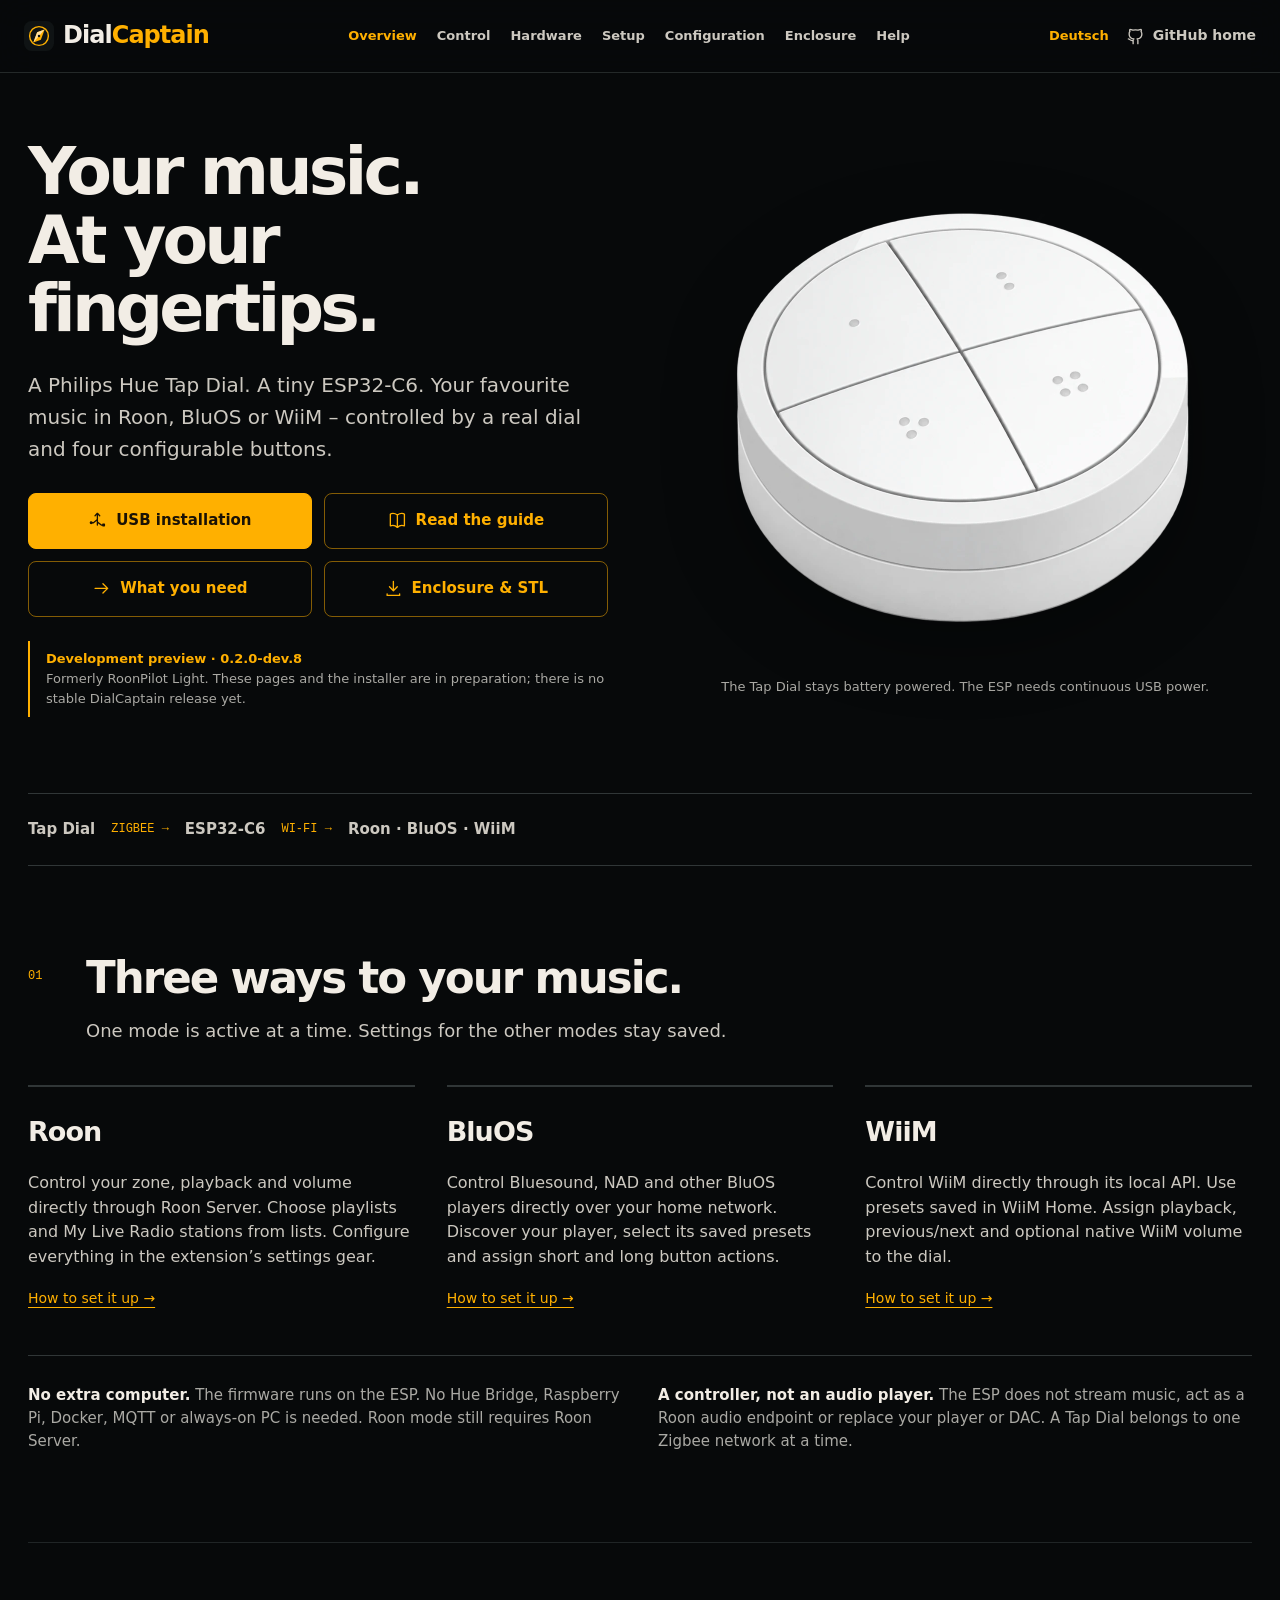
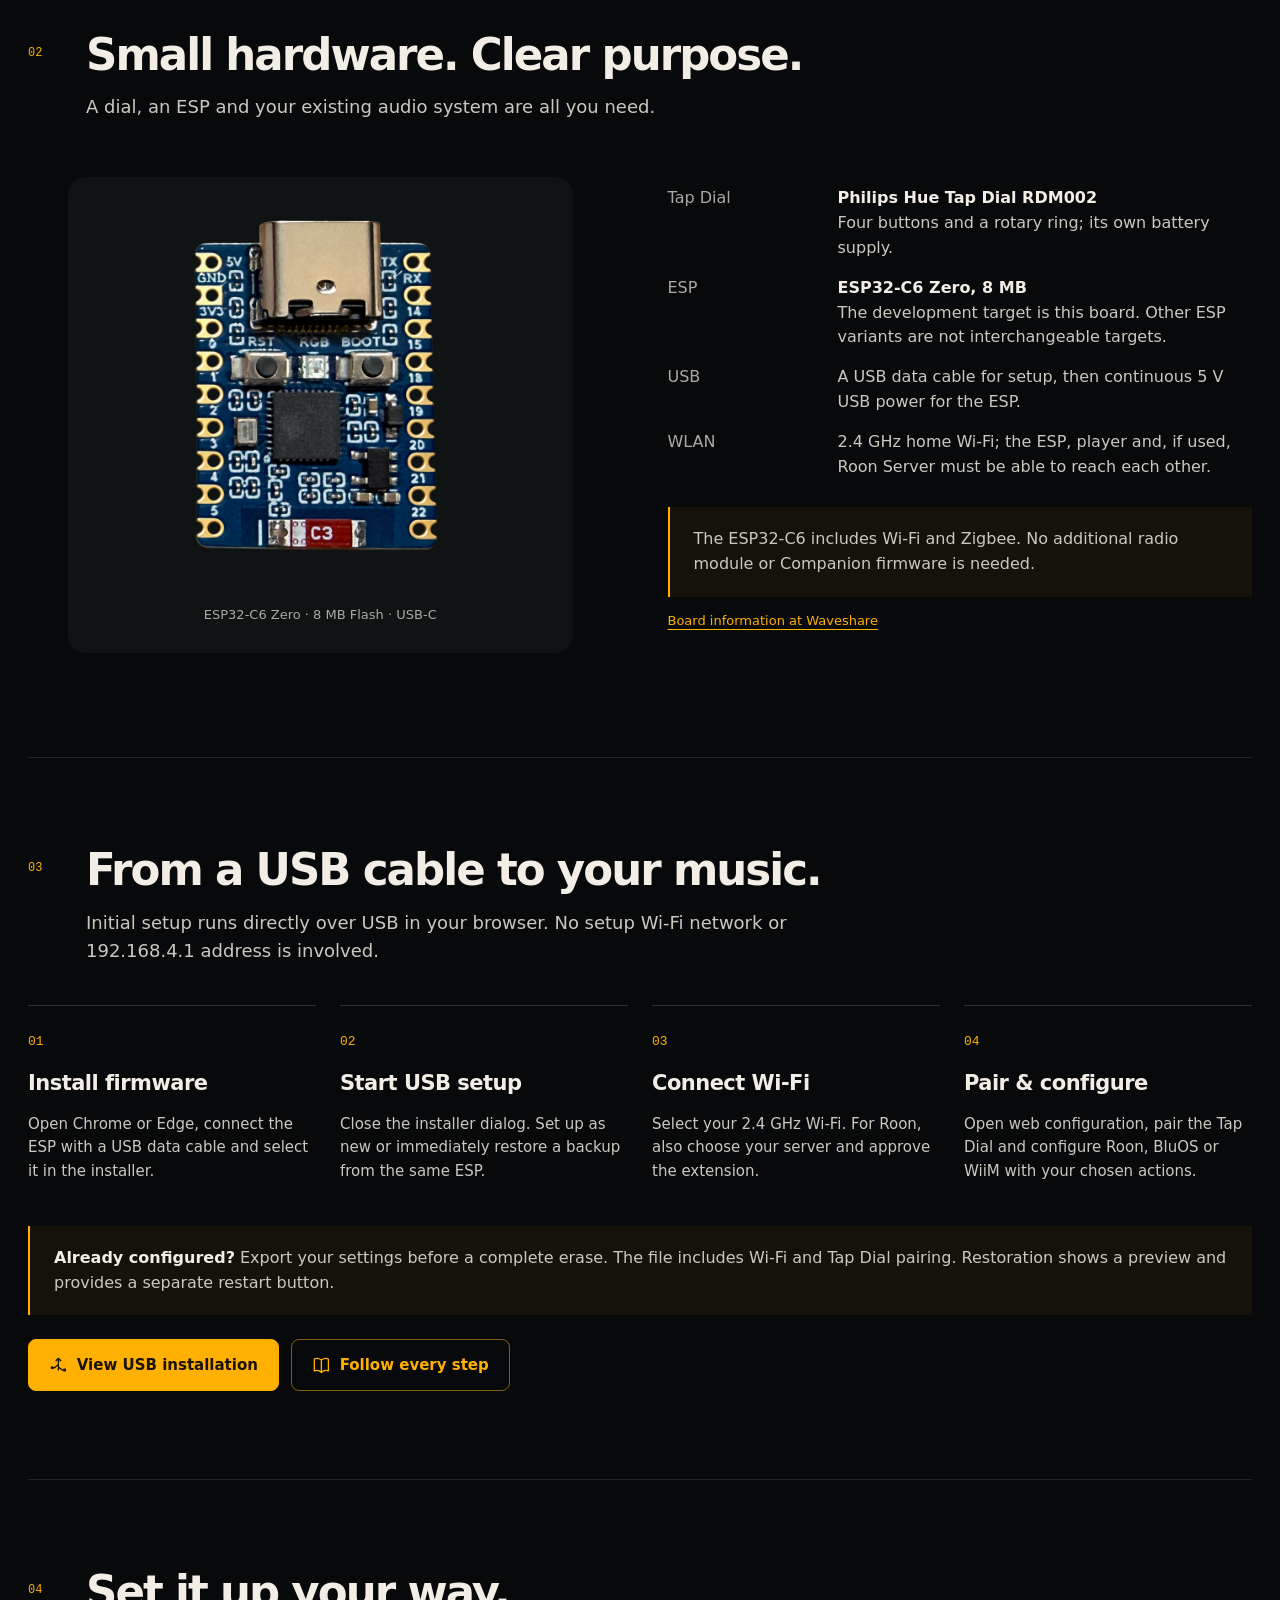
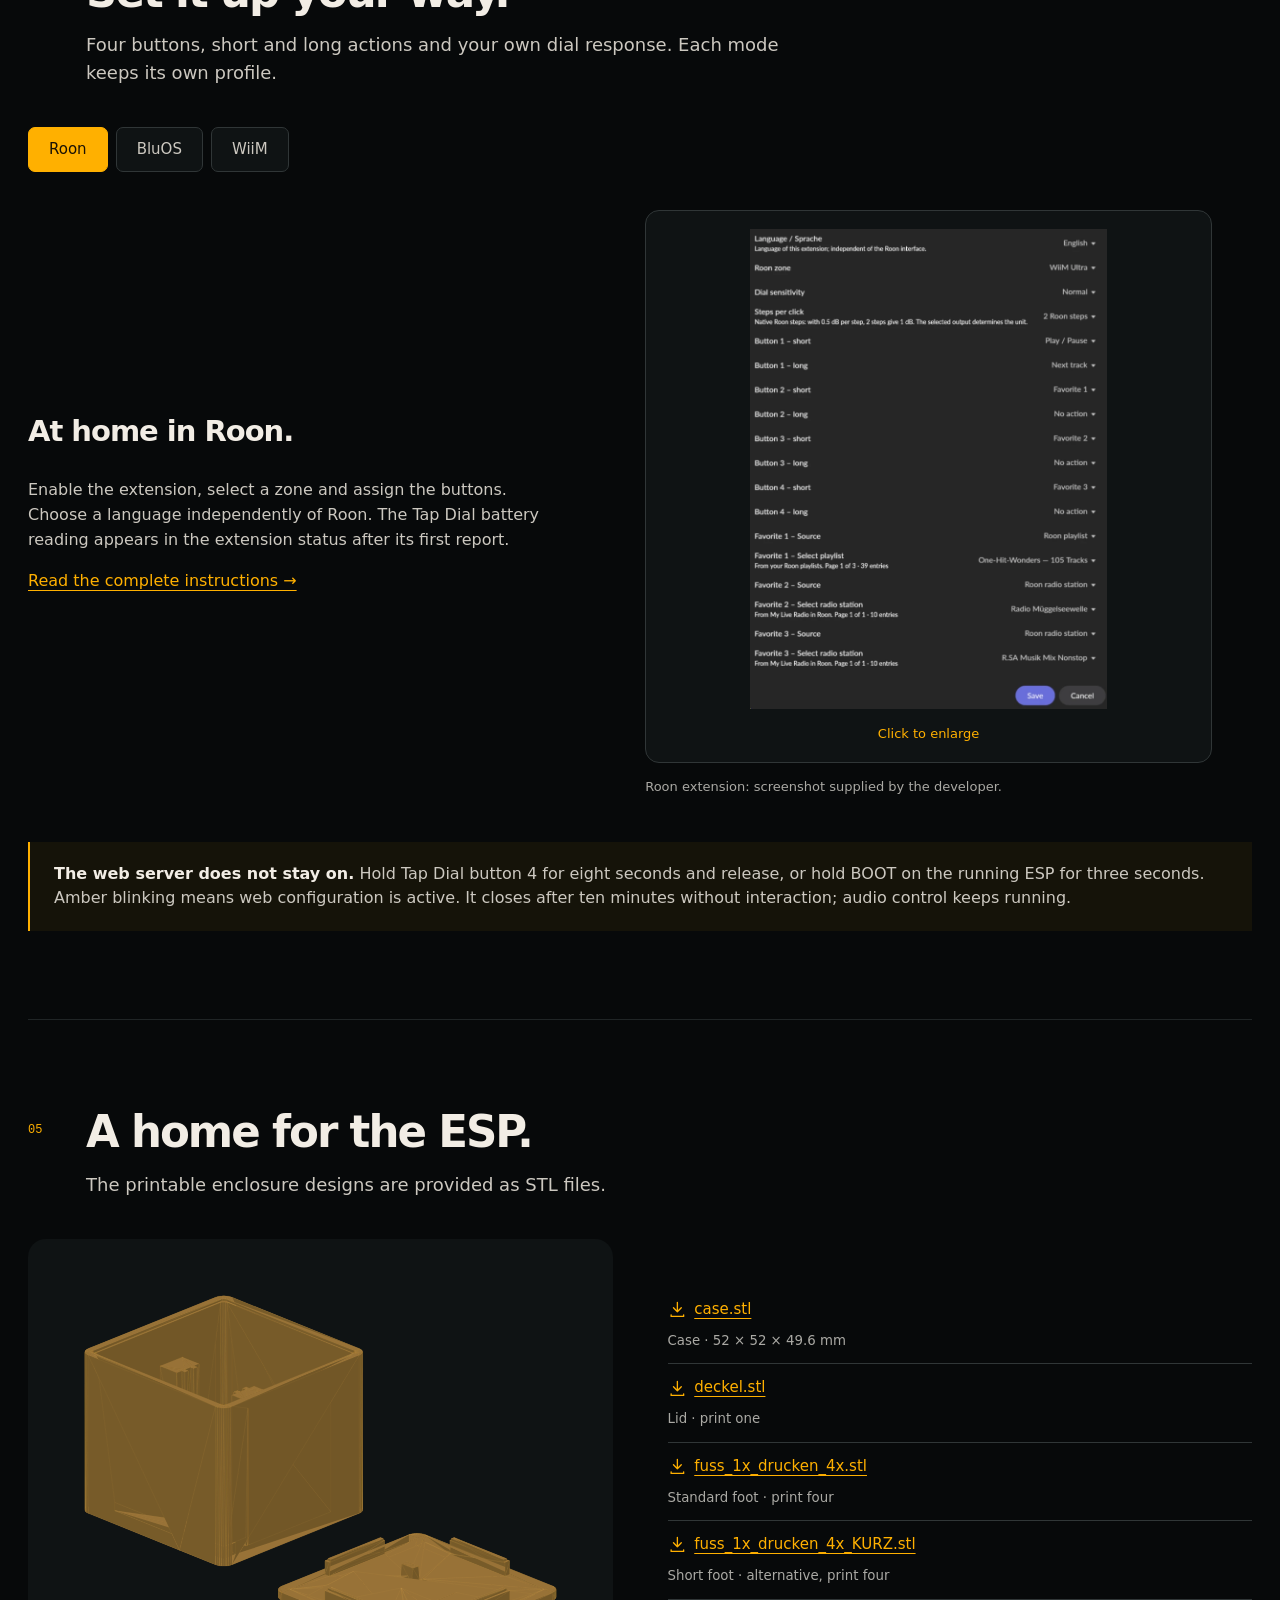
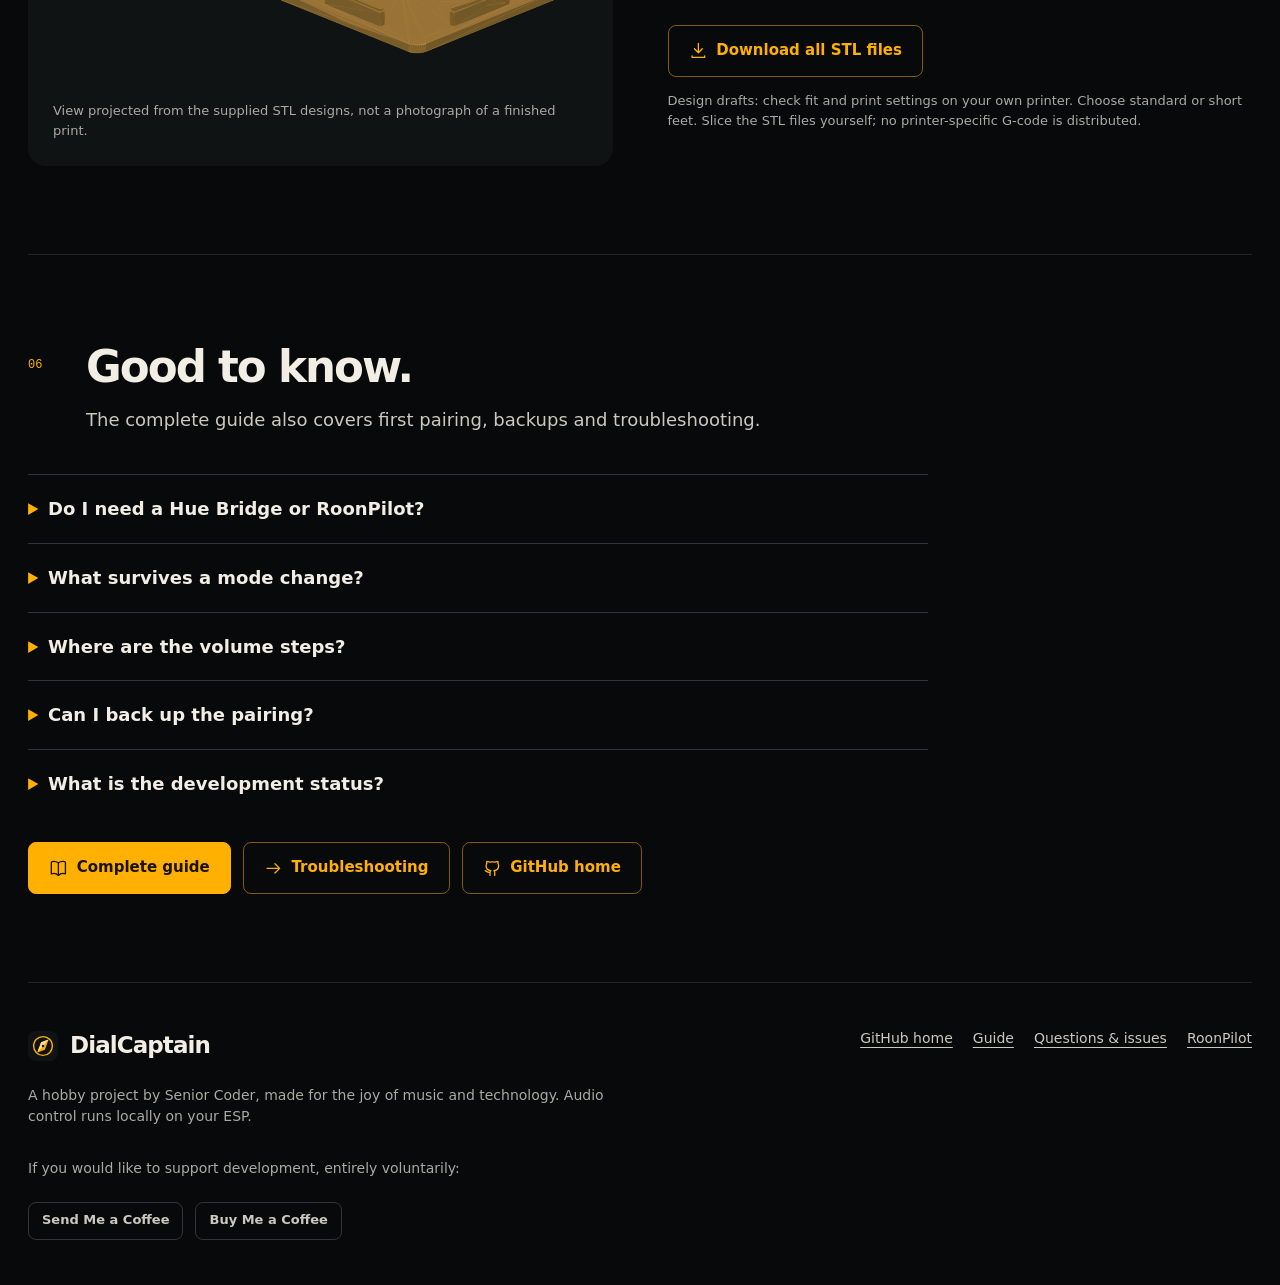
==== docs/index.html @ c723cd00 "Move documentation links to GitHub Pages" ====
<!doctype html>
<html lang="en"><head><meta charset="utf-8"><meta name="viewport" content="width=device-width, initial-scale=1"><meta name="color-scheme" content="dark"><meta name="theme-color" content="#07090a"><meta name="robots" content="noindex,nofollow"><meta name="description" content="Philips Hue Tap Dial + ESP32-C6: Roon, BluOS, WiiM. USB setup, configuration and printable enclosure."><title>DialCaptain — A real dial for Roon, BluOS and WiiM</title><link rel="icon" href="assets/favicon.svg"><link rel="stylesheet" href="assets/foundation.css"><link rel="stylesheet" href="assets/project.css"><script src="assets/navigation.js" defer></script><script src="assets/project.js" defer></script></head>
<body class="project-page"><a class="skip-link" href="#main">Skip to content</a><svg class="icon-sprite" aria-hidden="true"><symbol id="i-usb" viewBox="0 0 24 24"><path d="M12 3v15M9 6l3-3 3 3M12 11l-5 4H4M12 14l5 4h3"/><circle cx="4" cy="15" r="1"/><rect x="19" y="17" width="2" height="2"/></symbol><symbol id="i-book" viewBox="0 0 24 24"><path d="M12 5v16M12 5C8 2 4 3 3 4v15c3-1 6-1 9 2 3-3 6-3 9-2V4c-1-1-5-2-9 1Z"/></symbol><symbol id="i-arrow" viewBox="0 0 24 24"><path d="M4 12h16M14 6l6 6-6 6"/></symbol><symbol id="i-download" viewBox="0 0 24 24"><path d="M12 3v12M7 10l5 5 5-5M4 19v2h16v-2"/></symbol><symbol id="i-github" viewBox="0 0 24 24"><path d="M9 21v-4c-4 1-4-2-6-2M15 21v-4c0-1-.5-2-1-2 4-.5 6-2 6-6 0-1-.5-3-1-3 .5-1 .5-3 0-3-2 0-3 1-4 1-2-.5-4-.5-6 0-1 0-2-1-4-1-.5 0-.5 2 0 3-.5 0-1 2-1 3 0 4 2 5.5 6 6-.5 0-1 1-1 2"/></symbol></svg>
<header class="site-header">
<div class="header-inner"><a class="brand" href="#overview" aria-label="DialCaptain"><img src="assets/favicon.svg" alt="" width="30" height="30"><span>Dial<em>Captain</em></span></a>
<nav aria-label="Main navigation"><a href="#overview">Overview</a><a href="#control">Control</a><a href="#hardware">Hardware</a><a href="#installation">Setup</a><a href="#configuration">Configuration</a><a href="#enclosure">Enclosure</a><a href="#help">Help</a>
</nav>
<div class="header-actions"><a class="language-link" href="de/" lang="de">Deutsch</a><a class="header-link" href="https://github.com/mermayer/DialCaptain" aria-label="GitHub home"><svg aria-hidden="true"><use href="#i-github"></use></svg><span>GitHub home</span></a>
<details class="mobile-menu">
<summary>Menu</summary>
<div class="mobile-links"><a href="#overview">Overview</a><a href="#control">Control</a><a href="#hardware">Hardware</a><a href="#installation">Setup</a><a href="#configuration">Configuration</a><a href="#enclosure">Enclosure</a><a href="#help">Help</a>
</div>
</details>
</div>
</div>
</header>
<main id="main">
<section id="overview" class="hero page-width">
<div class="hero-copy">
<h1>Your music.<br>At your fingertips.</h1>
<p>A Philips Hue Tap Dial. A tiny ESP32-C6. Your favourite music in Roon, BluOS or WiiM – controlled by a real dial and four configurable buttons.</p>
<div class="hero-actions"><a class="button primary" href="firmware/?lang=en" ><svg aria-hidden="true"><use href="#i-usb"></use></svg>USB installation</a><a class="button secondary" href="guide/" ><svg aria-hidden="true"><use href="#i-book"></use></svg>Read the guide</a><a class="button secondary" href="#hardware" ><svg aria-hidden="true"><use href="#i-arrow"></use></svg>What you need</a><a class="button secondary" href="#enclosure" ><svg aria-hidden="true"><use href="#i-download"></use></svg>Enclosure & STL</a>
</div>
<div class="release-note"><strong>Development preview · 0.2.0-dev.8</strong><br>Formerly RoonPilot Light. These pages and the installer are in preparation; there is no stable DialCaptain release yet.</div>
</div>
<figure class="hero-image"><img src="assets/tap-dial.webp" alt="Philips Hue Tap Dial" width="1120" height="1024" fetchpriority="high">
<figcaption>The Tap Dial stays battery powered. The ESP needs continuous USB power.</figcaption>
</figure>
</section>
<div class="signal-path page-width"><strong>Tap Dial</strong><span>ZIGBEE →</span><strong>ESP32-C6</strong><span>WI-FI →</span><strong>Roon · BluOS · WiiM</strong>
</div>
<section id="control" class="content-section page-width">
<div class="section-heading">
<p class="section-number">01</p>
<div>
<h2>Three ways to your music.</h2>
<p>One mode is active at a time. Settings for the other modes stay saved.</p>
</div>
</div>
<div class="mode-grid">
<article>
<h3>Roon</h3>
<p>Control your zone, playback and volume directly through Roon Server. Choose playlists and My Live Radio stations from lists. Configure everything in the extension’s settings gear.</p><a href="guide/#roon">How to set it up →</a>
</article>
<article>
<h3>BluOS</h3>
<p>Control Bluesound, NAD and other BluOS players directly over your home network. Discover your player, select its saved presets and assign short and long button actions.</p><a href="guide/#bluos">How to set it up →</a>
</article>
<article>
<h3>WiiM</h3>
<p>Control WiiM directly through its local API. Use presets saved in WiiM Home. Assign playback, previous/next and optional native WiiM volume to the dial.</p><a href="guide/#wiim">How to set it up →</a>
</article>
</div>
<div class="scope-note">
<p><strong>No extra computer.</strong> The firmware runs on the ESP. No Hue Bridge, Raspberry Pi, Docker, MQTT or always-on PC is needed. Roon mode still requires Roon Server.</p>
<p><strong>A controller, not an audio player.</strong> The ESP does not stream music, act as a Roon audio endpoint or replace your player or DAC. A Tap Dial belongs to one Zigbee network at a time.</p>
</div>
</section>
<section id="hardware" class="content-section page-width">
<div class="section-heading">
<p class="section-number">02</p>
<div>
<h2>Small hardware. Clear purpose.</h2>
<p>A dial, an ESP and your existing audio system are all you need.</p>
</div>
</div>
<div class="split">
<figure class="hardware-image"><img src="assets/esp32-c6-zero.webp" alt="ESP32-C6 Zero board with USB-C, RGB LED, BOOT and RESET buttons" width="683" height="900" loading="lazy">
<figcaption>ESP32-C6 Zero · 8 MB Flash · USB-C</figcaption>
</figure>
<div><dl class="detail-list"><dt>Tap Dial</dt><dd><strong>Philips Hue Tap Dial RDM002</strong><br>Four buttons and a rotary ring; its own battery supply.</dd><dt>ESP</dt><dd><strong>ESP32-C6 Zero, 8 MB</strong><br>The development target is this board. Other ESP variants are not interchangeable targets.</dd><dt>USB</dt><dd>A USB data cable for setup, then continuous 5 V USB power for the ESP.</dd><dt>WLAN</dt><dd>2.4 GHz home Wi-Fi; the ESP, player and, if used, Roon Server must be able to reach each other.</dd></dl>
<div class="notice">The ESP32-C6 includes Wi-Fi and Zigbee. No additional radio module or Companion firmware is needed.</div>
<p class="media-caption"><a class="inline-link" href="https://www.waveshare.com/wiki/ESP32-C6-Zero">Board information at Waveshare</a>
</p>
</div>
</div>
</section>
<section id="installation" class="content-section page-width">
<div class="section-heading">
<p class="section-number">03</p>
<div>
<h2>From a USB cable to your music.</h2>
<p>Initial setup runs directly over USB in your browser. No setup Wi-Fi network or 192.168.4.1 address is involved.</p>
</div>
</div>
<div class="steps-grid">
<article>
<h3>Install firmware</h3>
<p>Open Chrome or Edge, connect the ESP with a USB data cable and select it in the installer.</p>
</article>
<article>
<h3>Start USB setup</h3>
<p>Close the installer dialog. Set up as new or immediately restore a backup from the same ESP.</p>
</article>
<article>
<h3>Connect Wi-Fi</h3>
<p>Select your 2.4 GHz Wi-Fi. For Roon, also choose your server and approve the extension.</p>
</article>
<article>
<h3>Pair & configure</h3>
<p>Open web configuration, pair the Tap Dial and configure Roon, BluOS or WiiM with your chosen actions.</p>
</article>
</div>
<div class="notice"><strong>Already configured?</strong> Export your settings before a complete erase. The file includes Wi-Fi and Tap Dial pairing. Restoration shows a preview and provides a separate restart button.</div>
<div class="actions"><a class="button primary" href="firmware/?lang=en" ><svg aria-hidden="true"><use href="#i-usb"></use></svg>View USB installation</a><a class="button secondary" href="guide/#usb" ><svg aria-hidden="true"><use href="#i-book"></use></svg>Follow every step</a>
</div>
</section>
<section id="configuration" class="content-section page-width">
<div class="section-heading">
<p class="section-number">04</p>
<div>
<h2>Set it up your way.</h2>
<p>Four buttons, short and long actions and your own dial response. Each mode keeps its own profile.</p>
</div>
</div>
<div class="screenshot-tabs" role="tablist" aria-label="Control modes"><button role="tab" id="tab-roon" aria-controls="panel-roon" aria-selected="true" tabindex="0">Roon</button><button role="tab" id="tab-bluos" aria-controls="panel-bluos" aria-selected="false" tabindex="-1">BluOS</button><button role="tab" id="tab-wiim" aria-controls="panel-wiim" aria-selected="false" tabindex="-1">WiiM</button>
</div>
<div id="panel-roon" class="screenshot-panel" role="tabpanel" aria-labelledby="tab-roon" >
<div class="screenshot-copy">
<h3>At home in Roon.</h3>
<p>Enable the extension, select a zone and assign the buttons. Choose a language independently of Roon. The Tap Dial battery reading appears in the extension status after its first report.</p><a class="inline-link" href="guide/#roon">Read the complete instructions →</a>
</div>
<figure><button class="media-button" type="button" data-enlarge><img src="assets/roon-settings.webp" alt="ROON configuration in DialCaptain" loading="lazy" width="745" height="1000"><span>Click to enlarge</span></button>
<figcaption class=media-caption>Roon extension: screenshot supplied by the developer.</figcaption>
</figure>
</div>
<div id="panel-bluos" class="screenshot-panel" role="tabpanel" aria-labelledby="tab-bluos" hidden>
<div class="screenshot-copy">
<h3>Your BluOS player. Direct.</h3>
<p>Select a player discovered on your network or enter its address. Choose its saved presets, button actions, sensitivity and volume steps in dB.</p><a class="inline-link" href="guide/#bluos">Read the complete instructions →</a>
</div>
<figure><button class="media-button" type="button" data-enlarge><img src="assets/bluos-en.webp" alt="BLUOS configuration in DialCaptain" loading="lazy" width="812" height="1492"><span>Click to enlarge</span></button>
<figcaption class=media-caption>Web interface captured from the device; mode selected in the form before saving.</figcaption>
</figure>
</div>
<div id="panel-wiim" class="screenshot-panel" role="tabpanel" aria-labelledby="tab-wiim" hidden>
<div class="screenshot-copy">
<h3>WiiM with your presets.</h3>
<p>Find your WiiM, choose presets from WiiM Home and assign buttons. Direct WiiM volume is a separate option, initially disabled in a new profile.</p><a class="inline-link" href="guide/#wiim">Read the complete instructions →</a>
</div>
<figure><button class="media-button" type="button" data-enlarge><img src="assets/wiim-en.webp" alt="WIIM configuration in DialCaptain" loading="lazy" width="812" height="1535"><span>Click to enlarge</span></button>
<figcaption class=media-caption>Web interface captured from the device; mode selected in the form before saving.</figcaption>
</figure>
</div>
<div class="notice"><strong>The web server does not stay on.</strong> Hold Tap Dial button 4 for eight seconds and release, or hold BOOT on the running ESP for three seconds. Amber blinking means web configuration is active. It closes after ten minutes without interaction; audio control keeps running.</div>
</section>
<section id="enclosure" class="content-section page-width">
<div class="section-heading">
<p class="section-number">05</p>
<div>
<h2>A home for the ESP.</h2>
<p>The printable enclosure designs are provided as STL files.</p>
</div>
</div>
<div class="split">
<figure class="enclosure-image"><img src="assets/enclosure.svg" alt="Isometric view of the case and lid from the original STL data" width="720" height="440" loading="lazy">
<figcaption>View projected from the supplied STL designs, not a photograph of a finished print.</figcaption>
</figure>
<div>
<ul class="download-list">
<li><a href="downloads/enclosure/case.stl" download><svg aria-hidden="true"><use href="#i-download"></use></svg>case.stl</a><small>Case · 52 × 52 × 49.6 mm</small>
</li>
<li><a href="downloads/enclosure/deckel.stl" download><svg aria-hidden="true"><use href="#i-download"></use></svg>deckel.stl</a><small>Lid · print one</small>
</li>
<li><a href="downloads/enclosure/fuss_1x_drucken_4x.stl" download><svg aria-hidden="true"><use href="#i-download"></use></svg>fuss_1x_drucken_4x.stl</a><small>Standard foot · print four</small>
</li>
<li><a href="downloads/enclosure/fuss_1x_drucken_4x_KURZ.stl" download><svg aria-hidden="true"><use href="#i-download"></use></svg>fuss_1x_drucken_4x_KURZ.stl</a><small>Short foot · alternative, print four</small>
</li>
</ul><a class="button secondary" href="downloads/enclosure/DialCaptain-enclosure-STL.zip" download><svg aria-hidden="true"><use href="#i-download"></use></svg>Download all STL files</a>
<p class="media-caption">Design drafts: check fit and print settings on your own printer. Choose standard or short feet. Slice the STL files yourself; no printer-specific G-code is distributed.</p>
</div>
</div>
</section>
<section id="help" class="content-section page-width">
<div class="section-heading">
<p class="section-number">06</p>
<div>
<h2>Good to know.</h2>
<p>The complete guide also covers first pairing, backups and troubleshooting.</p>
</div>
</div>
<div class="faq">
<details>
<summary>Do I need a Hue Bridge or RoonPilot?</summary>
<p>No. The ESP is the Zigbee coordinator. DialCaptain works independently. RoonPilot and an RME Bridge may complement your Roon system, but are not required.</p>
</details>
<details>
<summary>What survives a mode change?</summary>
<p>All three profiles stay saved. Saving activates the new mode. Your Roon zone, authorization, favourites and separate BluOS/WiiM mappings are not erased by switching.</p>
</details>
<details>
<summary>Where are the volume steps?</summary>
<p>Roon: 1–4 native Roon steps per click; the chosen output determines the unit. BluOS: 0.5 / 1 / 2 dB. WiiM: optional 1 / 2 / 5 percentage points. Sensitivity and step size are separate settings.</p>
</details>
<details>
<summary>Can I back up the pairing?</summary>
<p>Yes. File export includes settings and the stored Tap Dial/Zigbee association for the same ESP. The file includes credentials and is saved on your computer.</p>
</details>
<details>
<summary>What is the development status?</summary>
<p>Roon, BluOS and WiiM are implemented; basic control and several device flows have been tested. Complete first pairing of a new Tap Dial and restoration after a real factory flash still need separate hardware acceptance. Eversolo and an OTA updater are not implemented.</p>
</details>
</div>
<div class="actions"><a class="button primary" href="guide/" ><svg aria-hidden="true"><use href="#i-book"></use></svg>Complete guide</a><a class="button secondary" href="guide/#support" ><svg aria-hidden="true"><use href="#i-arrow"></use></svg>Troubleshooting</a><a class="button secondary" href="https://github.com/mermayer/DialCaptain" ><svg aria-hidden="true"><use href="#i-github"></use></svg>GitHub home</a>
</div>
</section>
</main>
<footer class="site-footer page-width">
<div class="footer-main">
<div><a class="footer-brand" href="#overview"><img src="assets/favicon.svg" alt="" width="30" height="30">DialCaptain</a>
<p class="footer-copy">A hobby project by Senior Coder, made for the joy of music and technology. Audio control runs locally on your ESP.</p>
</div>
<div class="footer-links"><a href="https://github.com/mermayer/DialCaptain">GitHub home</a><a href="guide/">Guide</a><a href="https://github.com/mermayer/DialCaptain/issues">Questions & issues</a><a href="https://mermayer.github.io/RoonPilot/">RoonPilot</a>
</div>
</div>
<p class="footer-copy">If you would like to support development, entirely voluntarily:</p>
<div class="support-links"><a class="button" href="https://buy.stripe.com/6oU3cw0eV0hC5nbdlX2Fa00">Send Me a Coffee</a><a class="button" href="https://buymeacoffee.com/mermayer">Buy Me a Coffee</a>
</div>
</footer>
<dialog class="image-dialog" aria-label="Enlarged image">
<div class="dialog-head">
<p class="dialog-caption">
</p><button class="button small" type="button">Close</button>
</div><img alt="">
</dialog></body></html>
---- docs/assets/project.css ----
/* DialCaptain identity on the established RoonPilot layout/navigation foundation. */
:root { --accent-ink:#1a1205; accent-color:var(--accent); }
body { background:var(--bg); }
img { height:auto; }
html { scroll-padding-top:96px; }
a { text-underline-offset:4px; }
a:hover { color:var(--accent-hover); }
button, input, select { font:inherit; }
button { cursor:pointer; }
:focus-visible { outline:2px solid var(--accent); outline-offset:5px; }
.skip-link { position:fixed; top:-80px; left:20px; z-index:100; padding:12px 20px; background:var(--accent); color:var(--accent-ink); }
.skip-link:focus { top:12px; }
.brand { gap:9px; font-size:24px; }
.brand img,.footer-brand img { width:30px; height:30px; }
.brand em { font-style:normal; color:var(--accent); }
.header-inner { gap:22px; }
.site-header nav { gap:20px; }
.site-header nav a { font-size:13px; white-space:nowrap; }
.header-actions { gap:17px; }
.mobile-menu { display:none; }
.button { display:inline-flex; justify-content:center; align-items:center; gap:9px; min-height:52px; padding:12px 20px; border:1px solid var(--line); border-radius:8px; background:transparent; color:var(--text); text-decoration:none; font-size:15px; font-weight:650; line-height:1.3; transition:background .18s,border-color .18s,color .18s; }
.button.primary { background:var(--accent); border-color:var(--accent); color:var(--accent-ink); }
.button.primary:hover { background:var(--accent-hover); border-color:var(--accent-hover); }
.button.secondary { border-color:rgba(var(--accent-rgb),.5); color:var(--accent); }
.button.secondary:hover { background:rgba(var(--accent-rgb),.08); border-color:var(--accent); color:var(--accent-hover); }
.button.small { min-height:42px; padding:10px 15px; font-size:14px; }
.actions { display:flex; flex-wrap:wrap; gap:12px; margin-top:24px; }
.hero-actions { display:grid; grid-template-columns:repeat(2,minmax(0,1fr)); gap:12px; max-width:580px; margin-top:28px; }
.hero-actions .button { min-width:0; min-height:56px; text-align:center; }
.hero { min-height:680px; display:grid; grid-template-columns:minmax(0,1.05fr) minmax(0,1fr); align-items:center; gap:48px; padding-block:64px 76px; }
h1,h2,h3,p { margin-top:0; }
.hero h1 { margin-bottom:26px; font-size:clamp(48px,5.2vw,76px); line-height:1.03; letter-spacing:-.058em; font-weight:680; }
.hero-copy>p { max-width:590px; color:var(--muted-strong); font-size:20px; line-height:1.6; }
.hero-image { position:relative; display:grid; place-items:center; margin:0; }
.hero-image img { width:100%; max-width:560px; filter:drop-shadow(0 22px 35px #0005); }
.hero-image figcaption { color:var(--muted); font-size:13px; margin-top:8px; text-align:center; }
.release-note { border-left:2px solid var(--accent); padding:8px 0 8px 16px; color:var(--muted); font-size:13px; line-height:1.55; margin-top:24px; max-width:580px; }
.release-note strong { color:var(--accent); }
.signal-path { display:flex; align-items:center; flex-wrap:wrap; gap:16px; border-block:1px solid var(--line); padding:24px 0; color:var(--muted-strong); font-size:15px; }
.signal-path span { color:var(--accent); font:12px/1.3 Consolas,monospace; }
.content-section { padding-block:88px; border-bottom:1px solid var(--line-soft); }
.section-heading { display:grid; grid-template-columns:44px 1fr; gap:14px; margin-bottom:40px; }
.section-number { color:var(--accent); font:12px/1.8 Consolas,monospace; margin-top:12px; }
.section-heading h2 { font-size:clamp(32px,3.4vw,48px); line-height:1.12; letter-spacing:-.045em; font-weight:650; margin-bottom:14px; }
.section-heading p:last-child { color:var(--muted-strong); max-width:720px; margin-bottom:0; font-size:18px; }
.mode-grid { display:grid; grid-template-columns:repeat(3,minmax(0,1fr)); gap:32px; }
.mode-grid article { padding-top:24px; border-top:2px solid var(--line); }
.mode-grid h3 { font-size:27px; letter-spacing:-.035em; margin-bottom:18px; }
.mode-grid p,.mode-grid li { color:var(--muted-strong); }
.mode-grid ul { padding-left:20px; }
.mode-grid a { color:var(--accent); font-size:14px; }
.scope-note { display:grid; grid-template-columns:1fr 1fr; gap:36px; margin-top:44px; padding:28px 0 0; border-top:1px solid var(--line); }
.scope-note p { color:var(--muted); font-size:15px; margin-bottom:0; }
.scope-note strong { color:var(--text); }
.split { display:grid; grid-template-columns:1fr 1fr; gap:55px; align-items:center; }
.hardware-image { display:grid; place-items:center; padding:28px; background:var(--surface); border-radius:18px; }
.hardware-image img { max-height:380px; width:auto; }
.hardware-image figcaption { text-align:center; color:var(--muted); font-size:13px; margin-top:20px; }
.detail-list { display:grid; grid-template-columns:150px 1fr; gap:15px 20px; margin:0; }
.detail-list dt { color:var(--muted); }
.detail-list dd { margin:0; color:var(--muted-strong); }
.detail-list strong { color:var(--text); }
.inline-link { color:var(--accent); }
.notice { margin-top:28px; padding:20px 24px; background:rgba(var(--accent-rgb),.055); border-left:2px solid var(--accent); color:var(--muted-strong); }
.notice strong { color:var(--text); }
.notice p:last-child { margin-bottom:0; }
.steps-grid { display:grid; grid-template-columns:repeat(4,minmax(0,1fr)); gap:24px; counter-reset:setup; }
.steps-grid article { counter-increment:setup; padding:22px 0 0; border-top:1px solid var(--line); }
.steps-grid article::before { content:"0" counter(setup); color:var(--accent); font:13px Consolas,monospace; }
.steps-grid h3 { font-size:21px; letter-spacing:-.025em; margin:14px 0; }
.steps-grid p { color:var(--muted-strong); font-size:15px; }
.screenshot-tabs { display:flex; flex-wrap:wrap; gap:8px; margin-bottom:22px; }
.screenshot-tabs button { border:1px solid var(--line); border-radius:7px; padding:10px 20px; background:var(--surface); color:var(--muted-strong); font-size:15px; }
.screenshot-tabs button[aria-selected=true] { color:var(--accent-ink); background:var(--accent); border-color:var(--accent); }
.screenshot-panel { display:grid; grid-template-columns:.9fr 1.1fr; align-items:center; gap:48px; }
.screenshot-copy h3 { font-size:29px; letter-spacing:-.035em; line-height:1.2; }
.screenshot-copy p,.screenshot-copy li { color:var(--muted-strong); }
.media-button { border:1px solid var(--line); background:var(--surface); border-radius:14px; padding:18px; width:100%; }
.media-button img { max-height:480px; margin:auto; width:auto; }
.media-button>span { display:block; margin-top:15px; color:var(--accent); font-size:13px; }
.media-caption { color:var(--muted); font-size:13px; margin-top:14px; }
.enclosure-image { background:var(--surface); border-radius:18px; padding:25px; margin:0; }
.enclosure-image img { width:100%; }
.enclosure-image figcaption { font-size:13px; color:var(--muted); margin-top:16px; }
.download-list { list-style:none; padding:0; margin:25px 0; }
.download-list li { padding:12px 0; border-bottom:1px solid var(--line); }
.download-list a { color:var(--accent); display:inline-flex; align-items:center; gap:8px; font-size:15px; }
.download-list small { display:block; color:var(--muted); margin-top:4px; }
.faq { max-width:900px; }
.faq details { padding:20px 0; border-top:1px solid var(--line); }
.faq summary { cursor:pointer; font-weight:600; font-size:18px; list-style-position:outside; margin-left:20px; }
.faq summary::marker { color:var(--accent); }
.faq details p { margin:15px 0 0; color:var(--muted-strong); }
.site-footer { padding-block:45px; }
.footer-main { display:flex; justify-content:space-between; gap:32px; align-items:start; }
.footer-brand { font-size:23px; }
.footer-copy { font-size:14px; color:var(--muted); max-width:580px; margin-top:16px; }
.footer-links { display:flex; gap:20px; flex-wrap:wrap; font-size:14px; color:var(--muted-strong); }
.support-links { display:flex; gap:12px; flex-wrap:wrap; margin-top:22px; }
.support-links .button { font-size:13px; min-height:38px; padding:8px 13px; color:var(--muted-strong); }
.support-links .button:hover { color:var(--accent); border-color:var(--accent); }
.guide-intro { padding-block:60px 40px; max-width:930px; }
.guide-intro h1 { font-size:clamp(40px,4.8vw,64px); line-height:1.06; letter-spacing:-.05em; margin-bottom:24px; }
.guide-intro>p { color:var(--muted-strong); font-size:20px; max-width:800px; }
.breadcrumbs { display:flex; flex-wrap:wrap; gap:12px; margin-bottom:28px; }
.breadcrumbs .button { min-height:40px; font-size:13px; padding:9px 14px; }
.guide-layout { display:grid; grid-template-columns:238px minmax(0,1fr); gap:55px; align-items:start; padding-bottom:70px; }
.guide-nav { position:sticky; top:100px; padding:23px; border:1px solid var(--line); border-radius:12px; background:var(--surface); }
.guide-nav h2 { font-size:18px; margin-bottom:18px; }
.guide-nav a { display:block; padding:7px 0; color:var(--muted-strong); text-decoration:none; font-size:13px; }
.guide-nav a:hover,.guide-nav a[aria-current] { color:var(--accent); }
.guide-article { min-width:0; }
.guide-article section { padding-block:32px 42px; border-top:1px solid var(--line); }
.guide-article h2 { font-size:30px; line-height:1.2; letter-spacing:-.035em; margin-bottom:22px; }
.guide-article h3 { font-size:21px; margin-top:25px; letter-spacing:-.025em; }
.guide-article p,.guide-article li { color:var(--muted-strong); }
.guide-article strong { color:var(--text); }
.guide-article ol,.guide-article ul { padding-left:24px; }
.guide-article li { padding-left:4px; margin-bottom:13px; }
.guide-article .notice { margin-block:24px; font-size:15px; }
.guide-article figure { margin:30px 0; }
.guide-article .media-button img { max-height:560px; }
.table-wrap { overflow-x:auto; margin-block:24px; }
table { width:100%; border-collapse:collapse; font-size:14px; text-align:left; }
th,td { border-bottom:1px solid var(--line); padding:13px; vertical-align:top; }
th { color:var(--text); background:var(--surface); }
td { color:var(--muted-strong); }
code { overflow-wrap:anywhere; }
.guide-chapters-menu { position:relative; }
.guide-chapters-menu summary { color:var(--muted-strong); cursor:pointer; font-size:13px; }
.guide-chapters-list { position:absolute; top:36px; left:0; width:260px; max-height:70vh; overflow:auto; padding:15px 20px; background:var(--surface); border:1px solid var(--line); border-radius:10px; box-shadow:var(--shadow); }
.guide-chapters-list a { display:block; padding:7px 0; font-size:13px; text-decoration:none; color:var(--muted-strong); }
.image-dialog { border:1px solid var(--line); border-radius:14px; background:var(--bg); color:var(--text); width:min(1000px,95vw); max-height:95vh; padding:20px; overflow:auto; }
.image-dialog::backdrop { background:#000c; backdrop-filter:blur(5px); }
.image-dialog img { max-height:none; width:100%; max-width:860px; margin:auto; }
.dialog-head { position:sticky; top:0; z-index:1; display:flex; justify-content:space-between; gap:20px; align-items:center; margin-bottom:16px; padding-bottom:10px; background:var(--bg); }
.dialog-head p { margin:0; color:var(--muted-strong); font-size:14px; }
.image-dialog button { min-height:38px; }
.image-dialog:focus-visible { outline:none; }
@media(min-width:1440px) and (min-height:680px) { .chapter-rail-link { font-size:11px; } }
@media(max-width:1160px) {
 .site-header nav { display:none; }
 .header-inner { grid-template-columns:1fr auto; }
 .mobile-menu { display:block; position:relative; }
 .mobile-menu summary { cursor:pointer; font-size:14px; color:var(--accent); }
 .mobile-menu .mobile-links { position:absolute; top:40px; right:0; width:250px; max-height:75vh; overflow:auto; padding:18px; background:var(--surface); border:1px solid var(--line); border-radius:12px; box-shadow:var(--shadow); }
 .mobile-links a { display:block; padding:8px 0; font-size:14px; text-decoration:none; }
 .hero { gap:25px; min-height:580px; }
 .guide-layout { grid-template-columns:210px minmax(0,1fr); gap:30px; }
 .steps-grid { grid-template-columns:repeat(2,minmax(0,1fr)); }
}
@media(max-width:760px) {
 .page-width { width:calc(100% - 36px); }
 .header-inner { width:calc(100% - 30px); min-height:64px; gap:12px; }
 .brand { font-size:21px; gap:5px; }
 .brand img { width:25px; height:25px; }
 .header-actions { gap:12px; }
 .header-link span { display:none; }
 .header-link svg { width:21px; height:21px; }
 .language-link { font-size:12px; }
 .hero { grid-template-columns:1fr; gap:32px; padding-block:45px; }
 .hero h1 { font-size:clamp(44px,10vw,64px); }
 .hero-copy>p { font-size:18px; }
 .hero-image { margin:0; }
 .hero-image img { max-width:390px; }
 .hero-actions { gap:10px; }
 .hero-actions .button { font-size:13px; padding:12px 10px; min-height:54px; }
 .signal-path { gap:11px; font-size:13px; }
 .content-section { padding-block:55px; }
 .section-heading { grid-template-columns:28px 1fr; gap:9px; margin-bottom:30px; }
 .section-heading h2 { font-size:34px; }
 .section-heading p:last-child { font-size:16px; }
 .mode-grid,.split,.scope-note,.screenshot-panel { grid-template-columns:1fr; gap:25px; }
 .mode-grid article { padding-top:20px; }
 .scope-note { margin-top:25px; }
 .hardware-image { margin:0; }
 .hardware-image img { max-height:290px; }
 .detail-list { grid-template-columns:112px 1fr; gap:13px; font-size:14px; }
 .steps-grid { gap:22px 18px; }
 .steps-grid h3 { font-size:19px; }
 .steps-grid p { font-size:14px; }
 .screenshot-tabs button { flex:1; padding:10px 12px; font-size:14px; }
 .media-button { padding:12px; }
 .media-button img { max-height:420px; }
 .notice { padding:18px; font-size:14px; }
 .footer-main { display:block; }
 .footer-links { margin-top:25px; gap:16px; }
 .guide-intro { padding-block:40px 28px; }
 .guide-intro>p { font-size:18px; }
 .guide-layout { display:block; }
 .guide-nav { position:static; margin-bottom:25px; padding:20px; columns:2; column-gap:20px; }
 .guide-nav h2 { column-span:all; }
 .guide-nav a { break-inside:avoid; font-size:12px; }
 .guide-article h2 { font-size:27px; }
 .guide-article section { padding-block:28px; }
}
@media(prefers-reduced-motion:reduce) {
 html { scroll-behavior:auto; }
 *,*::before,*::after { transition:none!important; animation:none!important; }
}
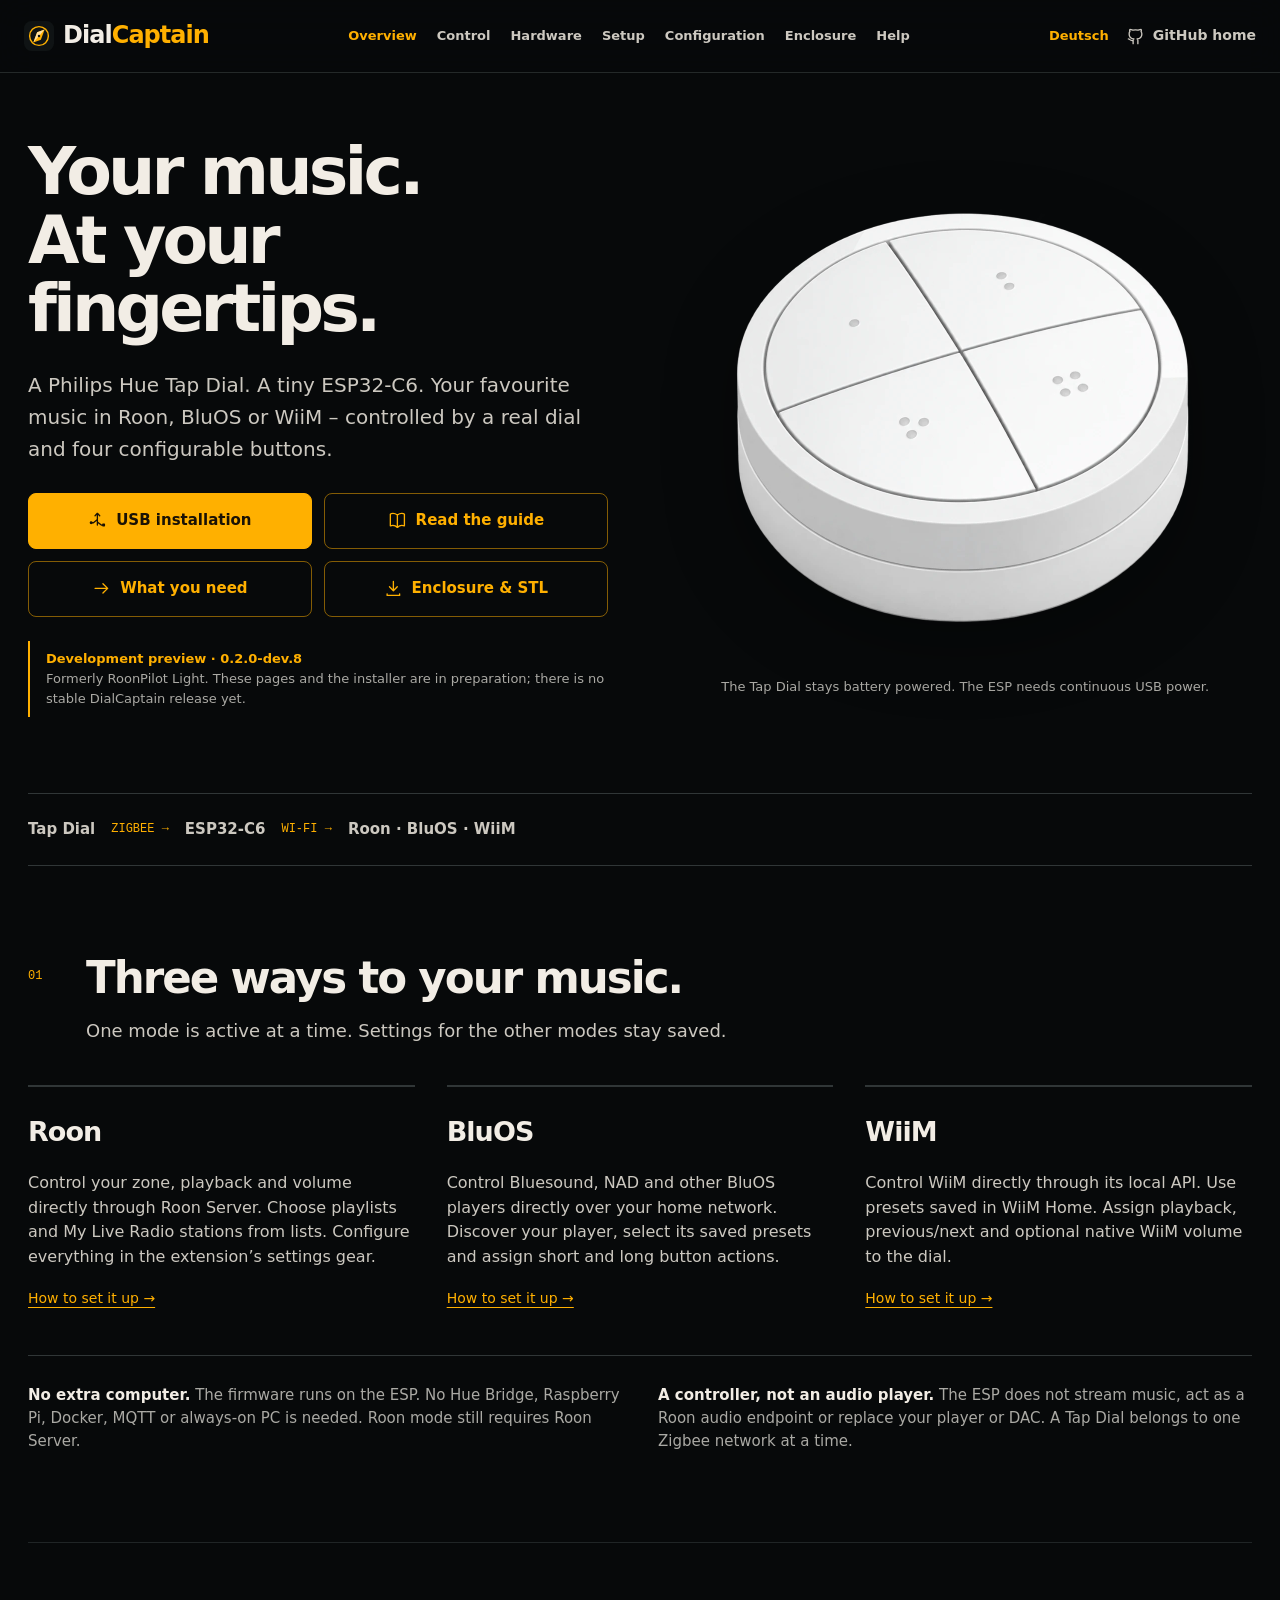
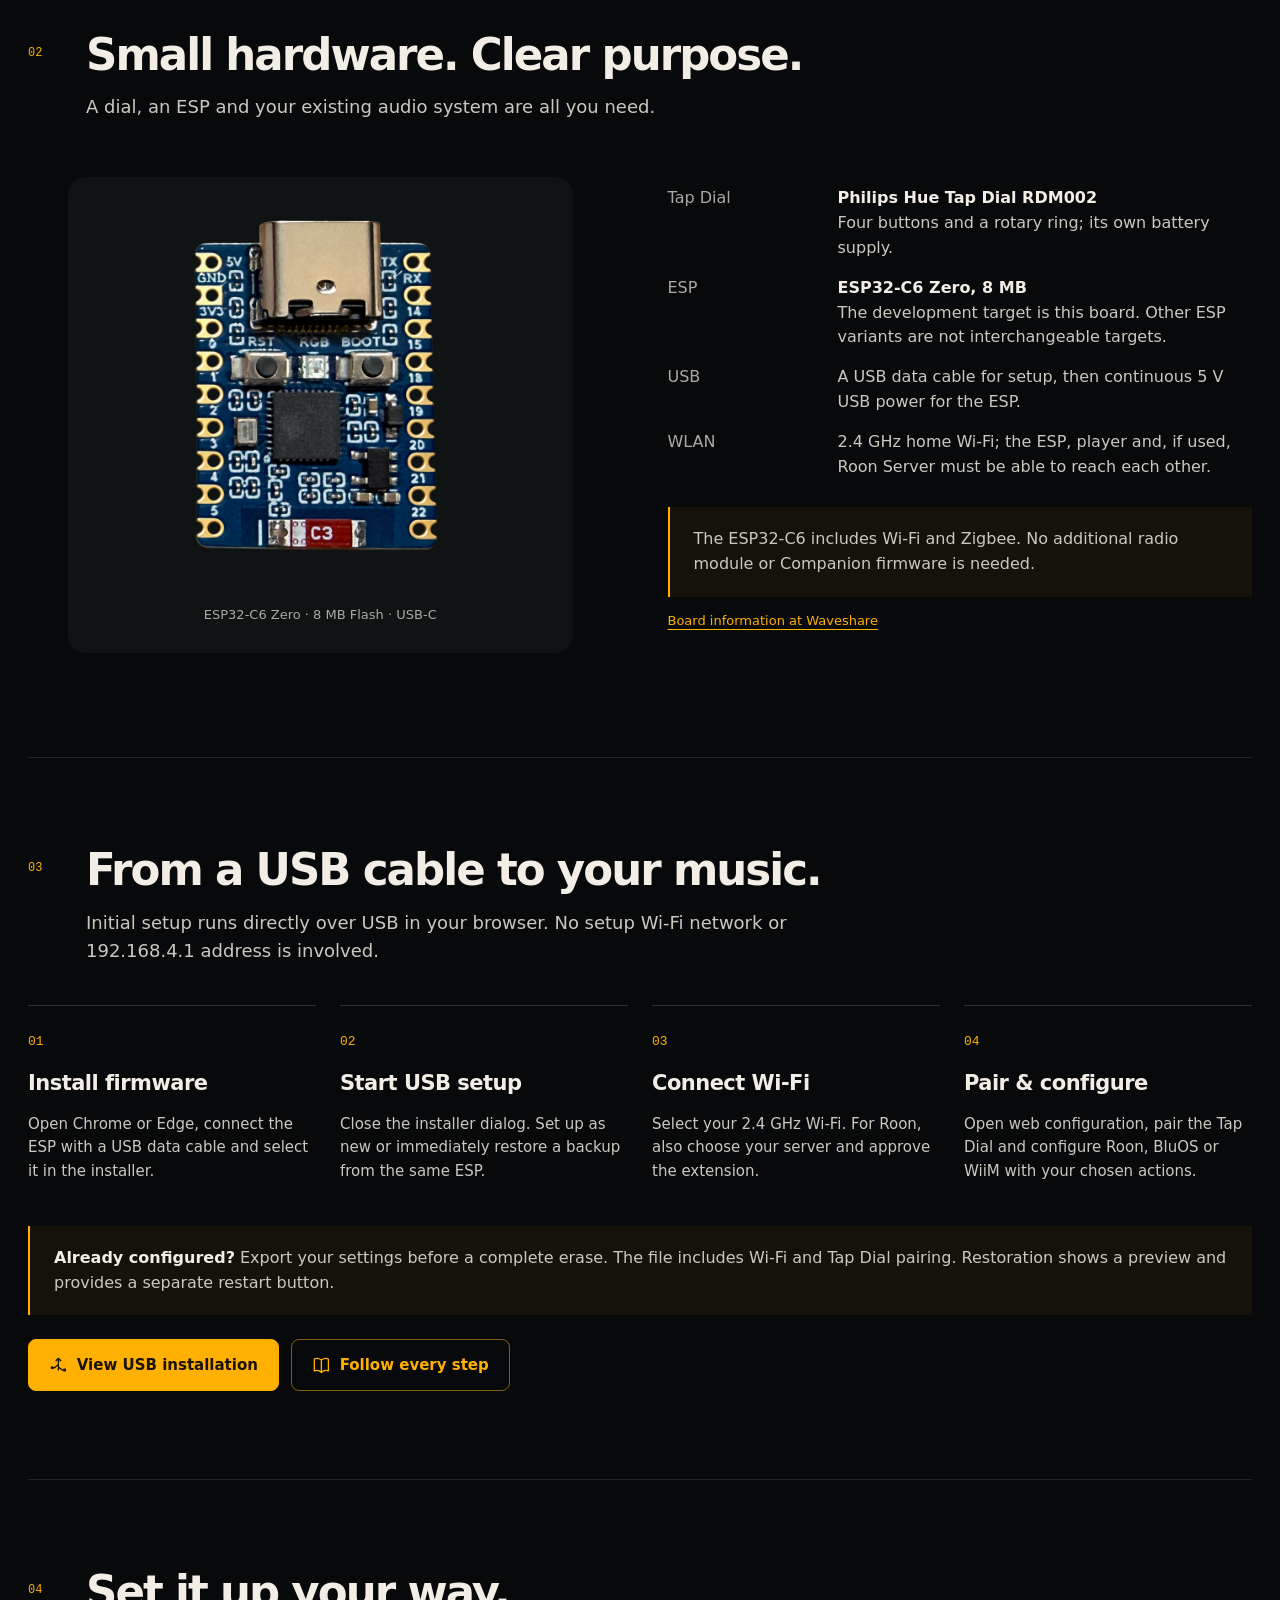
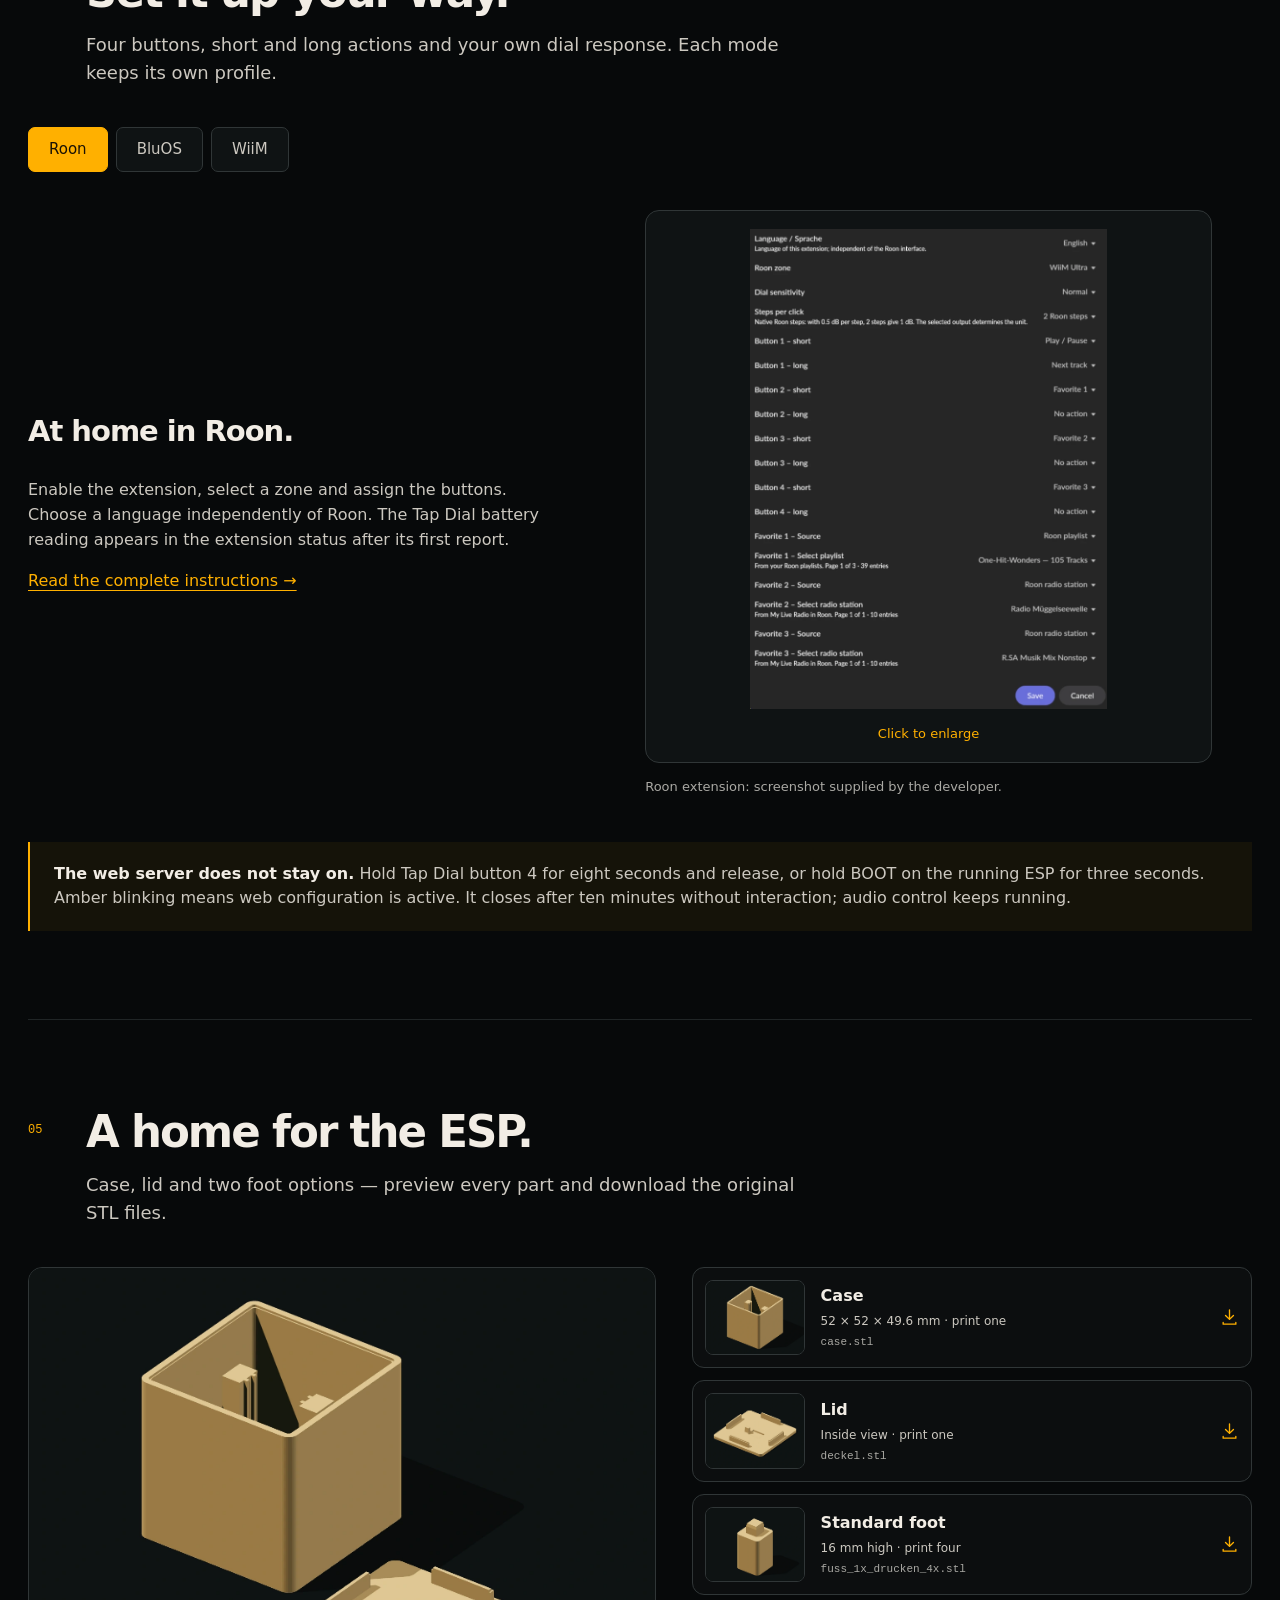
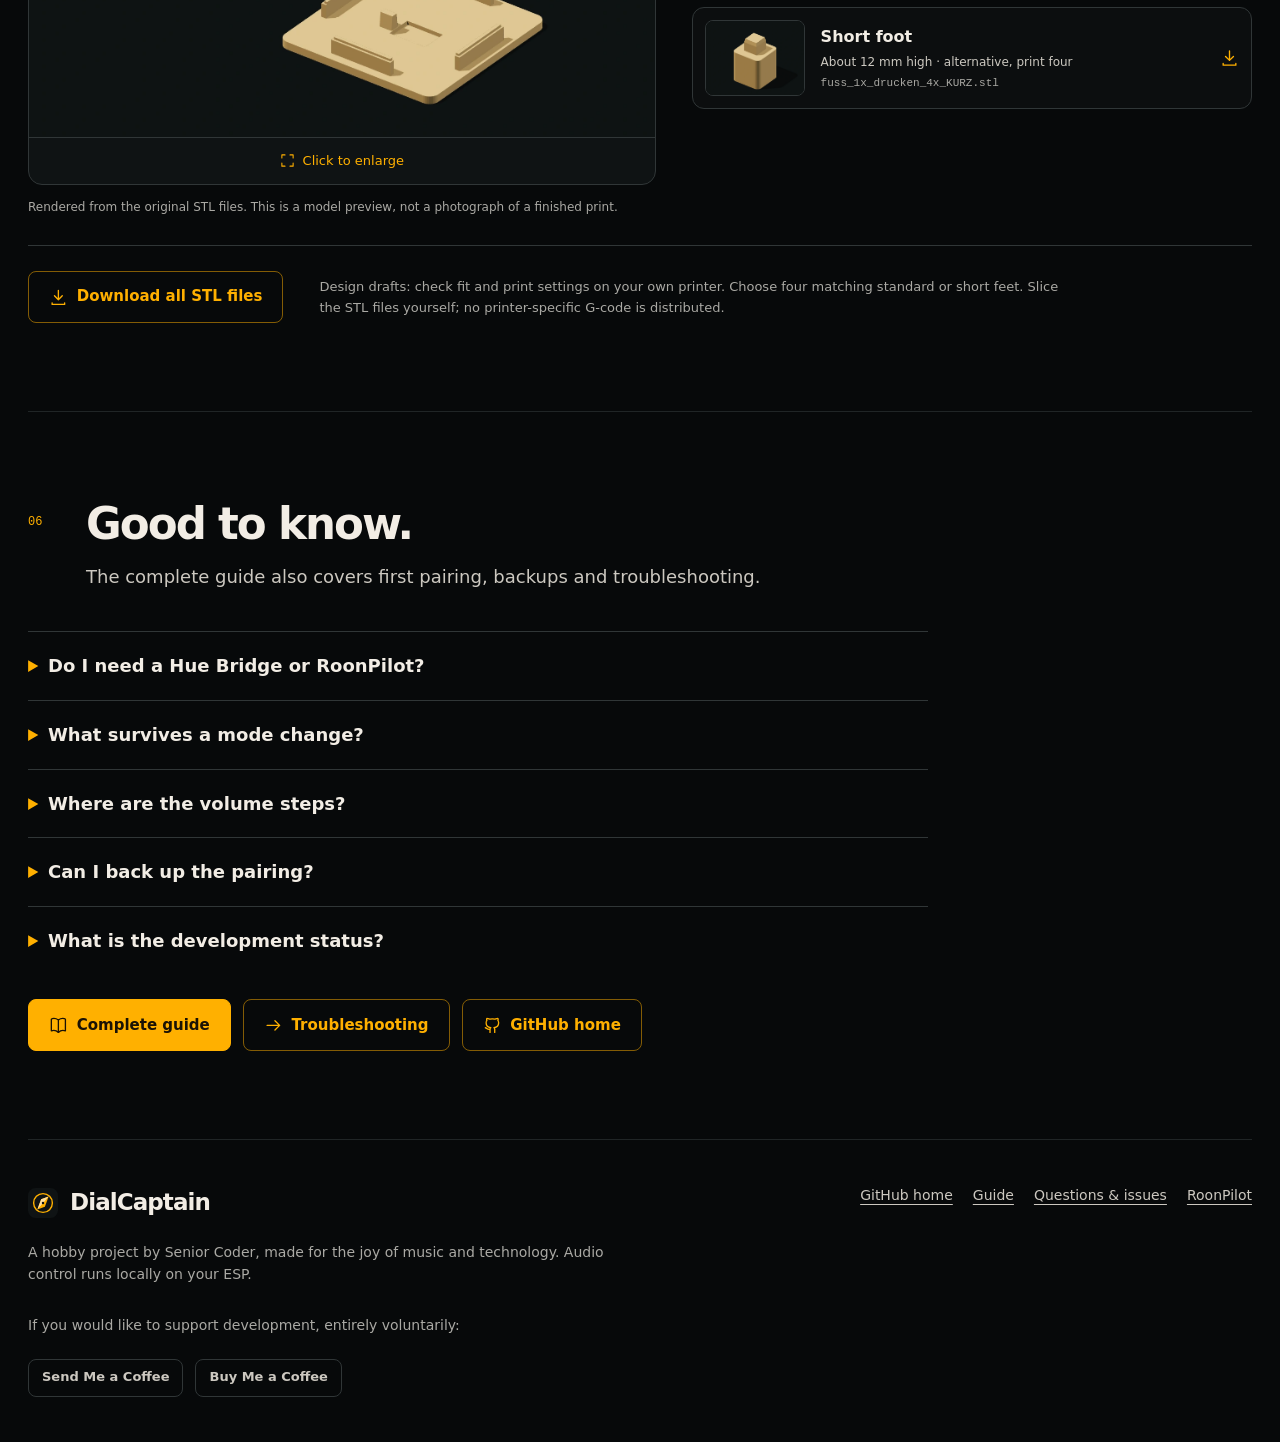
==== commit 69a1ed03: "Improve enclosure presentation with rendered STL previews and model cards" ====
--- a/docs/index.html
+++ b/docs/index.html
@@ -1,5 +1,5 @@
 <!doctype html>
-<html lang="en"><head><meta charset="utf-8"><meta name="viewport" content="width=device-width, initial-scale=1"><meta name="color-scheme" content="dark"><meta name="theme-color" content="#07090a"><meta name="robots" content="noindex,nofollow"><meta name="description" content="Philips Hue Tap Dial + ESP32-C6: Roon, BluOS, WiiM. USB setup, configuration and printable enclosure."><title>DialCaptain — A real dial for Roon, BluOS and WiiM</title><link rel="icon" href="assets/favicon.svg"><link rel="stylesheet" href="assets/foundation.css"><link rel="stylesheet" href="assets/project.css"><script src="assets/navigation.js" defer></script><script src="assets/project.js" defer></script></head>
+<html lang="en"><head><meta charset="utf-8"><meta name="viewport" content="width=device-width, initial-scale=1"><meta name="color-scheme" content="dark"><meta name="theme-color" content="#07090a"><meta name="robots" content="noindex,nofollow"><meta name="description" content="Philips Hue Tap Dial + ESP32-C6: Roon, BluOS, WiiM. USB setup, configuration and printable enclosure."><title>DialCaptain — A real dial for Roon, BluOS and WiiM</title><link rel="icon" href="assets/favicon.svg"><link rel="stylesheet" href="assets/foundation.css"><link rel="stylesheet" href="assets/project.css?v=enclosure-2"><script src="assets/navigation.js" defer></script><script src="assets/project.js" defer></script></head>
 <body class="project-page"><a class="skip-link" href="#main">Skip to content</a><svg class="icon-sprite" aria-hidden="true"><symbol id="i-usb" viewBox="0 0 24 24"><path d="M12 3v15M9 6l3-3 3 3M12 11l-5 4H4M12 14l5 4h3"/><circle cx="4" cy="15" r="1"/><rect x="19" y="17" width="2" height="2"/></symbol><symbol id="i-book" viewBox="0 0 24 24"><path d="M12 5v16M12 5C8 2 4 3 3 4v15c3-1 6-1 9 2 3-3 6-3 9-2V4c-1-1-5-2-9 1Z"/></symbol><symbol id="i-arrow" viewBox="0 0 24 24"><path d="M4 12h16M14 6l6 6-6 6"/></symbol><symbol id="i-download" viewBox="0 0 24 24"><path d="M12 3v12M7 10l5 5 5-5M4 19v2h16v-2"/></symbol><symbol id="i-github" viewBox="0 0 24 24"><path d="M9 21v-4c-4 1-4-2-6-2M15 21v-4c0-1-.5-2-1-2 4-.5 6-2 6-6 0-1-.5-3-1-3 .5-1 .5-3 0-3-2 0-3 1-4 1-2-.5-4-.5-6 0-1 0-2-1-4-1-.5 0-.5 2 0 3-.5 0-1 2-1 3 0 4 2 5.5 6 6-.5 0-1 1-1 2"/></symbol></svg>
 <header class="site-header">
 <div class="header-inner"><a class="brand" href="#overview" aria-label="DialCaptain"><img src="assets/favicon.svg" alt="" width="30" height="30"><span>Dial<em>Captain</em></span></a>
@@ -149,27 +149,21 @@
 <p class="section-number">05</p>
 <div>
 <h2>A home for the ESP.</h2>
-<p>The printable enclosure designs are provided as STL files.</p>
-</div>
-</div>
-<div class="split">
-<figure class="enclosure-image"><img src="assets/enclosure.svg" alt="Isometric view of the case and lid from the original STL data" width="720" height="440" loading="lazy">
-<figcaption>View projected from the supplied STL designs, not a photograph of a finished print.</figcaption>
-</figure>
-<div>
-<ul class="download-list">
-<li><a href="downloads/enclosure/case.stl" download><svg aria-hidden="true"><use href="#i-download"></use></svg>case.stl</a><small>Case · 52 × 52 × 49.6 mm</small>
-</li>
-<li><a href="downloads/enclosure/deckel.stl" download><svg aria-hidden="true"><use href="#i-download"></use></svg>deckel.stl</a><small>Lid · print one</small>
-</li>
-<li><a href="downloads/enclosure/fuss_1x_drucken_4x.stl" download><svg aria-hidden="true"><use href="#i-download"></use></svg>fuss_1x_drucken_4x.stl</a><small>Standard foot · print four</small>
-</li>
-<li><a href="downloads/enclosure/fuss_1x_drucken_4x_KURZ.stl" download><svg aria-hidden="true"><use href="#i-download"></use></svg>fuss_1x_drucken_4x_KURZ.stl</a><small>Short foot · alternative, print four</small>
-</li>
-</ul><a class="button secondary" href="downloads/enclosure/DialCaptain-enclosure-STL.zip" download><svg aria-hidden="true"><use href="#i-download"></use></svg>Download all STL files</a>
-<p class="media-caption">Design drafts: check fit and print settings on your own printer. Choose standard or short feet. Slice the STL files yourself; no printer-specific G-code is distributed.</p>
-</div>
-</div>
+<p>Case, lid and two foot options — preview every part and download the original STL files.</p>
+</div>
+</div>
+<div class="enclosure-layout">
+<figure class="enclosure-overview"><button class="media-button model-overview" type="button" data-enlarge aria-label="Enlarge the case and lid preview"><img src="assets/enclosure-overview.webp" alt="3D rendering of the open DialCaptain case and the inside of its lid" width="1500" height="1125" loading="lazy"><span><svg aria-hidden="true" viewBox="0 0 24 24"><path d="M8 3H3v5m13-5h5v5M3 16v5h5m13-5v5h-5"/></svg>Click to enlarge</span></button>
+<figcaption>Rendered from the original STL files. This is a model preview, not a photograph of a finished print.</figcaption>
+</figure>
+<div class="model-downloads" aria-label="Four enclosure models: previews and STL downloads">
+<div class="model-card"><button class="model-preview" type="button" data-enlarge aria-label="Enlarge the case preview"><img src="assets/enclosure-case.webp" alt="3D preview of the open case with its internal board supports" width="900" height="675" loading="lazy"></button><a class="model-download" href="downloads/enclosure/case.stl" download><span><strong>Case</strong><small>52 × 52 × 49.6 mm · print one</small><span class="model-filename">case.stl</span></span><svg aria-hidden="true"><use href="#i-download"></use></svg></a></div>
+<div class="model-card"><button class="model-preview" type="button" data-enlarge aria-label="Enlarge the lid preview"><img src="assets/enclosure-lid.webp" alt="3D preview of the lid, showing its clips and USB opening" width="900" height="675" loading="lazy"></button><a class="model-download" href="downloads/enclosure/deckel.stl" download><span><strong>Lid</strong><small>Inside view · print one</small><span class="model-filename">deckel.stl</span></span><svg aria-hidden="true"><use href="#i-download"></use></svg></a></div>
+<div class="model-card"><button class="model-preview" type="button" data-enlarge aria-label="Enlarge the standard foot preview"><img src="assets/enclosure-foot.webp" alt="3D preview of the standard-height enclosure foot" width="900" height="675" loading="lazy"></button><a class="model-download" href="downloads/enclosure/fuss_1x_drucken_4x.stl" download><span><strong>Standard foot</strong><small>16 mm high · print four</small><span class="model-filename">fuss_1x_drucken_4x.stl</span></span><svg aria-hidden="true"><use href="#i-download"></use></svg></a></div>
+<div class="model-card"><button class="model-preview" type="button" data-enlarge aria-label="Enlarge the short foot preview"><img src="assets/enclosure-short.webp" alt="3D preview of the shorter alternative enclosure foot" width="900" height="675" loading="lazy"></button><a class="model-download" href="downloads/enclosure/fuss_1x_drucken_4x_KURZ.stl" download><span><strong>Short foot</strong><small>About 12 mm high · alternative, print four</small><span class="model-filename">fuss_1x_drucken_4x_KURZ.stl</span></span><svg aria-hidden="true"><use href="#i-download"></use></svg></a></div>
+</div>
+</div>
+<div class="enclosure-footer"><a class="button secondary" href="downloads/enclosure/DialCaptain-enclosure-STL.zip" download><svg aria-hidden="true"><use href="#i-download"></use></svg>Download all STL files</a><p>Design drafts: check fit and print settings on your own printer. Choose four matching standard or short feet. Slice the STL files yourself; no printer-specific G-code is distributed.</p></div>
 </section>
 <section id="help" class="content-section page-width">
 <div class="section-heading">
--- a/docs/assets/project.css
+++ b/docs/assets/project.css
@@ -79,13 +79,28 @@
 .media-button img { max-height:480px; margin:auto; width:auto; }
 .media-button>span { display:block; margin-top:15px; color:var(--accent); font-size:13px; }
 .media-caption { color:var(--muted); font-size:13px; margin-top:14px; }
-.enclosure-image { background:var(--surface); border-radius:18px; padding:25px; margin:0; }
-.enclosure-image img { width:100%; }
-.enclosure-image figcaption { font-size:13px; color:var(--muted); margin-top:16px; }
-.download-list { list-style:none; padding:0; margin:25px 0; }
-.download-list li { padding:12px 0; border-bottom:1px solid var(--line); }
-.download-list a { color:var(--accent); display:inline-flex; align-items:center; gap:8px; font-size:15px; }
-.download-list small { display:block; color:var(--muted); margin-top:4px; }
+.enclosure-layout { display:grid; grid-template-columns:minmax(0,1.12fr) minmax(0,1fr); gap:36px; align-items:start; }
+.enclosure-overview { margin:0; min-width:0; }
+.enclosure-overview .model-overview { display:block; padding:0; overflow:hidden; }
+.model-overview img { width:100%; height:auto; max-height:none; }
+.model-overview>span { display:flex; align-items:center; justify-content:center; gap:8px; margin:0; padding:13px 18px; border-top:1px solid var(--line); }
+.model-overview>span svg { width:15px; height:15px; }
+.enclosure-overview figcaption { font-size:12px; line-height:1.6; color:var(--muted); margin-top:13px; }
+.model-downloads { display:grid; gap:12px; }
+.model-card { display:flex; align-items:center; gap:16px; padding:12px; border:1px solid var(--line); border-radius:12px; background:rgba(255,255,255,.018); transition:border-color .18s,background .18s; }
+.model-card:focus-within,.model-card:hover { border-color:rgba(var(--accent-rgb),.5); background:rgba(var(--accent-rgb),.035); }
+.model-preview { flex:0 0 100px; padding:0; border:1px solid var(--line); border-radius:8px; overflow:hidden; background:var(--surface); transition:border-color .18s; }
+.model-preview:hover { border-color:var(--accent); }
+.model-preview img { display:block; width:100%; height:auto; }
+.model-download { flex:1; min-width:0; display:flex; align-items:center; gap:12px; text-decoration:none; color:var(--text); }
+.model-download>span { flex:1; min-width:0; }
+.model-download strong { display:block; font-size:16px; font-weight:600; }
+.model-download small { display:block; margin-top:3px; color:var(--muted-strong); font-size:12px; line-height:1.5; }
+.model-filename { display:block; margin-top:4px; color:var(--muted); font:11px/1.5 Consolas,monospace; overflow-wrap:anywhere; }
+.model-download>svg { flex:0 0 19px; color:var(--accent); }
+.enclosure-footer { display:flex; align-items:center; gap:36px; margin-top:28px; padding-top:25px; border-top:1px solid var(--line); }
+.enclosure-footer .button { flex-shrink:0; }
+.enclosure-footer p { margin:0; font-size:13px; line-height:1.65; color:var(--muted); max-width:760px; }
 .faq { max-width:900px; }
 .faq details { padding:20px 0; border-top:1px solid var(--line); }
 .faq summary { cursor:pointer; font-weight:600; font-size:18px; list-style-position:outside; margin-left:20px; }
@@ -146,6 +161,9 @@
  .mobile-menu .mobile-links { position:absolute; top:40px; right:0; width:250px; max-height:75vh; overflow:auto; padding:18px; background:var(--surface); border:1px solid var(--line); border-radius:12px; box-shadow:var(--shadow); }
  .mobile-links a { display:block; padding:8px 0; font-size:14px; text-decoration:none; }
  .hero { gap:25px; min-height:580px; }
+ .enclosure-layout { grid-template-columns:minmax(0,1fr) minmax(0,1fr); gap:24px; }
+ .model-card { gap:12px; padding:10px; }
+ .model-preview { flex-basis:80px; }
  .guide-layout { grid-template-columns:210px minmax(0,1fr); gap:30px; }
  .steps-grid { grid-template-columns:repeat(2,minmax(0,1fr)); }
 }
@@ -171,6 +189,14 @@
  .section-heading h2 { font-size:34px; }
  .section-heading p:last-child { font-size:16px; }
  .mode-grid,.split,.scope-note,.screenshot-panel { grid-template-columns:1fr; gap:25px; }
+ .enclosure-layout { grid-template-columns:1fr; gap:25px; }
+ .enclosure-overview { max-width:600px; width:100%; margin-inline:auto; }
+ .model-downloads { width:100%; }
+ .model-preview { flex-basis:88px; }
+ .model-overview img { max-height:none; }
+ .enclosure-footer { display:block; padding-top:22px; margin-top:24px; }
+ .enclosure-footer .button { width:100%; }
+ .enclosure-footer p { margin-top:17px; }
  .mode-grid article { padding-top:20px; }
  .scope-note { margin-top:25px; }
  .hardware-image { margin:0; }
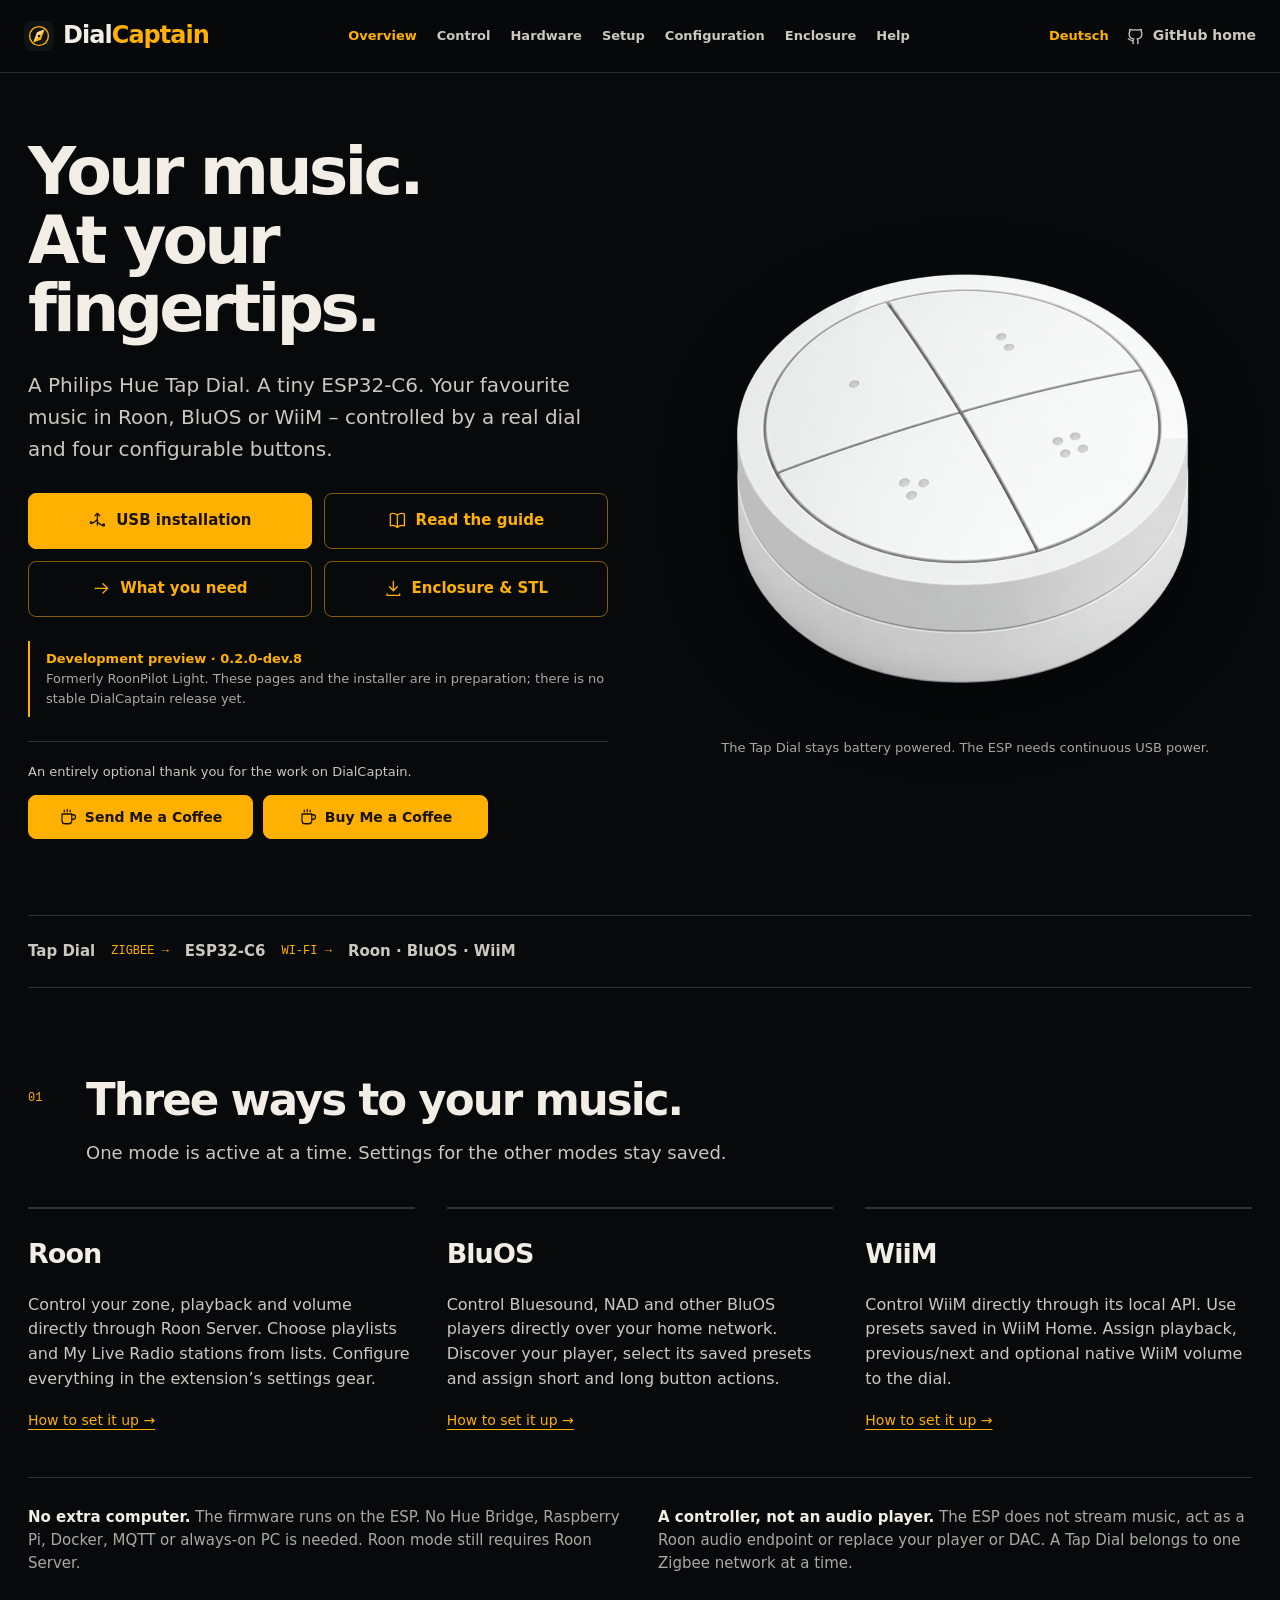
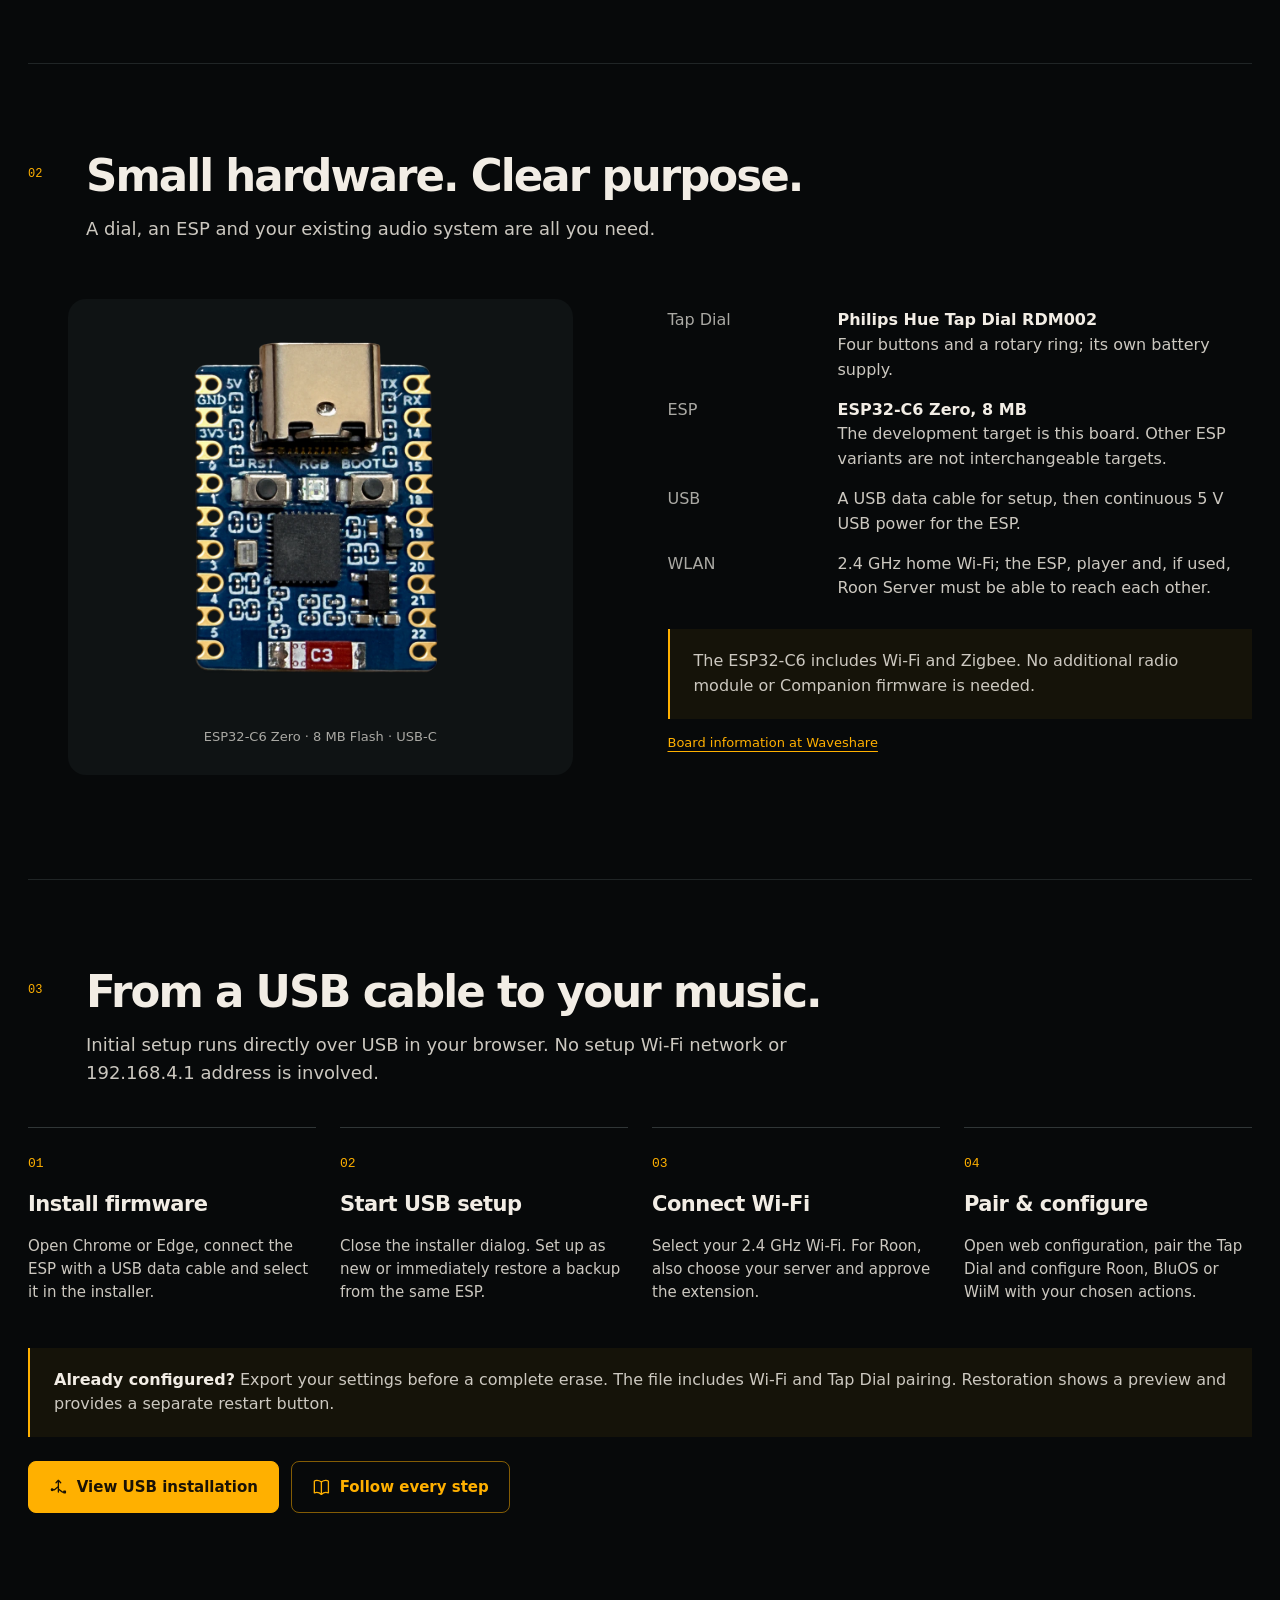
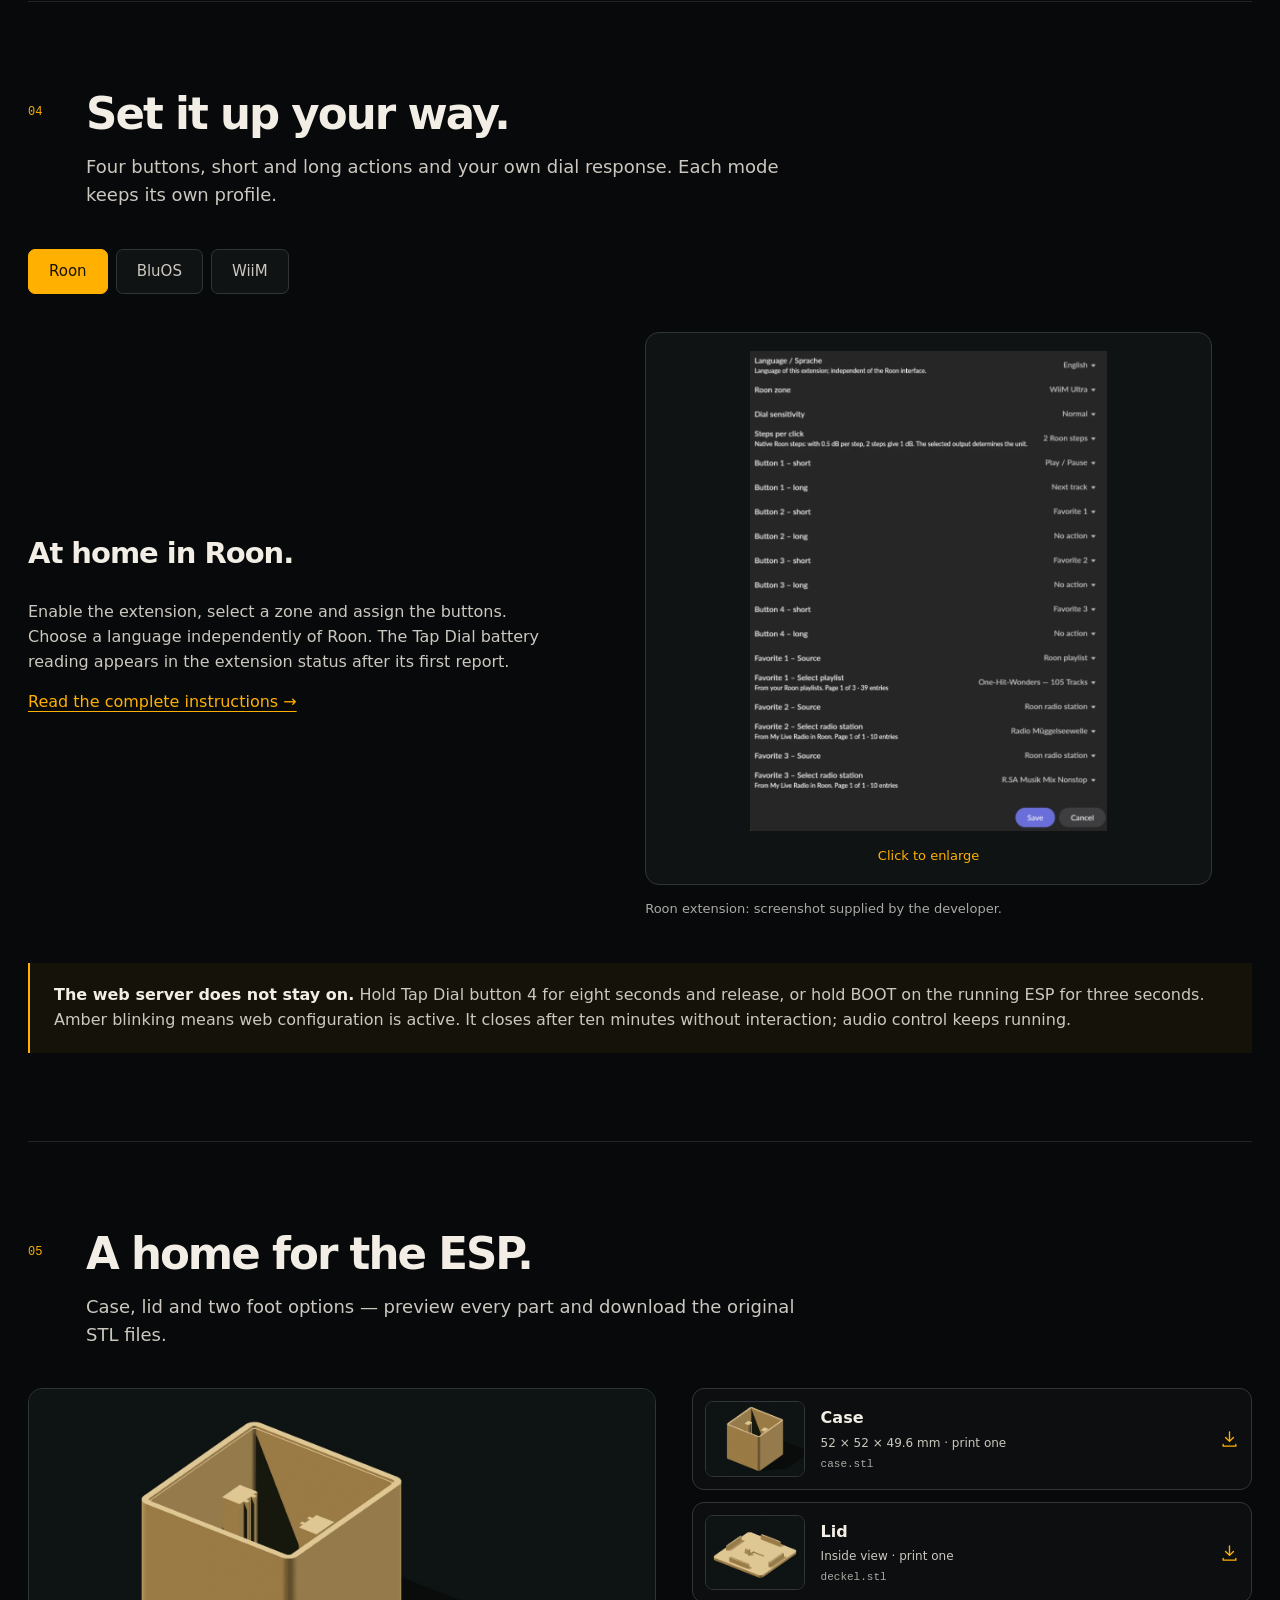
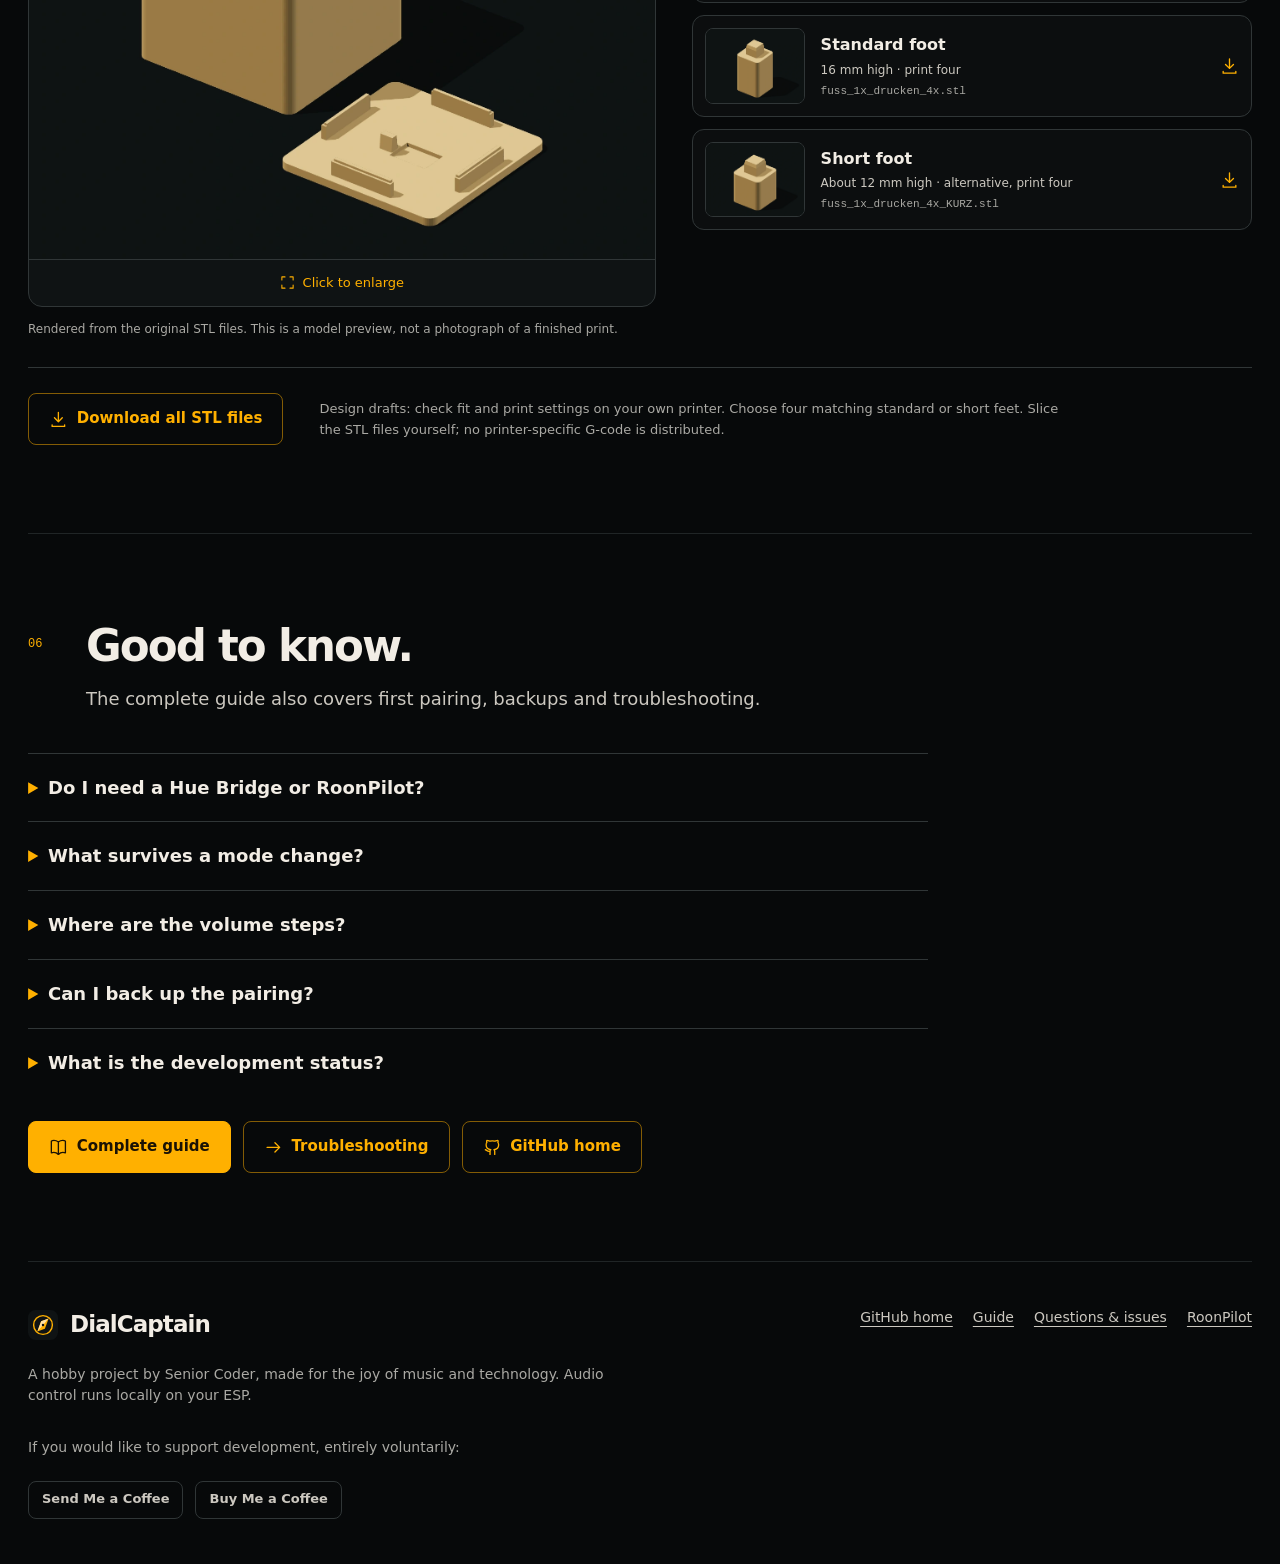
==== commit c25742d2: "Add prominent Coffee support buttons near the top of project and guide pages" ====
--- a/docs/index.html
+++ b/docs/index.html
@@ -1,5 +1,5 @@
 <!doctype html>
-<html lang="en"><head><meta charset="utf-8"><meta name="viewport" content="width=device-width, initial-scale=1"><meta name="color-scheme" content="dark"><meta name="theme-color" content="#07090a"><meta name="robots" content="noindex,nofollow"><meta name="description" content="Philips Hue Tap Dial + ESP32-C6: Roon, BluOS, WiiM. USB setup, configuration and printable enclosure."><title>DialCaptain — A real dial for Roon, BluOS and WiiM</title><link rel="icon" href="assets/favicon.svg"><link rel="stylesheet" href="assets/foundation.css"><link rel="stylesheet" href="assets/project.css?v=enclosure-2"><script src="assets/navigation.js" defer></script><script src="assets/project.js" defer></script></head>
+<html lang="en"><head><meta charset="utf-8"><meta name="viewport" content="width=device-width, initial-scale=1"><meta name="color-scheme" content="dark"><meta name="theme-color" content="#07090a"><meta name="robots" content="noindex,nofollow"><meta name="description" content="Philips Hue Tap Dial + ESP32-C6: Roon, BluOS, WiiM. USB setup, configuration and printable enclosure."><title>DialCaptain — A real dial for Roon, BluOS and WiiM</title><link rel="icon" href="assets/favicon.svg"><link rel="stylesheet" href="assets/foundation.css"><link rel="stylesheet" href="assets/project.css?v=coffee-1"><script src="assets/navigation.js" defer></script><script src="assets/project.js" defer></script></head>
 <body class="project-page"><a class="skip-link" href="#main">Skip to content</a><svg class="icon-sprite" aria-hidden="true"><symbol id="i-usb" viewBox="0 0 24 24"><path d="M12 3v15M9 6l3-3 3 3M12 11l-5 4H4M12 14l5 4h3"/><circle cx="4" cy="15" r="1"/><rect x="19" y="17" width="2" height="2"/></symbol><symbol id="i-book" viewBox="0 0 24 24"><path d="M12 5v16M12 5C8 2 4 3 3 4v15c3-1 6-1 9 2 3-3 6-3 9-2V4c-1-1-5-2-9 1Z"/></symbol><symbol id="i-arrow" viewBox="0 0 24 24"><path d="M4 12h16M14 6l6 6-6 6"/></symbol><symbol id="i-download" viewBox="0 0 24 24"><path d="M12 3v12M7 10l5 5 5-5M4 19v2h16v-2"/></symbol><symbol id="i-github" viewBox="0 0 24 24"><path d="M9 21v-4c-4 1-4-2-6-2M15 21v-4c0-1-.5-2-1-2 4-.5 6-2 6-6 0-1-.5-3-1-3 .5-1 .5-3 0-3-2 0-3 1-4 1-2-.5-4-.5-6 0-1 0-2-1-4-1-.5 0-.5 2 0 3-.5 0-1 2-1 3 0 4 2 5.5 6 6-.5 0-1 1-1 2"/></symbol></svg>
 <header class="site-header">
 <div class="header-inner"><a class="brand" href="#overview" aria-label="DialCaptain"><img src="assets/favicon.svg" alt="" width="30" height="30"><span>Dial<em>Captain</em></span></a>
@@ -22,6 +22,7 @@
 <div class="hero-actions"><a class="button primary" href="firmware/?lang=en" ><svg aria-hidden="true"><use href="#i-usb"></use></svg>USB installation</a><a class="button secondary" href="guide/" ><svg aria-hidden="true"><use href="#i-book"></use></svg>Read the guide</a><a class="button secondary" href="#hardware" ><svg aria-hidden="true"><use href="#i-arrow"></use></svg>What you need</a><a class="button secondary" href="#enclosure" ><svg aria-hidden="true"><use href="#i-download"></use></svg>Enclosure & STL</a>
 </div>
 <div class="release-note"><strong>Development preview · 0.2.0-dev.8</strong><br>Formerly RoonPilot Light. These pages and the installer are in preparation; there is no stable DialCaptain release yet.</div>
+<aside class="project-support" aria-label="Support DialCaptain"><p>An entirely optional thank you for the work on DialCaptain.</p><div class="support-links support-links-prominent"><a class="button" href="https://buy.stripe.com/6oU3cw0eV0hC5nbdlX2Fa00"><svg aria-hidden="true" viewBox="0 0 24 24"><path d="M4 8h13v9a4 4 0 0 1-4 4H8a4 4 0 0 1-4-4ZM17 9h2a3 3 0 0 1 0 6h-2M7 3v2m4-3v3m4-2v2"/></svg>Send Me a Coffee</a><a class="button" href="https://buymeacoffee.com/mermayer"><svg aria-hidden="true" viewBox="0 0 24 24"><path d="M4 8h13v9a4 4 0 0 1-4 4H8a4 4 0 0 1-4-4ZM17 9h2a3 3 0 0 1 0 6h-2M7 3v2m4-3v3m4-2v2"/></svg>Buy Me a Coffee</a></div></aside>
 </div>
 <figure class="hero-image"><img src="assets/tap-dial.webp" alt="Philips Hue Tap Dial" width="1120" height="1024" fetchpriority="high">
 <figcaption>The Tap Dial stays battery powered. The ESP needs continuous USB power.</figcaption>
--- a/docs/assets/project.css
+++ b/docs/assets/project.css
@@ -114,6 +114,12 @@
 .support-links { display:flex; gap:12px; flex-wrap:wrap; margin-top:22px; }
 .support-links .button { font-size:13px; min-height:38px; padding:8px 13px; color:var(--muted-strong); }
 .support-links .button:hover { color:var(--accent); border-color:var(--accent); }
+.project-support { max-width:580px; margin-top:24px; padding-top:20px; border-top:1px solid var(--line); }
+.project-support p { margin:0; color:var(--muted-strong); font-size:13px; line-height:1.6; }
+.support-links-prominent { display:grid; grid-template-columns:repeat(2,minmax(0,1fr)); gap:10px; max-width:460px; margin-top:12px; }
+.support-links-prominent .button { min-width:0; min-height:44px; gap:8px; padding:10px 13px; border-color:var(--accent); background:var(--accent); color:var(--accent-ink); font-size:14px; white-space:nowrap; }
+.support-links-prominent .button:hover { background:var(--accent-hover); border-color:var(--accent-hover); color:var(--accent-ink); }
+.support-links-prominent .button svg { flex-shrink:0; width:18px; height:18px; }
 .guide-intro { padding-block:60px 40px; max-width:930px; }
 .guide-intro h1 { font-size:clamp(40px,4.8vw,64px); line-height:1.06; letter-spacing:-.05em; margin-bottom:24px; }
 .guide-intro>p { color:var(--muted-strong); font-size:20px; max-width:800px; }
@@ -183,6 +189,8 @@
  .hero-image img { max-width:390px; }
  .hero-actions { gap:10px; }
  .hero-actions .button { font-size:13px; padding:12px 10px; min-height:54px; }
+ .support-links-prominent .button { font-size:13px; padding:10px 9px; gap:6px; }
+ .support-links-prominent .button svg { width:16px; height:16px; }
  .signal-path { gap:11px; font-size:13px; }
  .content-section { padding-block:55px; }
  .section-heading { grid-template-columns:28px 1fr; gap:9px; margin-bottom:30px; }
@@ -220,6 +228,9 @@
  .guide-article h2 { font-size:27px; }
  .guide-article section { padding-block:28px; }
 }
+@media(max-width:359px) {
+ .support-links-prominent { grid-template-columns:1fr; }
+}
 @media(prefers-reduced-motion:reduce) {
  html { scroll-behavior:auto; }
  *,*::before,*::after { transition:none!important; animation:none!important; }
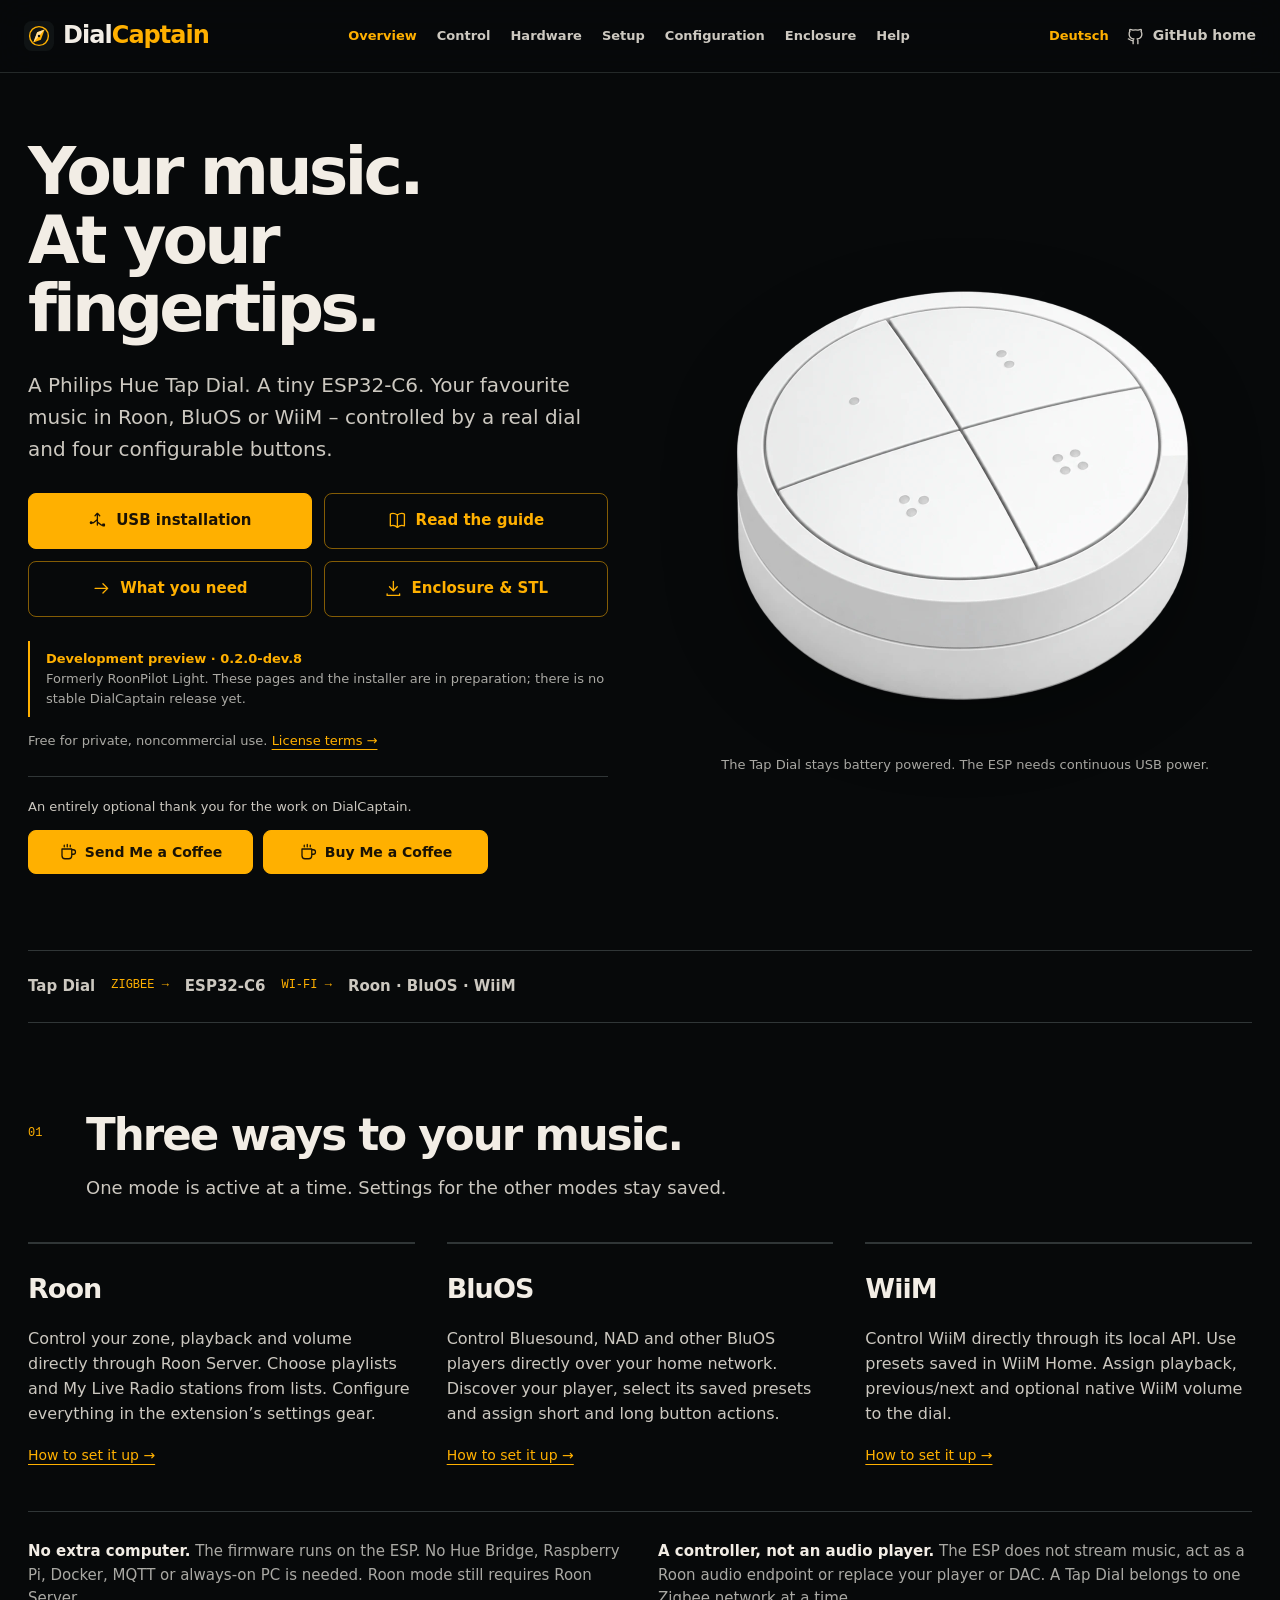
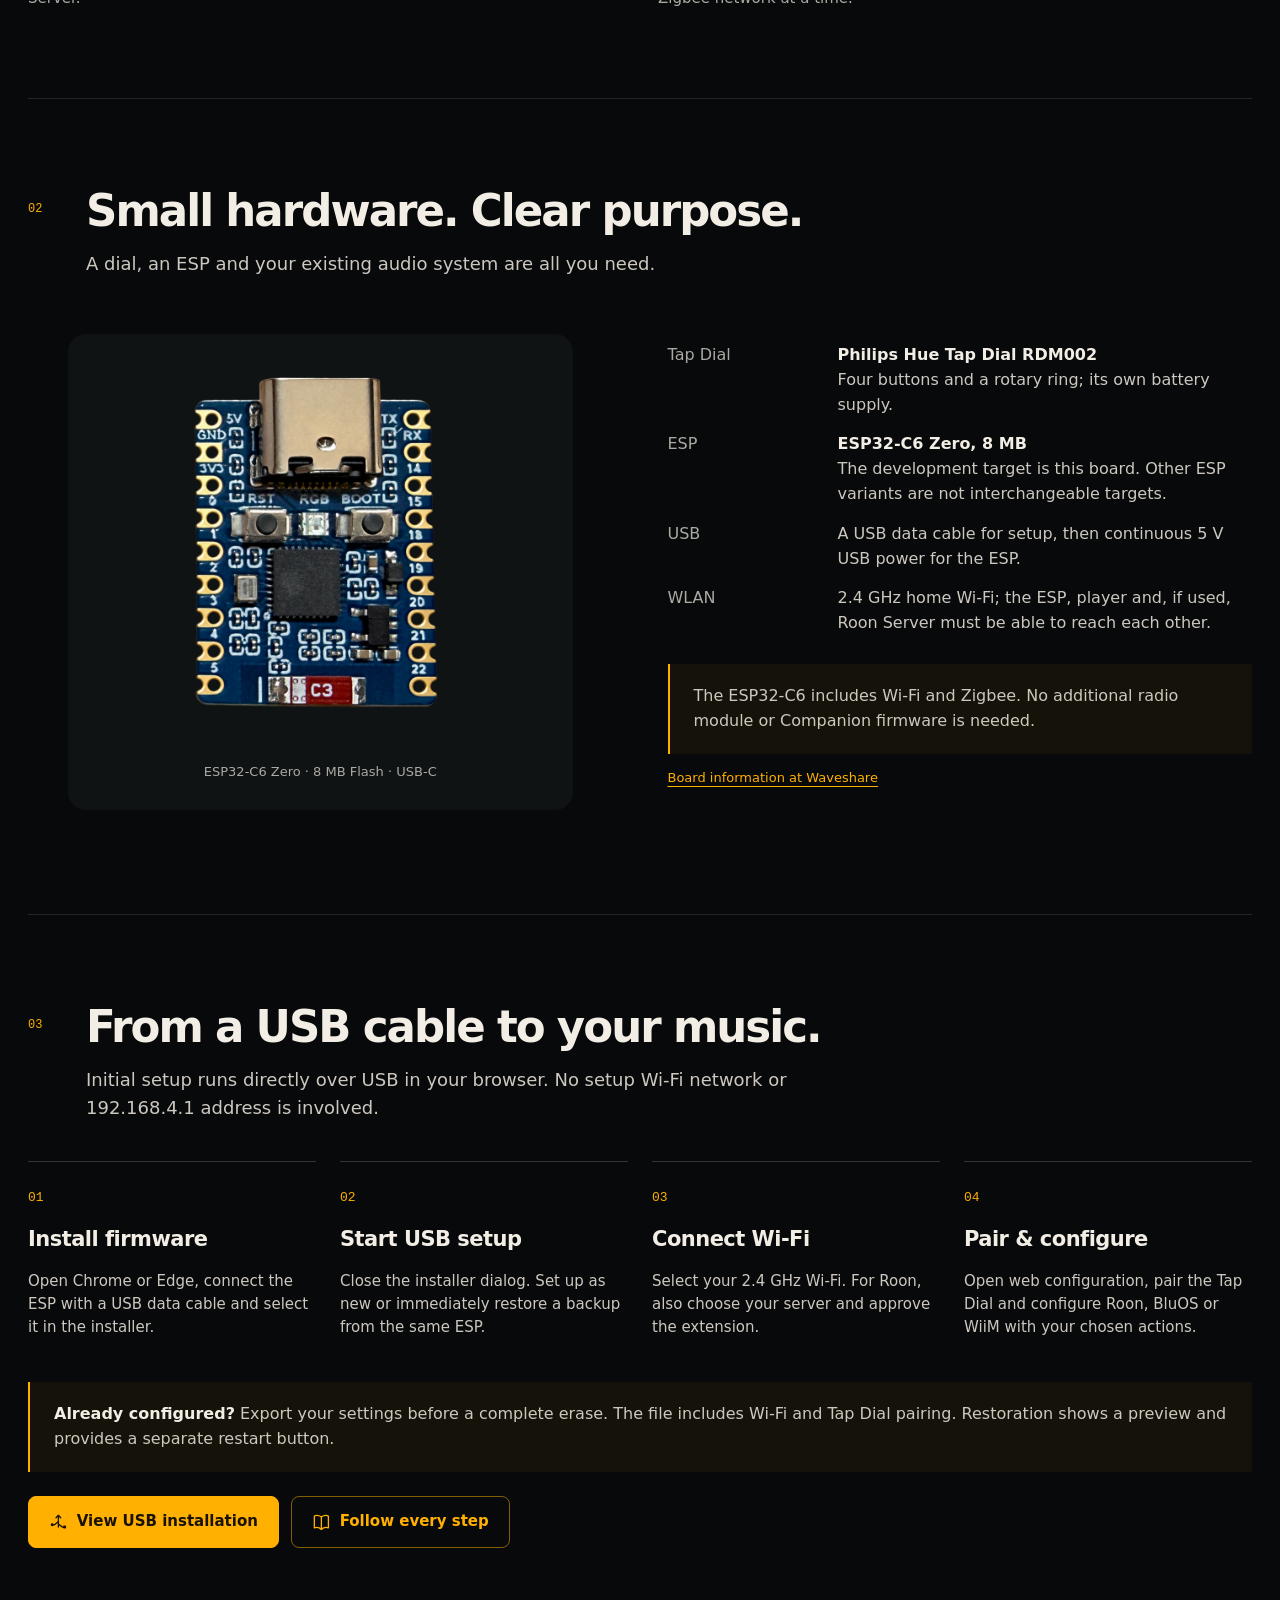
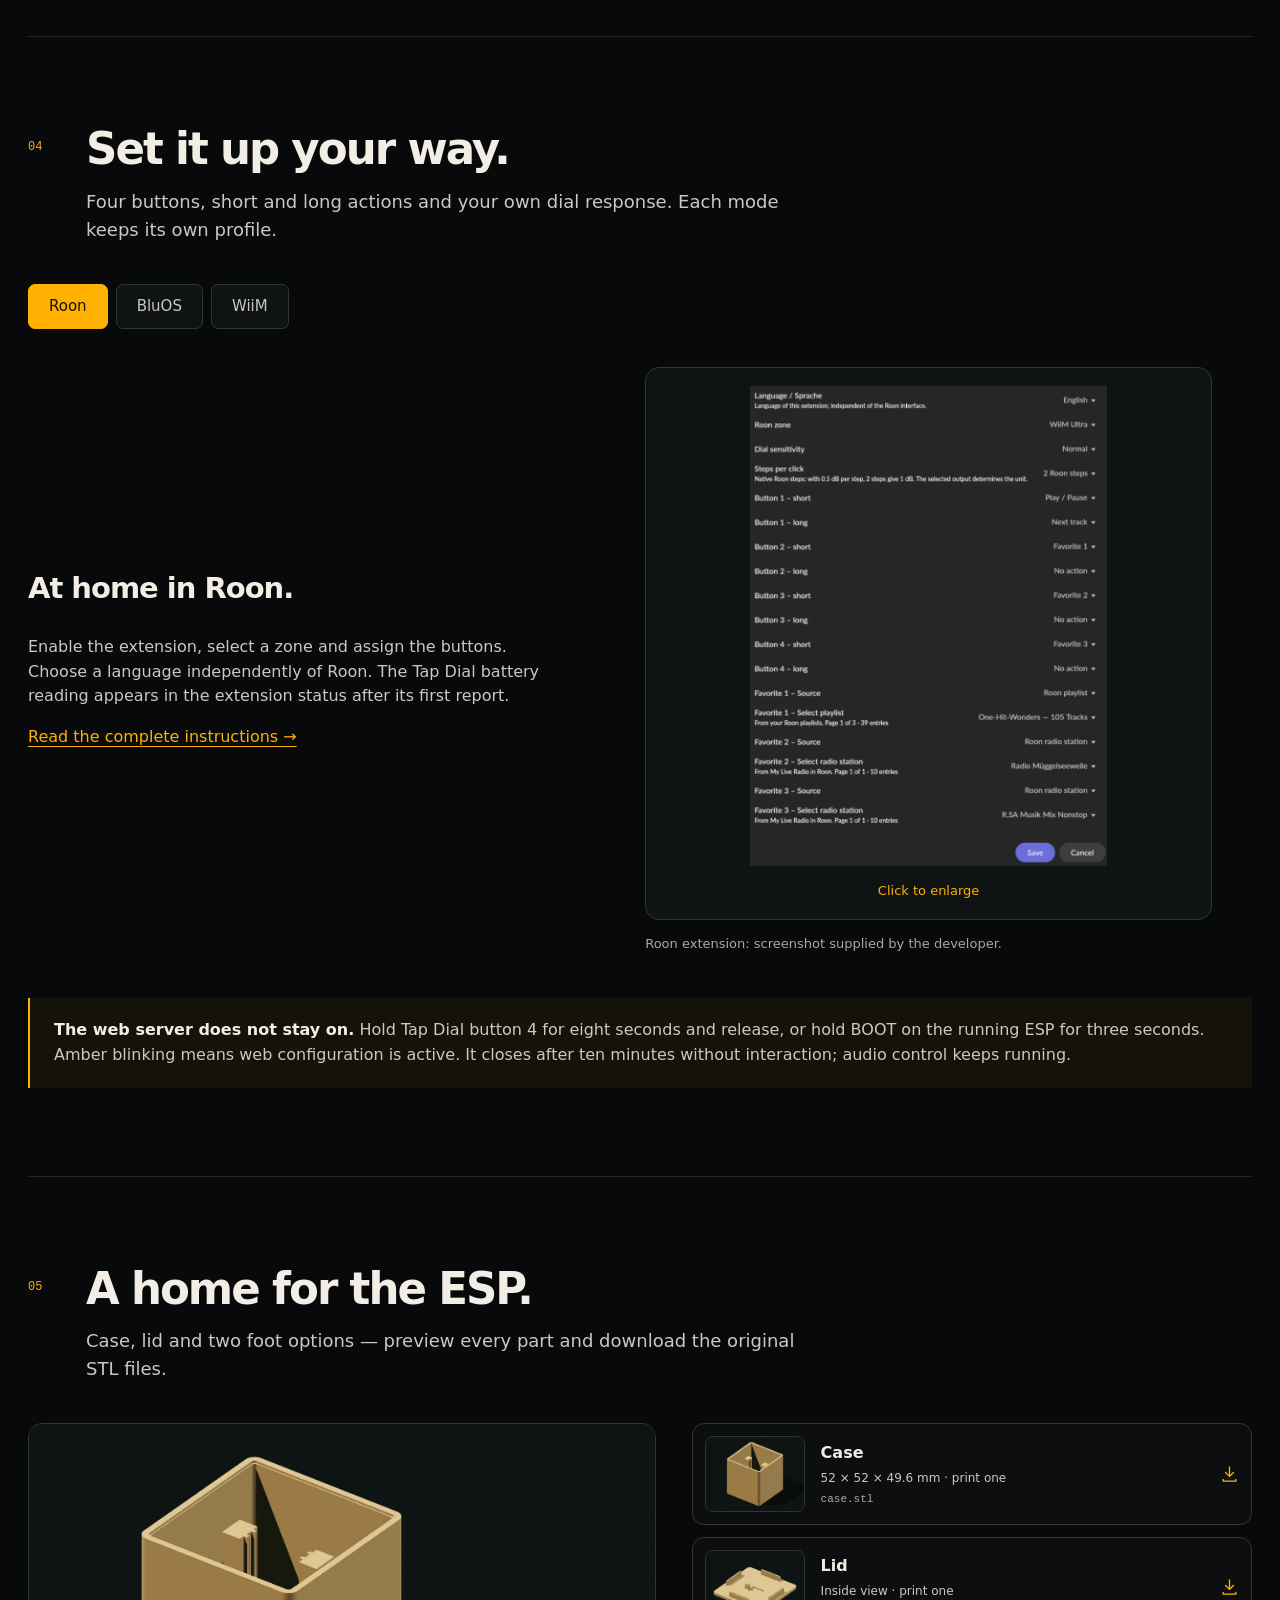
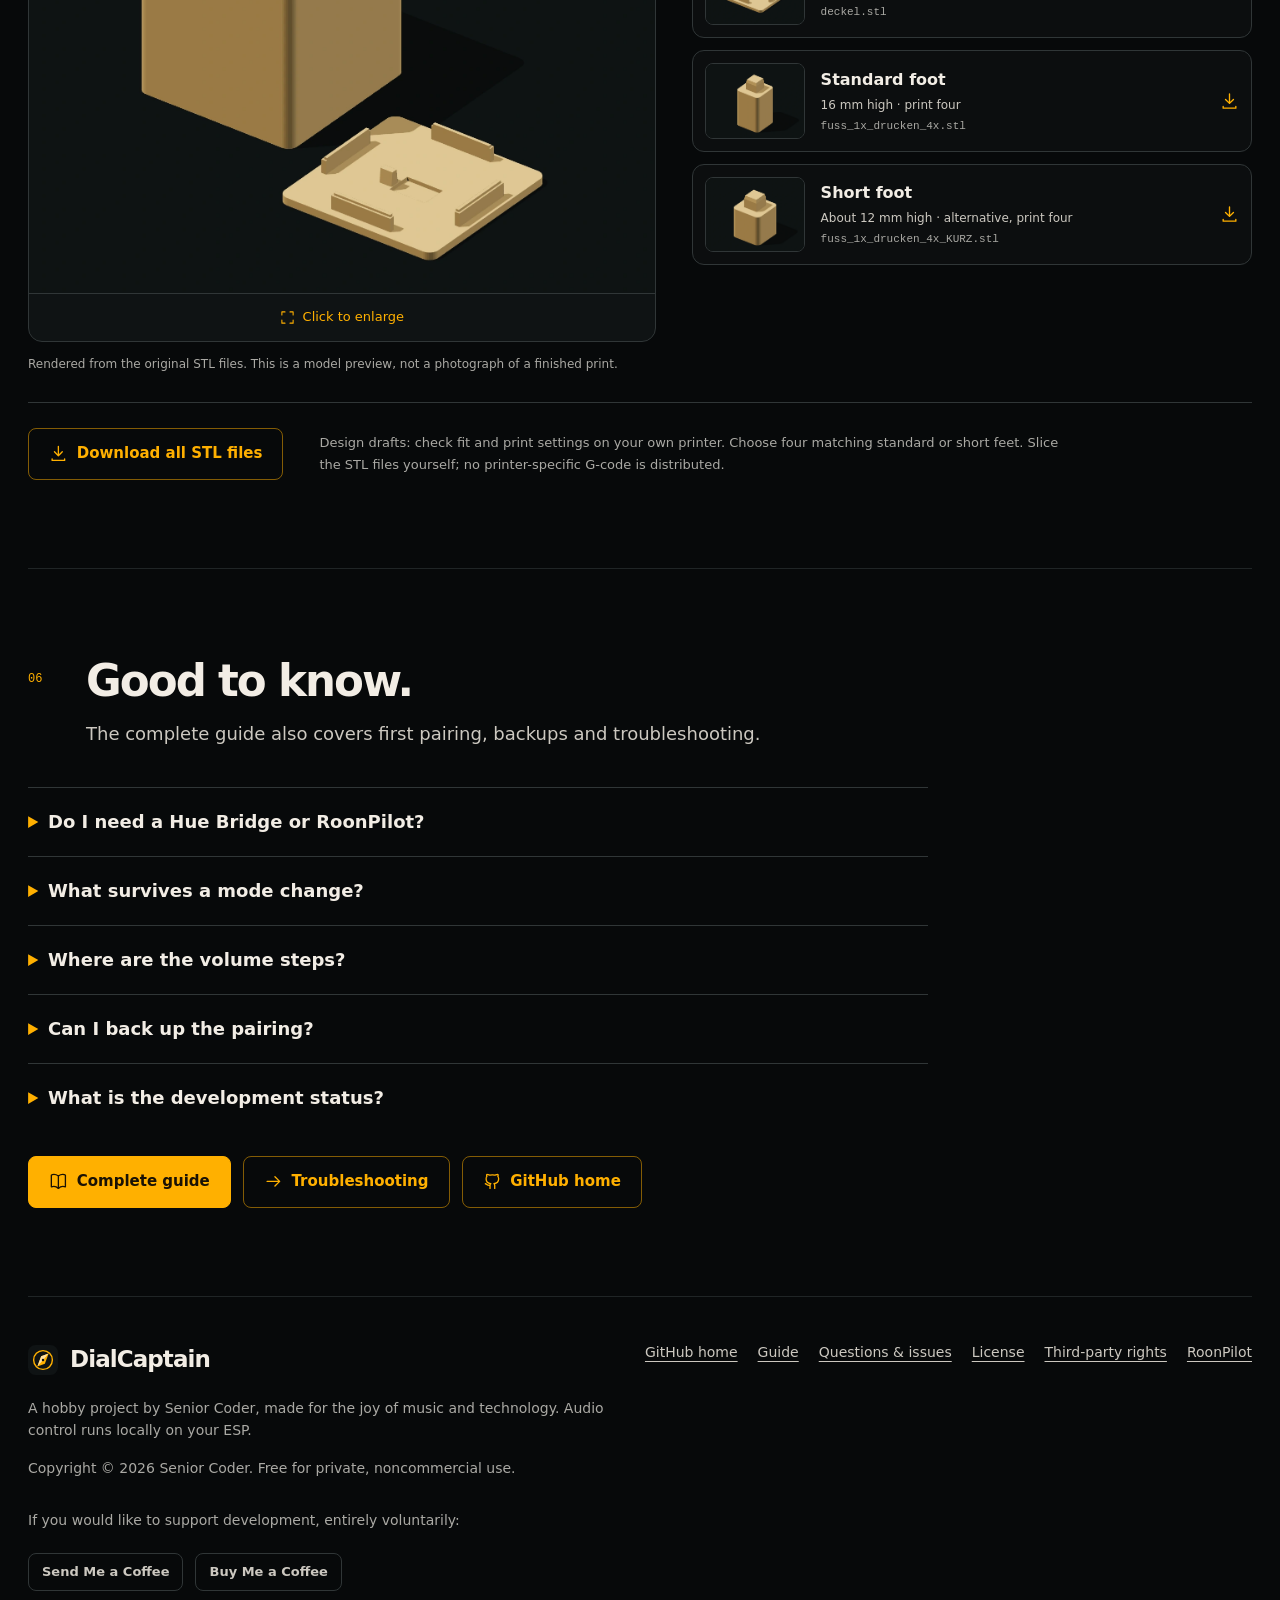
==== commit 0e2f0441: "Add DialCaptain personal-use license and bilingual licensing pages" ====
--- a/docs/index.html
+++ b/docs/index.html
@@ -1,5 +1,5 @@
 <!doctype html>
-<html lang="en"><head><meta charset="utf-8"><meta name="viewport" content="width=device-width, initial-scale=1"><meta name="color-scheme" content="dark"><meta name="theme-color" content="#07090a"><meta name="robots" content="noindex,nofollow"><meta name="description" content="Philips Hue Tap Dial + ESP32-C6: Roon, BluOS, WiiM. USB setup, configuration and printable enclosure."><title>DialCaptain — A real dial for Roon, BluOS and WiiM</title><link rel="icon" href="assets/favicon.svg"><link rel="stylesheet" href="assets/foundation.css"><link rel="stylesheet" href="assets/project.css?v=coffee-1"><script src="assets/navigation.js" defer></script><script src="assets/project.js" defer></script></head>
+<html lang="en"><head><meta charset="utf-8"><meta name="viewport" content="width=device-width, initial-scale=1"><meta name="color-scheme" content="dark"><meta name="theme-color" content="#07090a"><meta name="robots" content="noindex,nofollow"><meta name="description" content="Philips Hue Tap Dial + ESP32-C6: Roon, BluOS, WiiM. USB setup, configuration and printable enclosure."><title>DialCaptain — A real dial for Roon, BluOS and WiiM</title><link rel="icon" href="assets/favicon.svg"><link rel="stylesheet" href="assets/foundation.css"><link rel="stylesheet" href="assets/project.css?v=license-1"><script src="assets/navigation.js" defer></script><script src="assets/project.js" defer></script></head>
 <body class="project-page"><a class="skip-link" href="#main">Skip to content</a><svg class="icon-sprite" aria-hidden="true"><symbol id="i-usb" viewBox="0 0 24 24"><path d="M12 3v15M9 6l3-3 3 3M12 11l-5 4H4M12 14l5 4h3"/><circle cx="4" cy="15" r="1"/><rect x="19" y="17" width="2" height="2"/></symbol><symbol id="i-book" viewBox="0 0 24 24"><path d="M12 5v16M12 5C8 2 4 3 3 4v15c3-1 6-1 9 2 3-3 6-3 9-2V4c-1-1-5-2-9 1Z"/></symbol><symbol id="i-arrow" viewBox="0 0 24 24"><path d="M4 12h16M14 6l6 6-6 6"/></symbol><symbol id="i-download" viewBox="0 0 24 24"><path d="M12 3v12M7 10l5 5 5-5M4 19v2h16v-2"/></symbol><symbol id="i-github" viewBox="0 0 24 24"><path d="M9 21v-4c-4 1-4-2-6-2M15 21v-4c0-1-.5-2-1-2 4-.5 6-2 6-6 0-1-.5-3-1-3 .5-1 .5-3 0-3-2 0-3 1-4 1-2-.5-4-.5-6 0-1 0-2-1-4-1-.5 0-.5 2 0 3-.5 0-1 2-1 3 0 4 2 5.5 6 6-.5 0-1 1-1 2"/></symbol></svg>
 <header class="site-header">
 <div class="header-inner"><a class="brand" href="#overview" aria-label="DialCaptain"><img src="assets/favicon.svg" alt="" width="30" height="30"><span>Dial<em>Captain</em></span></a>
@@ -22,6 +22,7 @@
 <div class="hero-actions"><a class="button primary" href="firmware/?lang=en" ><svg aria-hidden="true"><use href="#i-usb"></use></svg>USB installation</a><a class="button secondary" href="guide/" ><svg aria-hidden="true"><use href="#i-book"></use></svg>Read the guide</a><a class="button secondary" href="#hardware" ><svg aria-hidden="true"><use href="#i-arrow"></use></svg>What you need</a><a class="button secondary" href="#enclosure" ><svg aria-hidden="true"><use href="#i-download"></use></svg>Enclosure & STL</a>
 </div>
 <div class="release-note"><strong>Development preview · 0.2.0-dev.8</strong><br>Formerly RoonPilot Light. These pages and the installer are in preparation; there is no stable DialCaptain release yet.</div>
+<div class="license-summary">Free for private, noncommercial use. <a href="license/">License terms →</a></div>
 <aside class="project-support" aria-label="Support DialCaptain"><p>An entirely optional thank you for the work on DialCaptain.</p><div class="support-links support-links-prominent"><a class="button" href="https://buy.stripe.com/6oU3cw0eV0hC5nbdlX2Fa00"><svg aria-hidden="true" viewBox="0 0 24 24"><path d="M4 8h13v9a4 4 0 0 1-4 4H8a4 4 0 0 1-4-4ZM17 9h2a3 3 0 0 1 0 6h-2M7 3v2m4-3v3m4-2v2"/></svg>Send Me a Coffee</a><a class="button" href="https://buymeacoffee.com/mermayer"><svg aria-hidden="true" viewBox="0 0 24 24"><path d="M4 8h13v9a4 4 0 0 1-4 4H8a4 4 0 0 1-4-4ZM17 9h2a3 3 0 0 1 0 6h-2M7 3v2m4-3v3m4-2v2"/></svg>Buy Me a Coffee</a></div></aside>
 </div>
 <figure class="hero-image"><img src="assets/tap-dial.webp" alt="Philips Hue Tap Dial" width="1120" height="1024" fetchpriority="high">
@@ -204,8 +205,9 @@
 <div class="footer-main">
 <div><a class="footer-brand" href="#overview"><img src="assets/favicon.svg" alt="" width="30" height="30">DialCaptain</a>
 <p class="footer-copy">A hobby project by Senior Coder, made for the joy of music and technology. Audio control runs locally on your ESP.</p>
-</div>
-<div class="footer-links"><a href="https://github.com/mermayer/DialCaptain">GitHub home</a><a href="guide/">Guide</a><a href="https://github.com/mermayer/DialCaptain/issues">Questions & issues</a><a href="https://mermayer.github.io/RoonPilot/">RoonPilot</a>
+<p class="footer-copy">Copyright © 2026 Senior Coder. Free for private, noncommercial use.</p>
+</div>
+<div class="footer-links"><a href="https://github.com/mermayer/DialCaptain">GitHub home</a><a href="guide/">Guide</a><a href="https://github.com/mermayer/DialCaptain/issues">Questions & issues</a><a href="license/">License</a><a href="license/#third-party">Third-party rights</a><a href="https://mermayer.github.io/RoonPilot/">RoonPilot</a>
 </div>
 </div>
 <p class="footer-copy">If you would like to support development, entirely voluntarily:</p>
--- a/docs/assets/project.css
+++ b/docs/assets/project.css
@@ -36,6 +36,8 @@
 .hero-image figcaption { color:var(--muted); font-size:13px; margin-top:8px; text-align:center; }
 .release-note { border-left:2px solid var(--accent); padding:8px 0 8px 16px; color:var(--muted); font-size:13px; line-height:1.55; margin-top:24px; max-width:580px; }
 .release-note strong { color:var(--accent); }
+.license-summary { max-width:580px; margin-top:14px; color:var(--muted); font-size:13px; line-height:1.6; }
+.license-summary a { color:var(--accent); white-space:nowrap; }
 .signal-path { display:flex; align-items:center; flex-wrap:wrap; gap:16px; border-block:1px solid var(--line); padding:24px 0; color:var(--muted-strong); font-size:15px; }
 .signal-path span { color:var(--accent); font:12px/1.3 Consolas,monospace; }
 .content-section { padding-block:88px; border-bottom:1px solid var(--line-soft); }
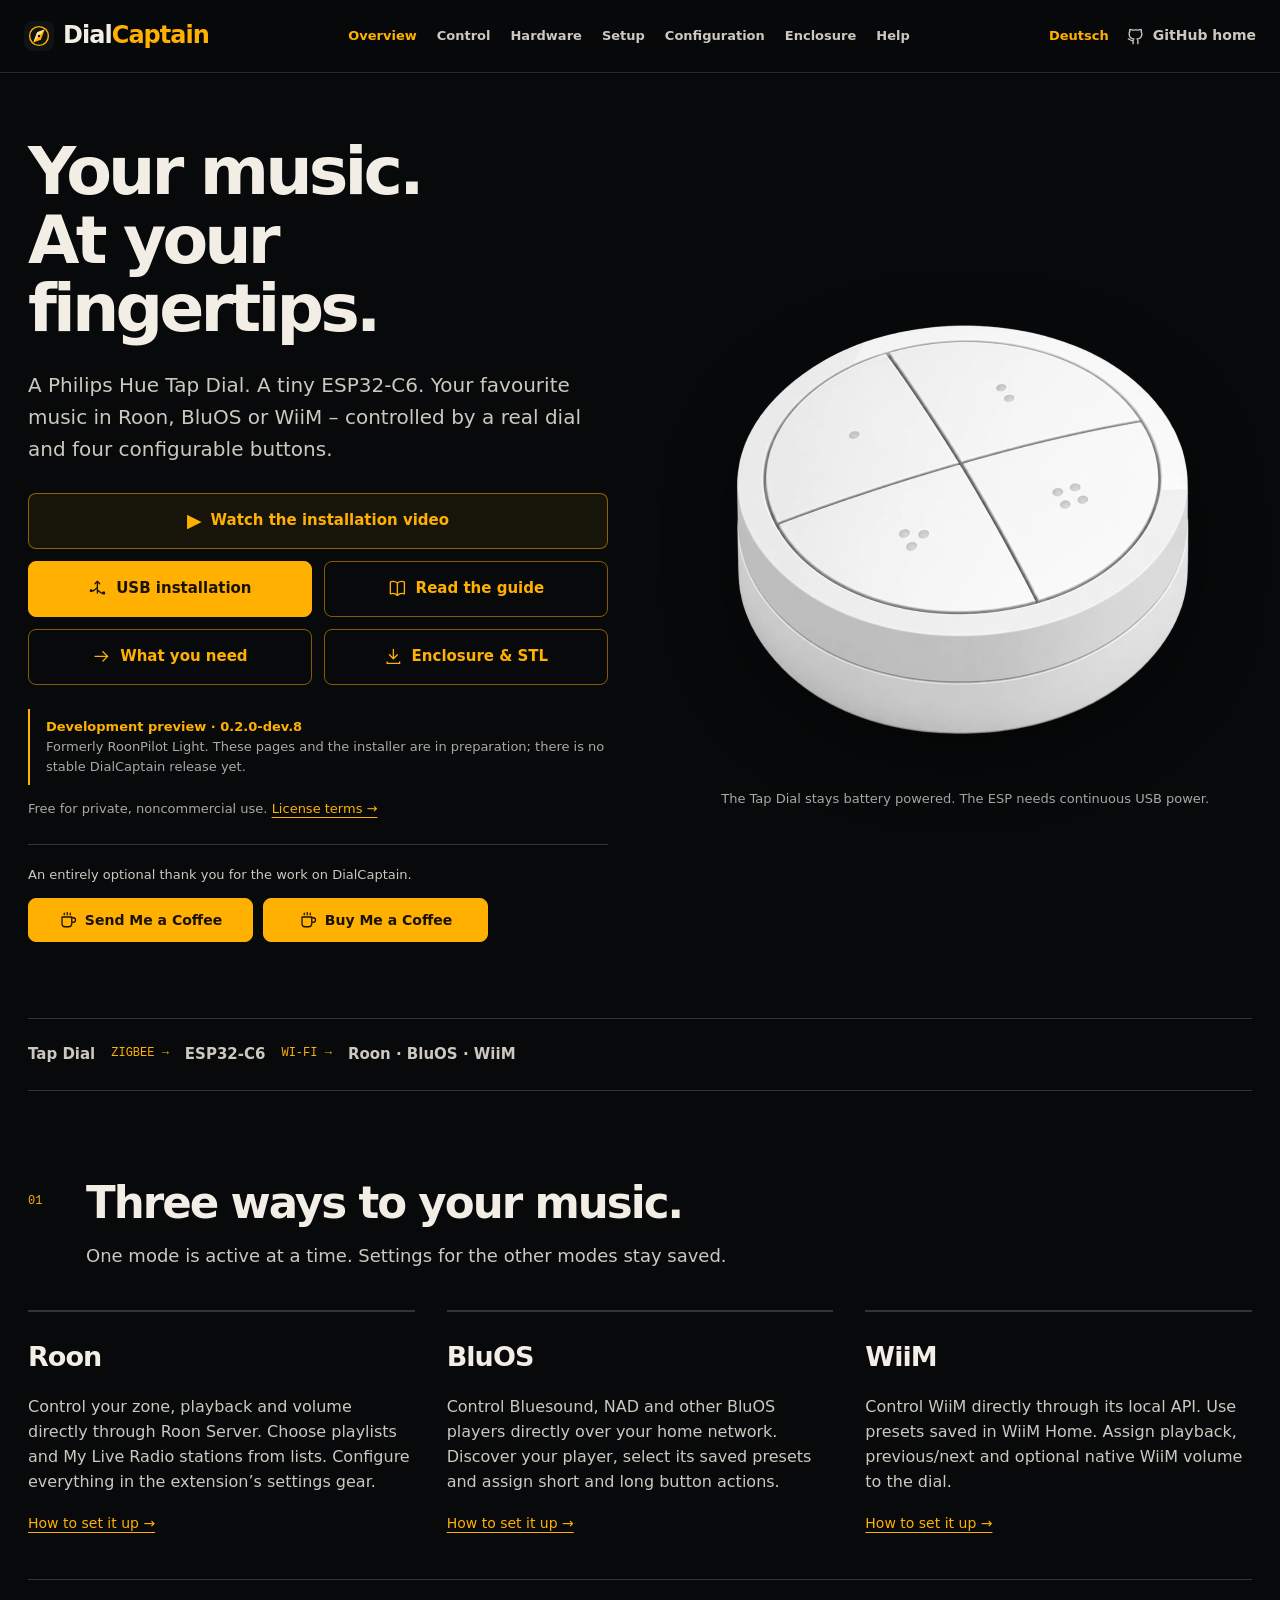
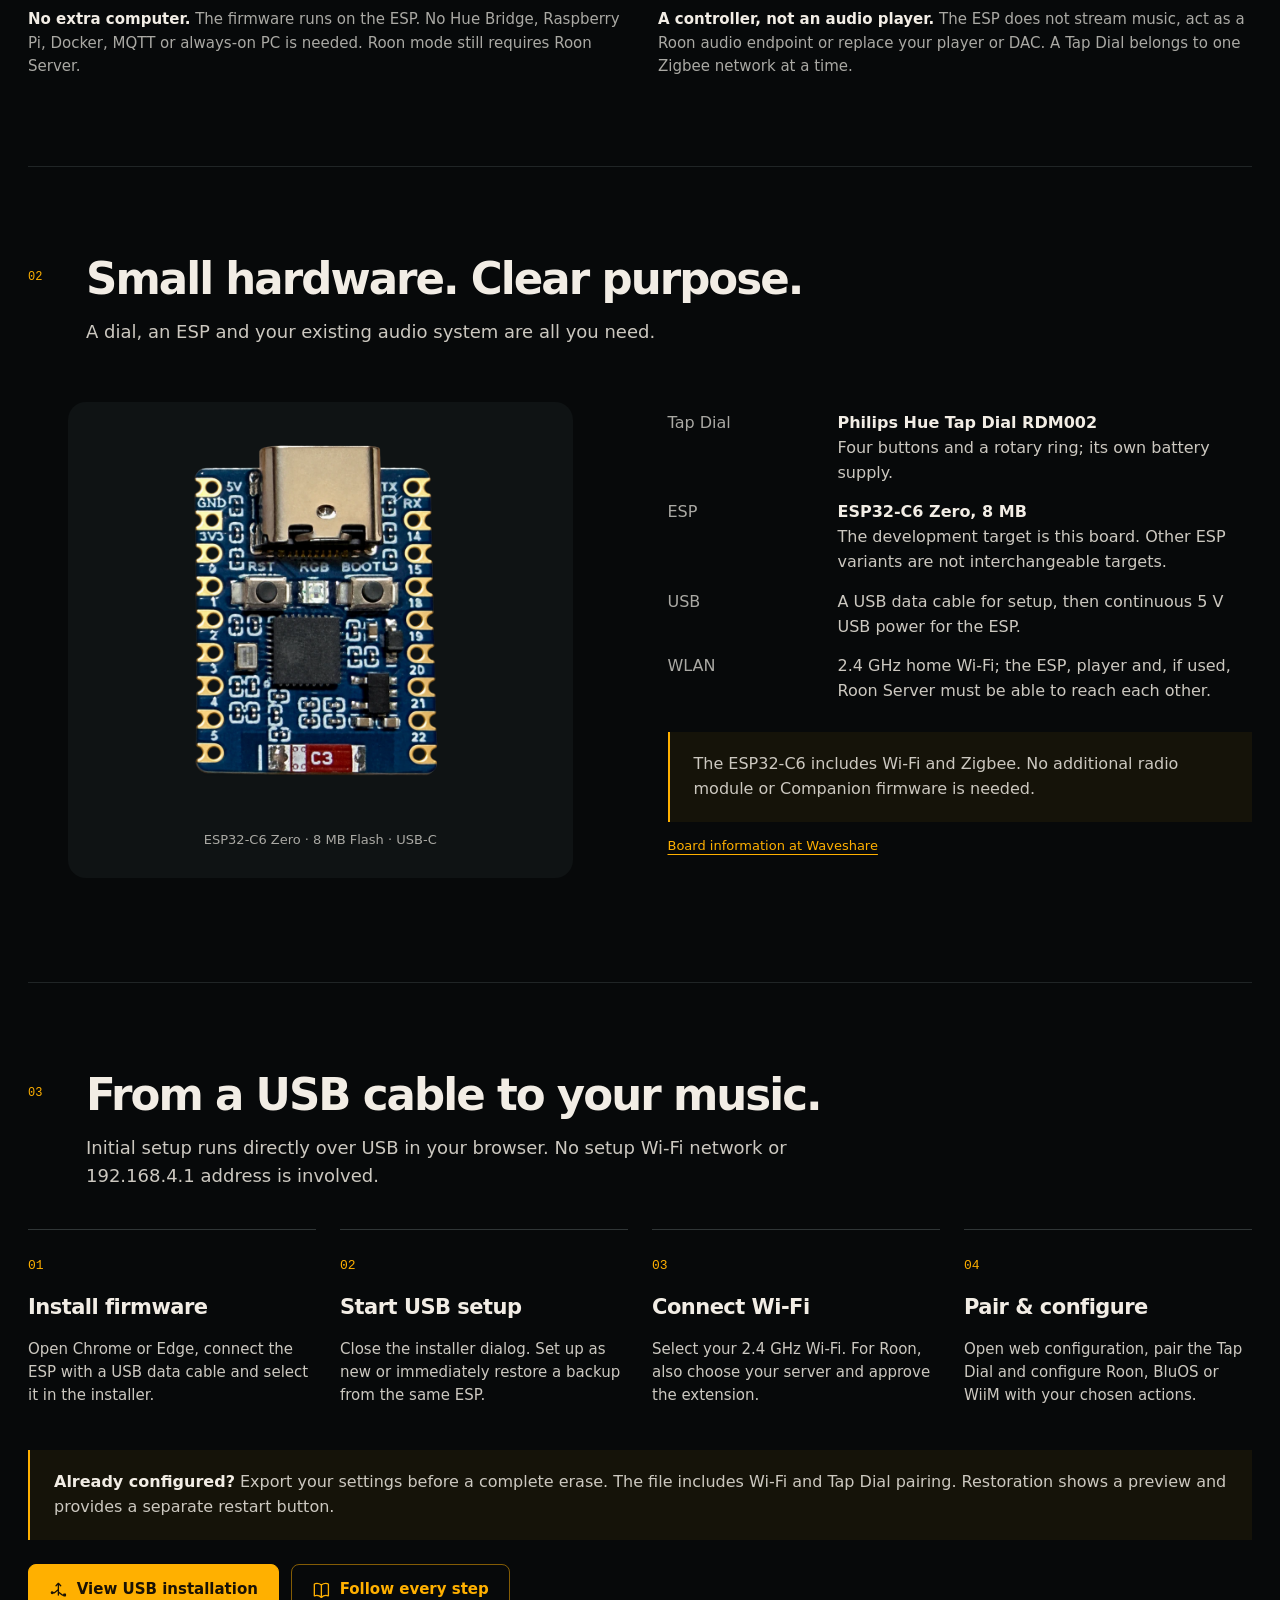
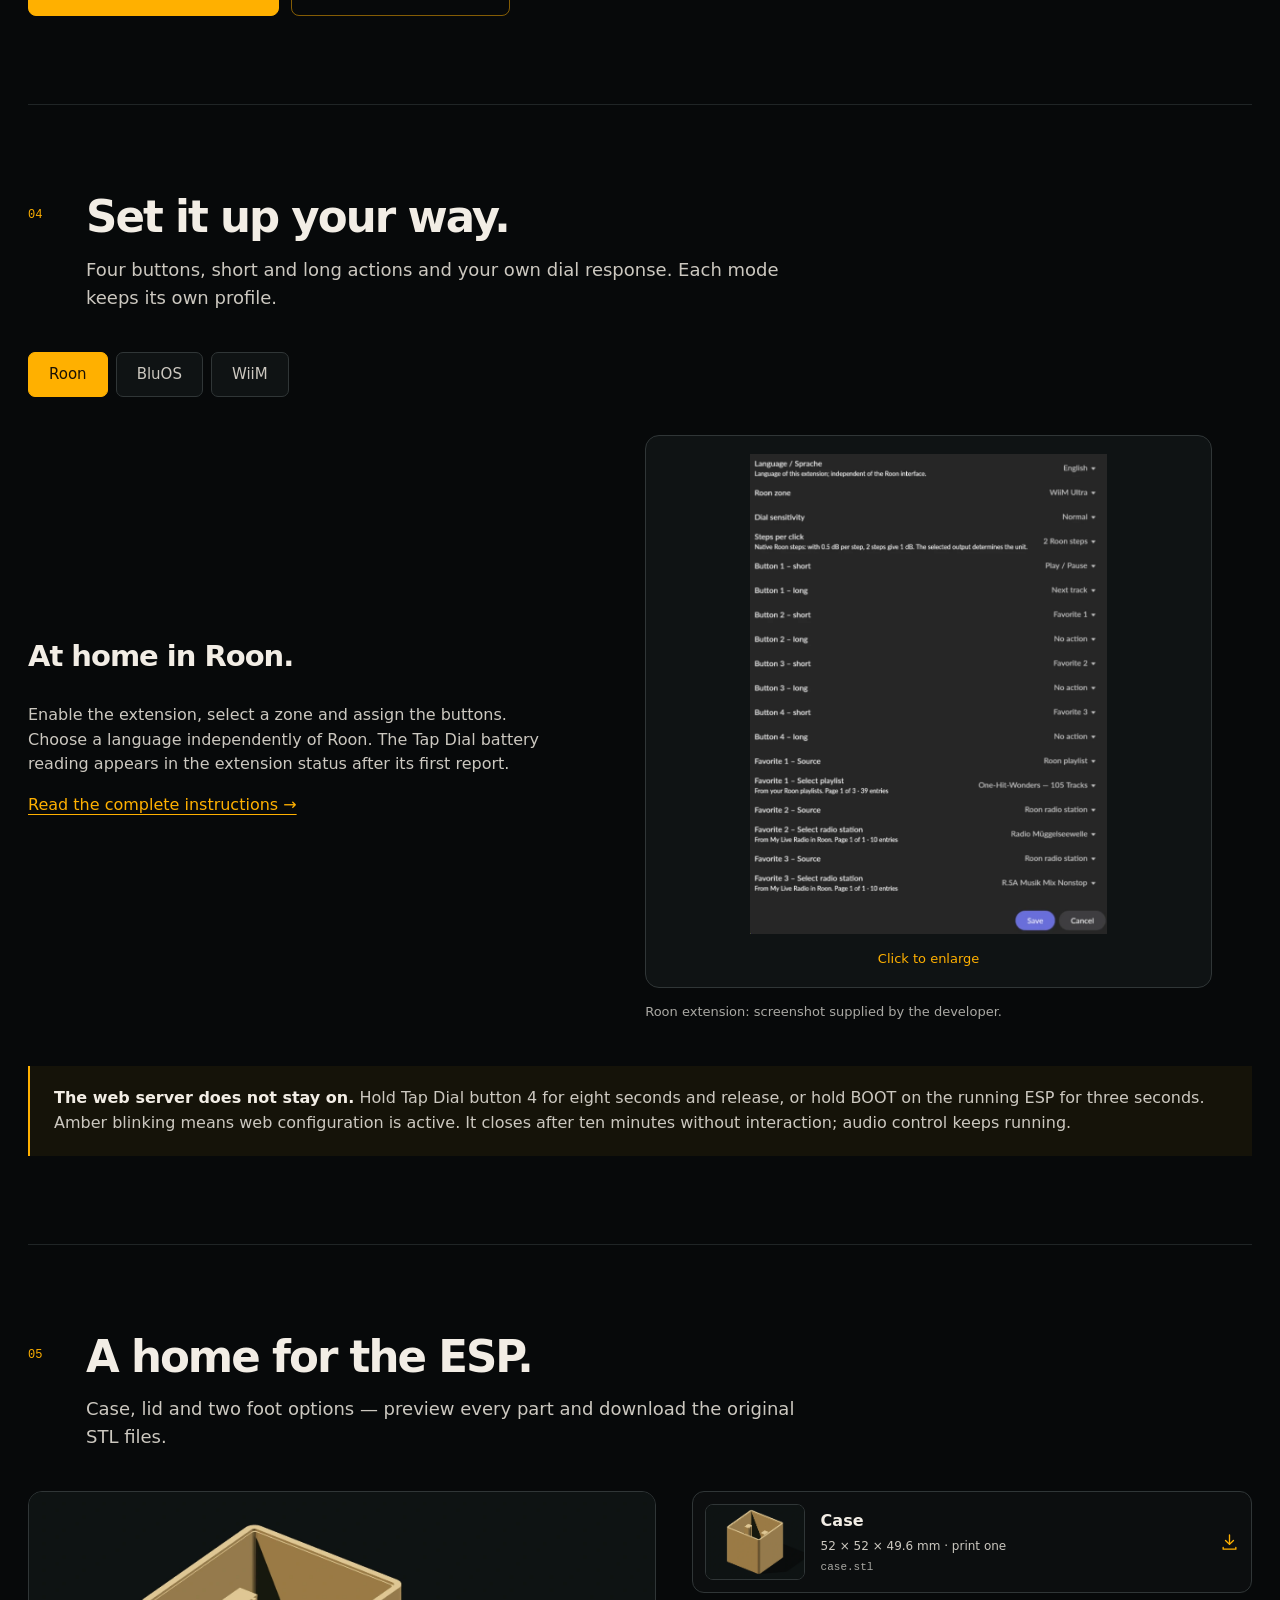
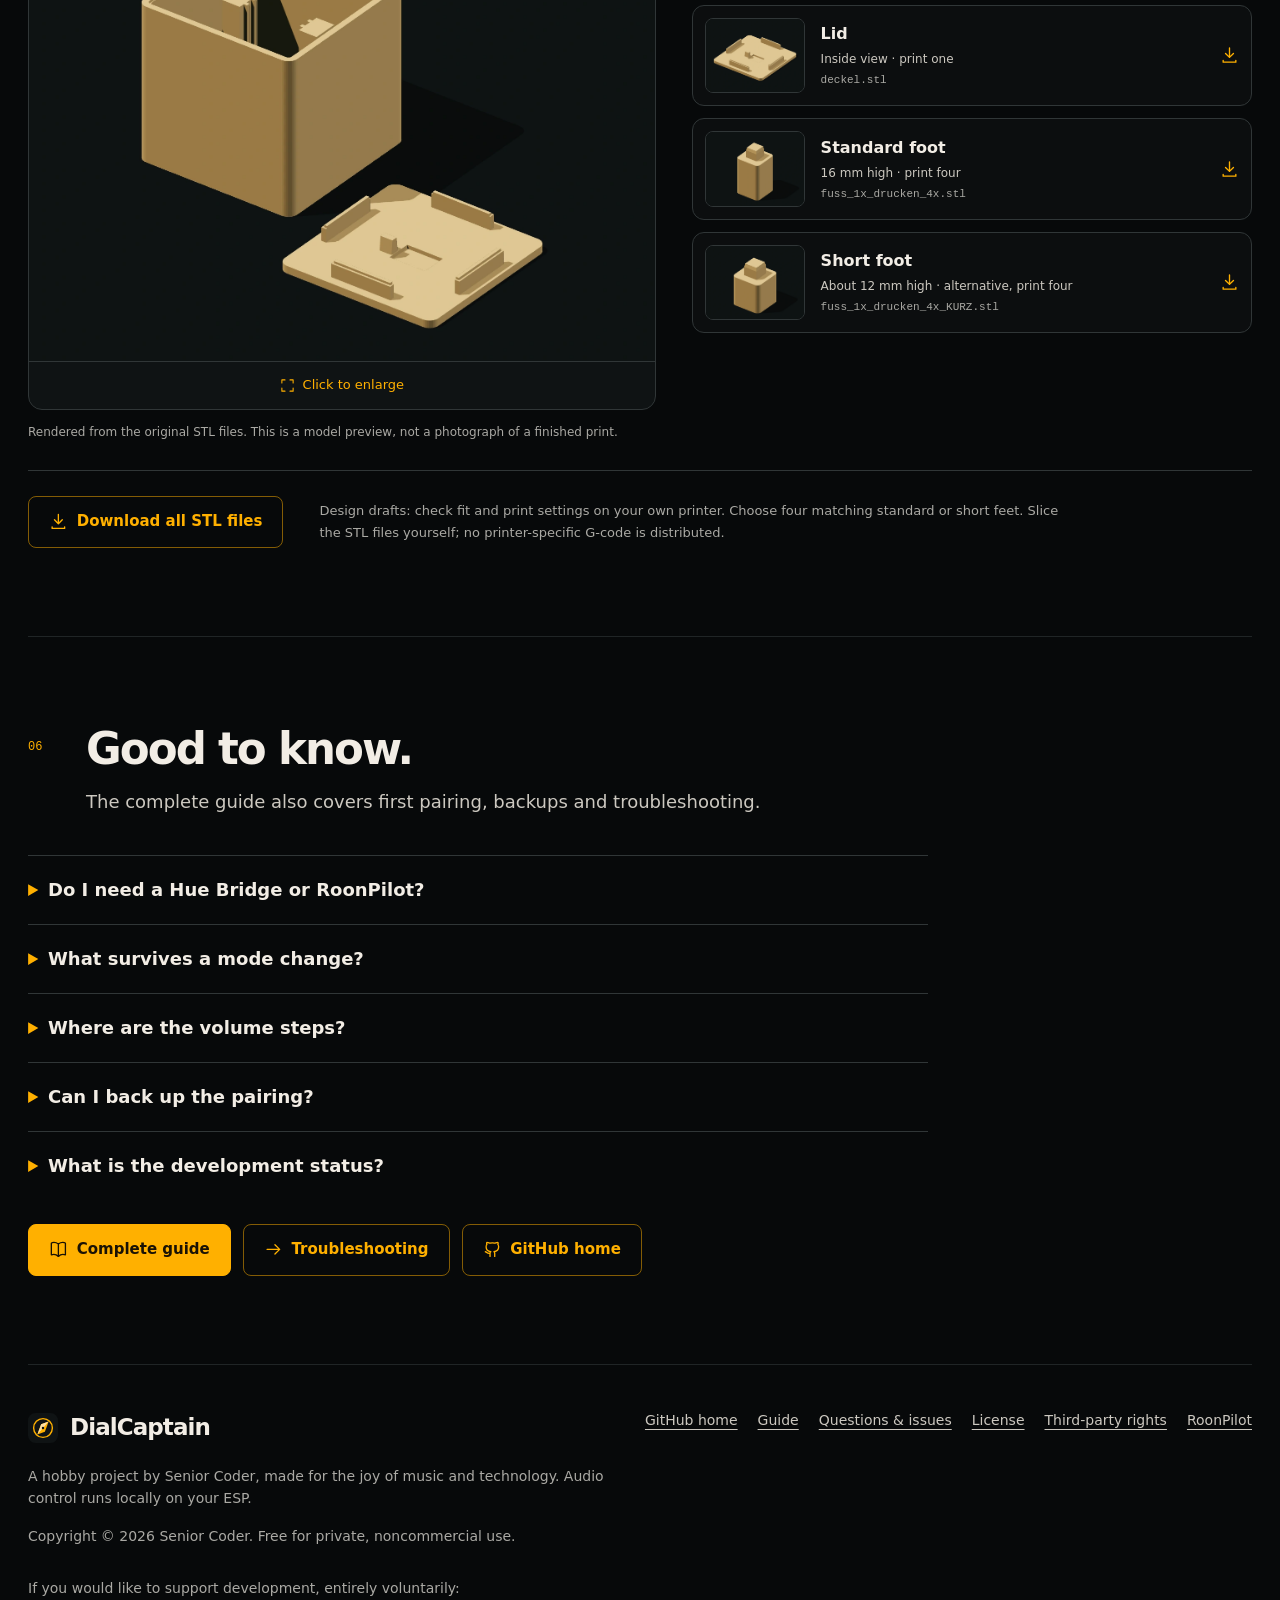
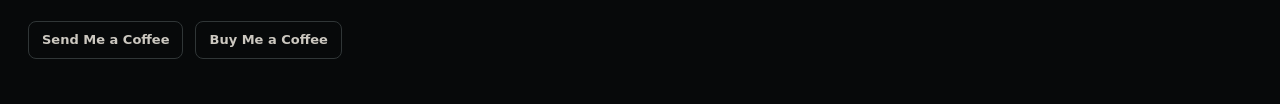
==== commit 9210dcde: "Add bilingual DialCaptain installation video guides" ====
--- a/docs/index.html
+++ b/docs/index.html
@@ -1,5 +1,5 @@
 <!doctype html>
-<html lang="en"><head><meta charset="utf-8"><meta name="viewport" content="width=device-width, initial-scale=1"><meta name="color-scheme" content="dark"><meta name="theme-color" content="#07090a"><meta name="robots" content="noindex,nofollow"><meta name="description" content="Philips Hue Tap Dial + ESP32-C6: Roon, BluOS, WiiM. USB setup, configuration and printable enclosure."><title>DialCaptain — A real dial for Roon, BluOS and WiiM</title><link rel="icon" href="assets/favicon.svg"><link rel="stylesheet" href="assets/foundation.css"><link rel="stylesheet" href="assets/project.css?v=license-1"><script src="assets/navigation.js" defer></script><script src="assets/project.js" defer></script></head>
+<html lang="en"><head><meta charset="utf-8"><meta name="viewport" content="width=device-width, initial-scale=1"><meta name="color-scheme" content="dark"><meta name="theme-color" content="#07090a"><meta name="robots" content="noindex,nofollow"><meta name="description" content="Philips Hue Tap Dial + ESP32-C6: Roon, BluOS, WiiM. USB setup, configuration and printable enclosure."><title>DialCaptain — A real dial for Roon, BluOS and WiiM</title><link rel="icon" href="assets/favicon.svg"><link rel="stylesheet" href="assets/foundation.css"><link rel="stylesheet" href="assets/project.css?v=video-guide-1"><script src="assets/navigation.js" defer></script><script src="assets/project.js" defer></script></head>
 <body class="project-page"><a class="skip-link" href="#main">Skip to content</a><svg class="icon-sprite" aria-hidden="true"><symbol id="i-usb" viewBox="0 0 24 24"><path d="M12 3v15M9 6l3-3 3 3M12 11l-5 4H4M12 14l5 4h3"/><circle cx="4" cy="15" r="1"/><rect x="19" y="17" width="2" height="2"/></symbol><symbol id="i-book" viewBox="0 0 24 24"><path d="M12 5v16M12 5C8 2 4 3 3 4v15c3-1 6-1 9 2 3-3 6-3 9-2V4c-1-1-5-2-9 1Z"/></symbol><symbol id="i-arrow" viewBox="0 0 24 24"><path d="M4 12h16M14 6l6 6-6 6"/></symbol><symbol id="i-download" viewBox="0 0 24 24"><path d="M12 3v12M7 10l5 5 5-5M4 19v2h16v-2"/></symbol><symbol id="i-github" viewBox="0 0 24 24"><path d="M9 21v-4c-4 1-4-2-6-2M15 21v-4c0-1-.5-2-1-2 4-.5 6-2 6-6 0-1-.5-3-1-3 .5-1 .5-3 0-3-2 0-3 1-4 1-2-.5-4-.5-6 0-1 0-2-1-4-1-.5 0-.5 2 0 3-.5 0-1 2-1 3 0 4 2 5.5 6 6-.5 0-1 1-1 2"/></symbol></svg>
 <header class="site-header">
 <div class="header-inner"><a class="brand" href="#overview" aria-label="DialCaptain"><img src="assets/favicon.svg" alt="" width="30" height="30"><span>Dial<em>Captain</em></span></a>
@@ -19,7 +19,7 @@
 <div class="hero-copy">
 <h1>Your music.<br>At your fingertips.</h1>
 <p>A Philips Hue Tap Dial. A tiny ESP32-C6. Your favourite music in Roon, BluOS or WiiM – controlled by a real dial and four configurable buttons.</p>
-<div class="hero-actions"><a class="button primary" href="firmware/?lang=en" ><svg aria-hidden="true"><use href="#i-usb"></use></svg>USB installation</a><a class="button secondary" href="guide/" ><svg aria-hidden="true"><use href="#i-book"></use></svg>Read the guide</a><a class="button secondary" href="#hardware" ><svg aria-hidden="true"><use href="#i-arrow"></use></svg>What you need</a><a class="button secondary" href="#enclosure" ><svg aria-hidden="true"><use href="#i-download"></use></svg>Enclosure & STL</a>
+<div class="hero-actions"><a class="button secondary video-guide-link" href="video/dialcaptain-installation-en.html"><span aria-hidden="true">▶</span>Watch the installation video</a><a class="button primary" href="firmware/?lang=en" ><svg aria-hidden="true"><use href="#i-usb"></use></svg>USB installation</a><a class="button secondary" href="guide/" ><svg aria-hidden="true"><use href="#i-book"></use></svg>Read the guide</a><a class="button secondary" href="#hardware" ><svg aria-hidden="true"><use href="#i-arrow"></use></svg>What you need</a><a class="button secondary" href="#enclosure" ><svg aria-hidden="true"><use href="#i-download"></use></svg>Enclosure & STL</a>
 </div>
 <div class="release-note"><strong>Development preview · 0.2.0-dev.8</strong><br>Formerly RoonPilot Light. These pages and the installer are in preparation; there is no stable DialCaptain release yet.</div>
 <div class="license-summary">Free for private, noncommercial use. <a href="license/">License terms →</a></div>
--- a/docs/assets/project.css
+++ b/docs/assets/project.css
@@ -237,3 +237,7 @@
  html { scroll-behavior:auto; }
  *,*::before,*::after { transition:none!important; animation:none!important; }
 }
+
+/* Installation tutorial, added without replacing existing navigation. */
+.hero-actions .video-guide-link{grid-column:1 / -1;background:rgba(255,176,0,.065)}
+.video-guide-link span{font-size:19px;color:var(--accent)}
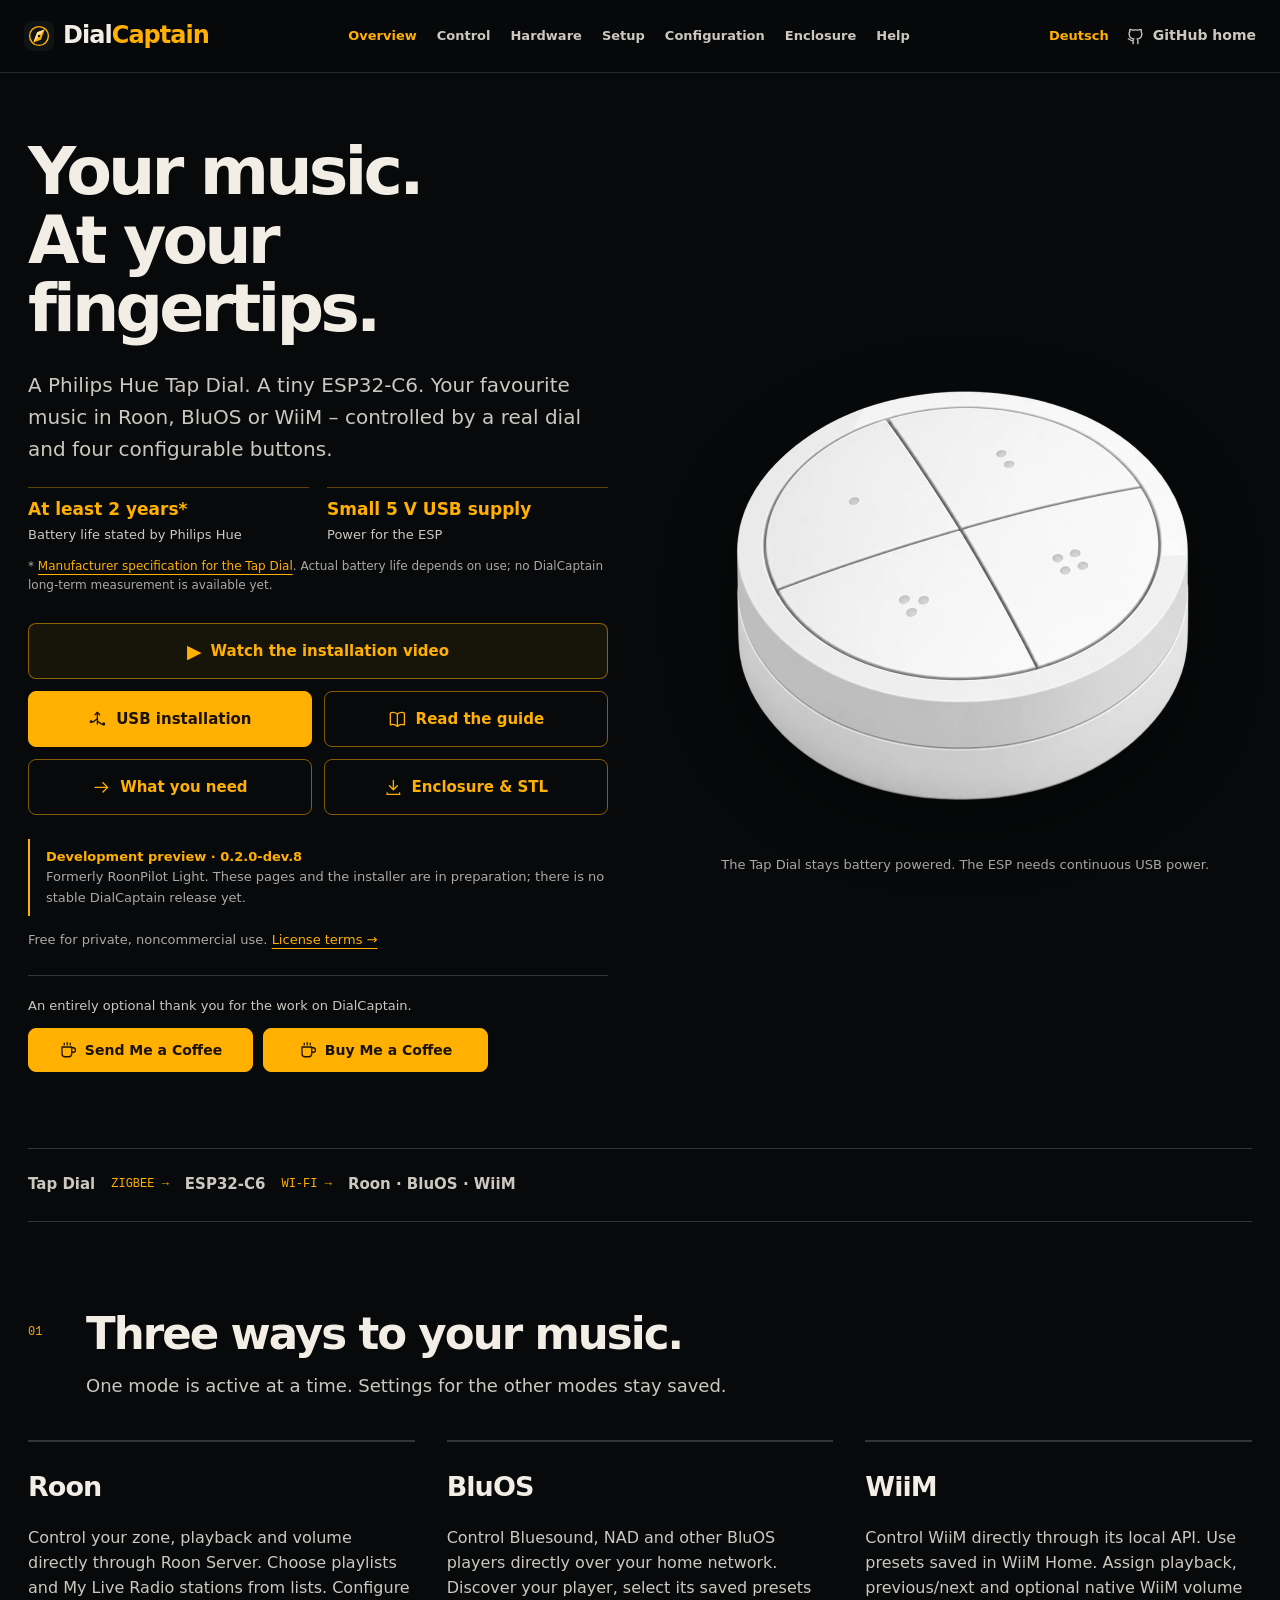
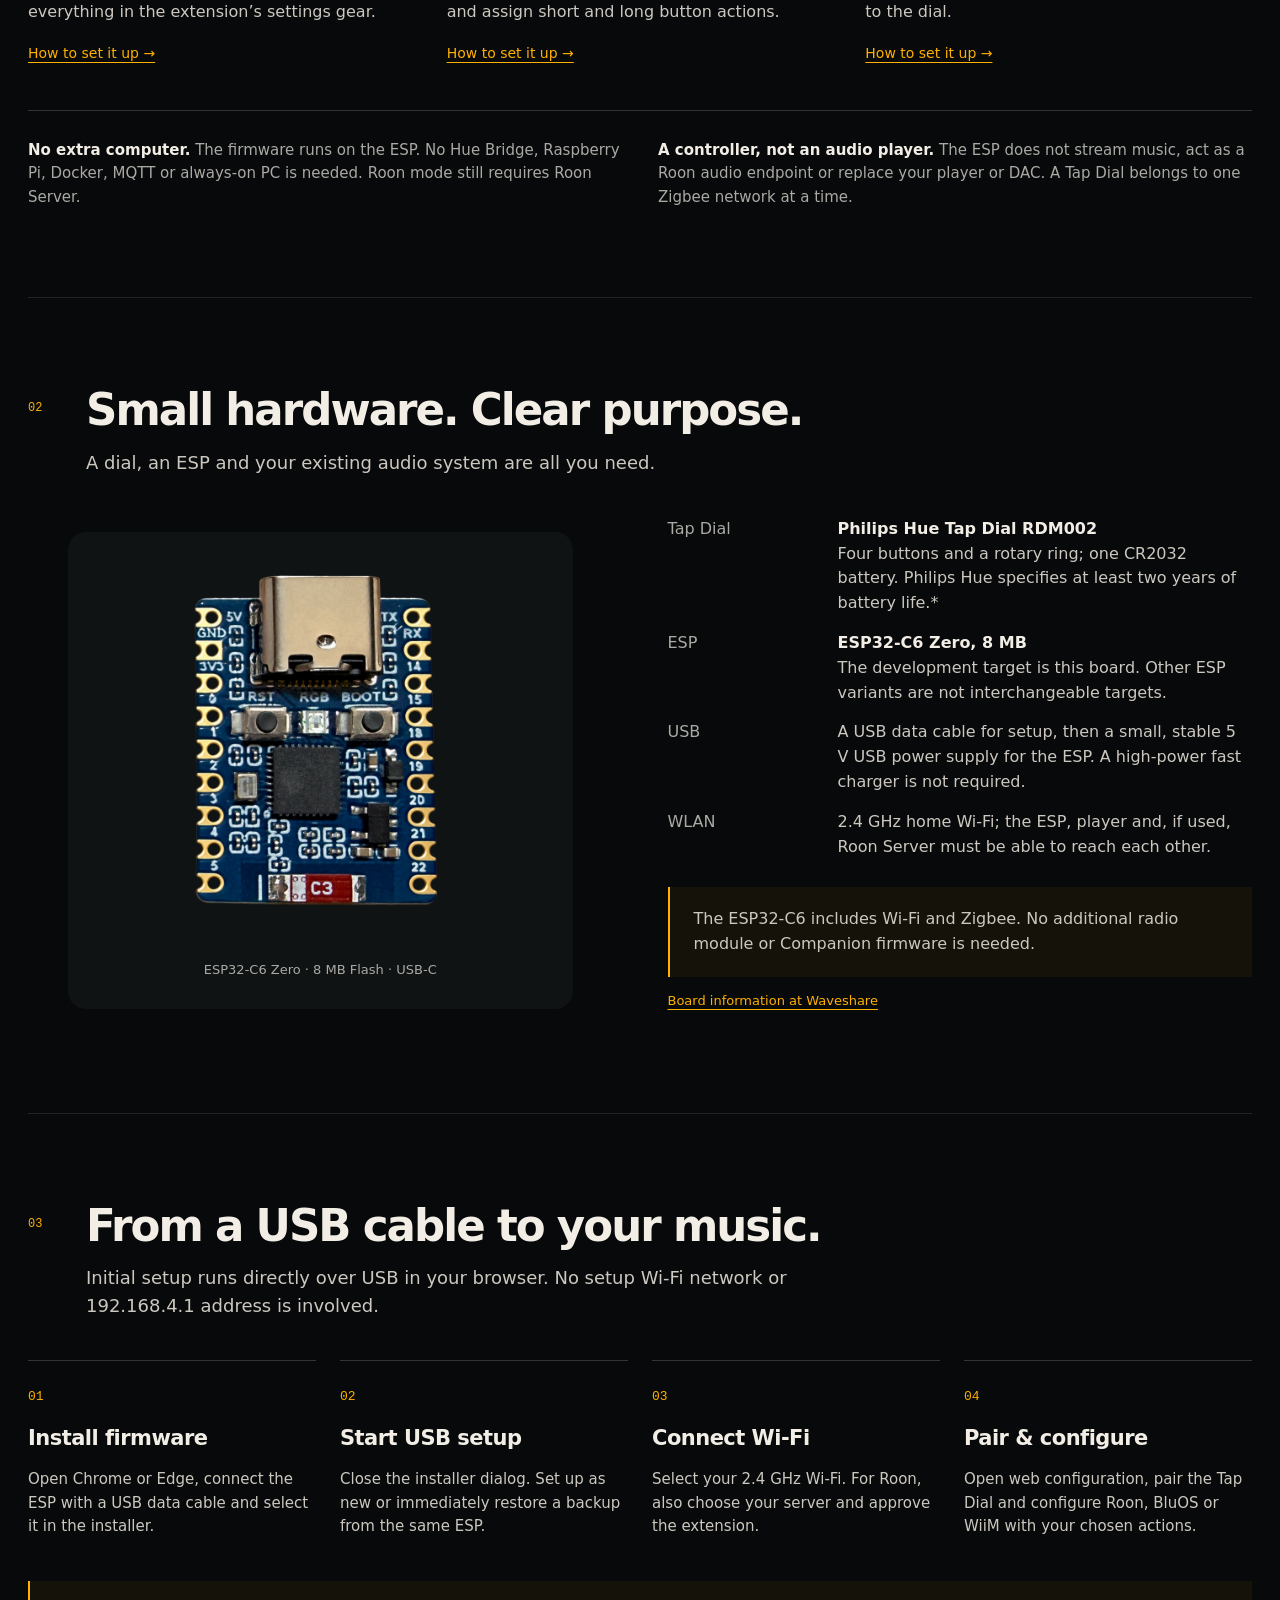
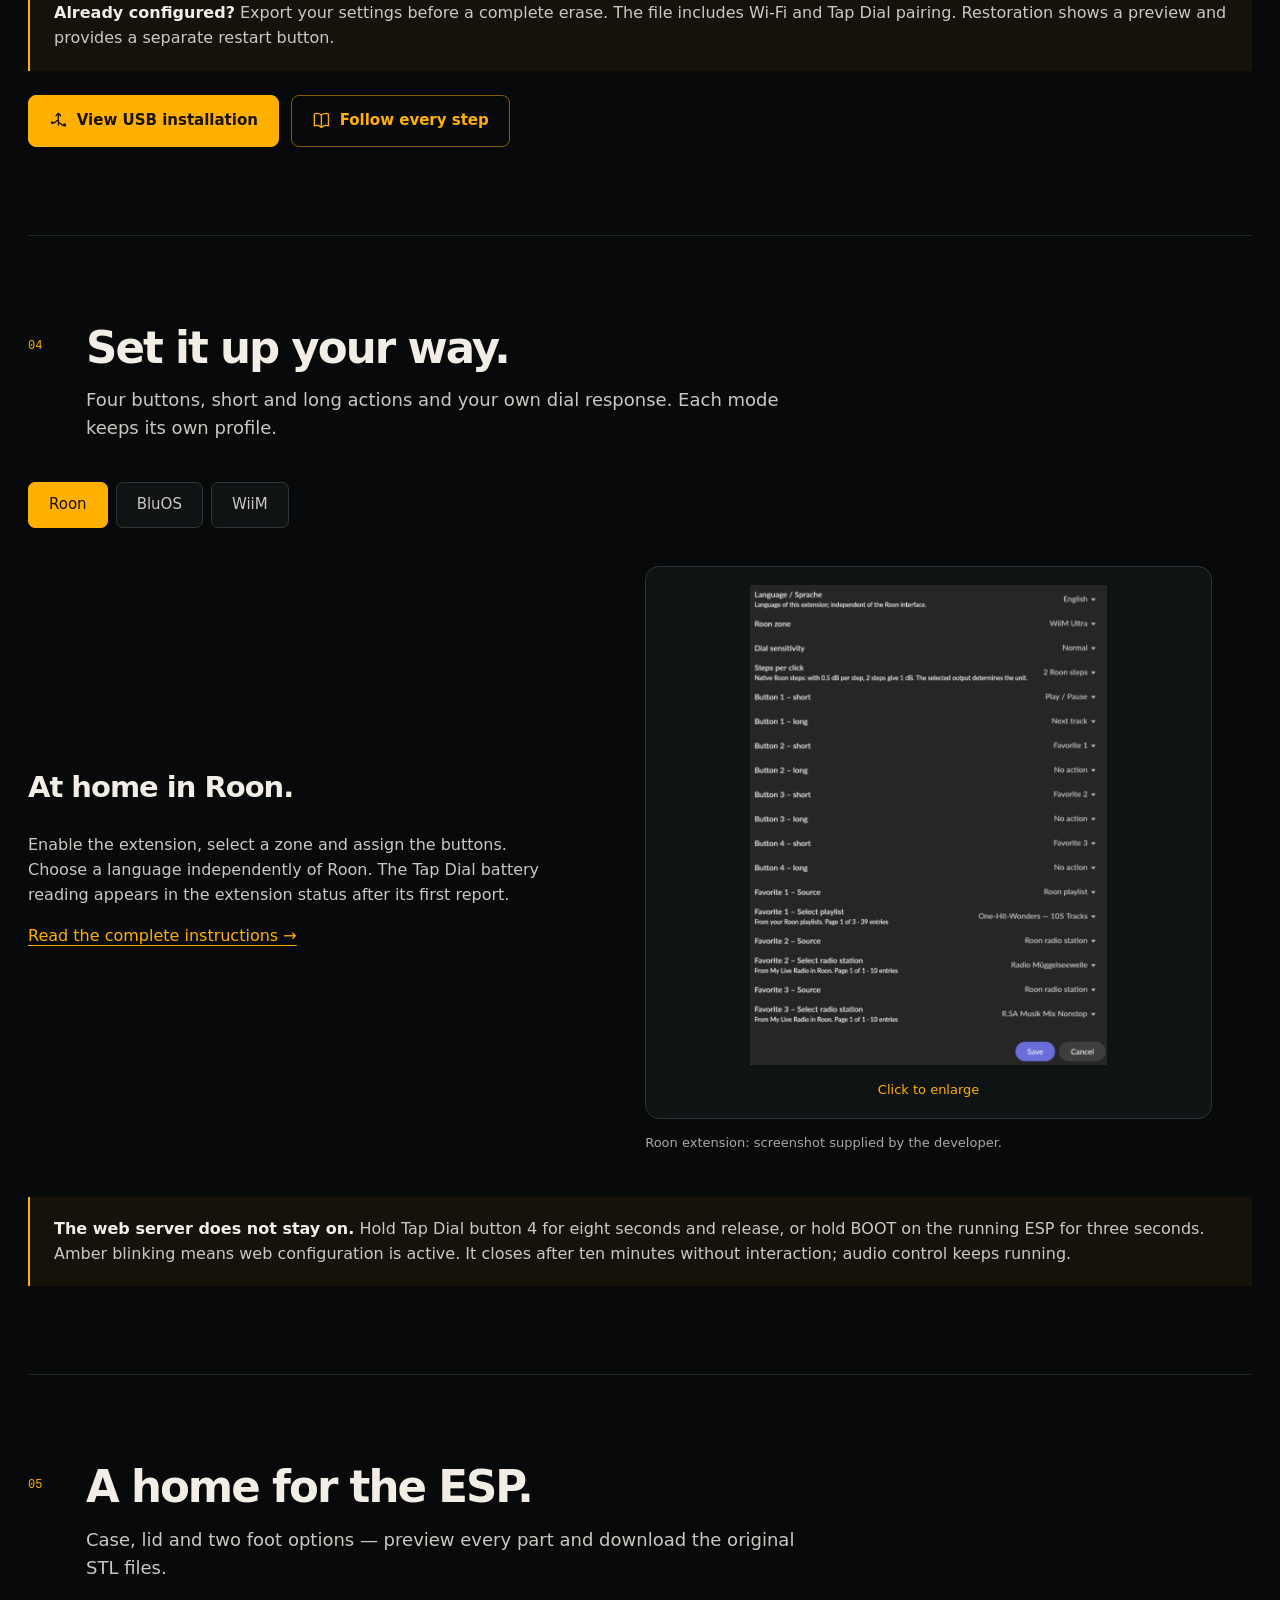
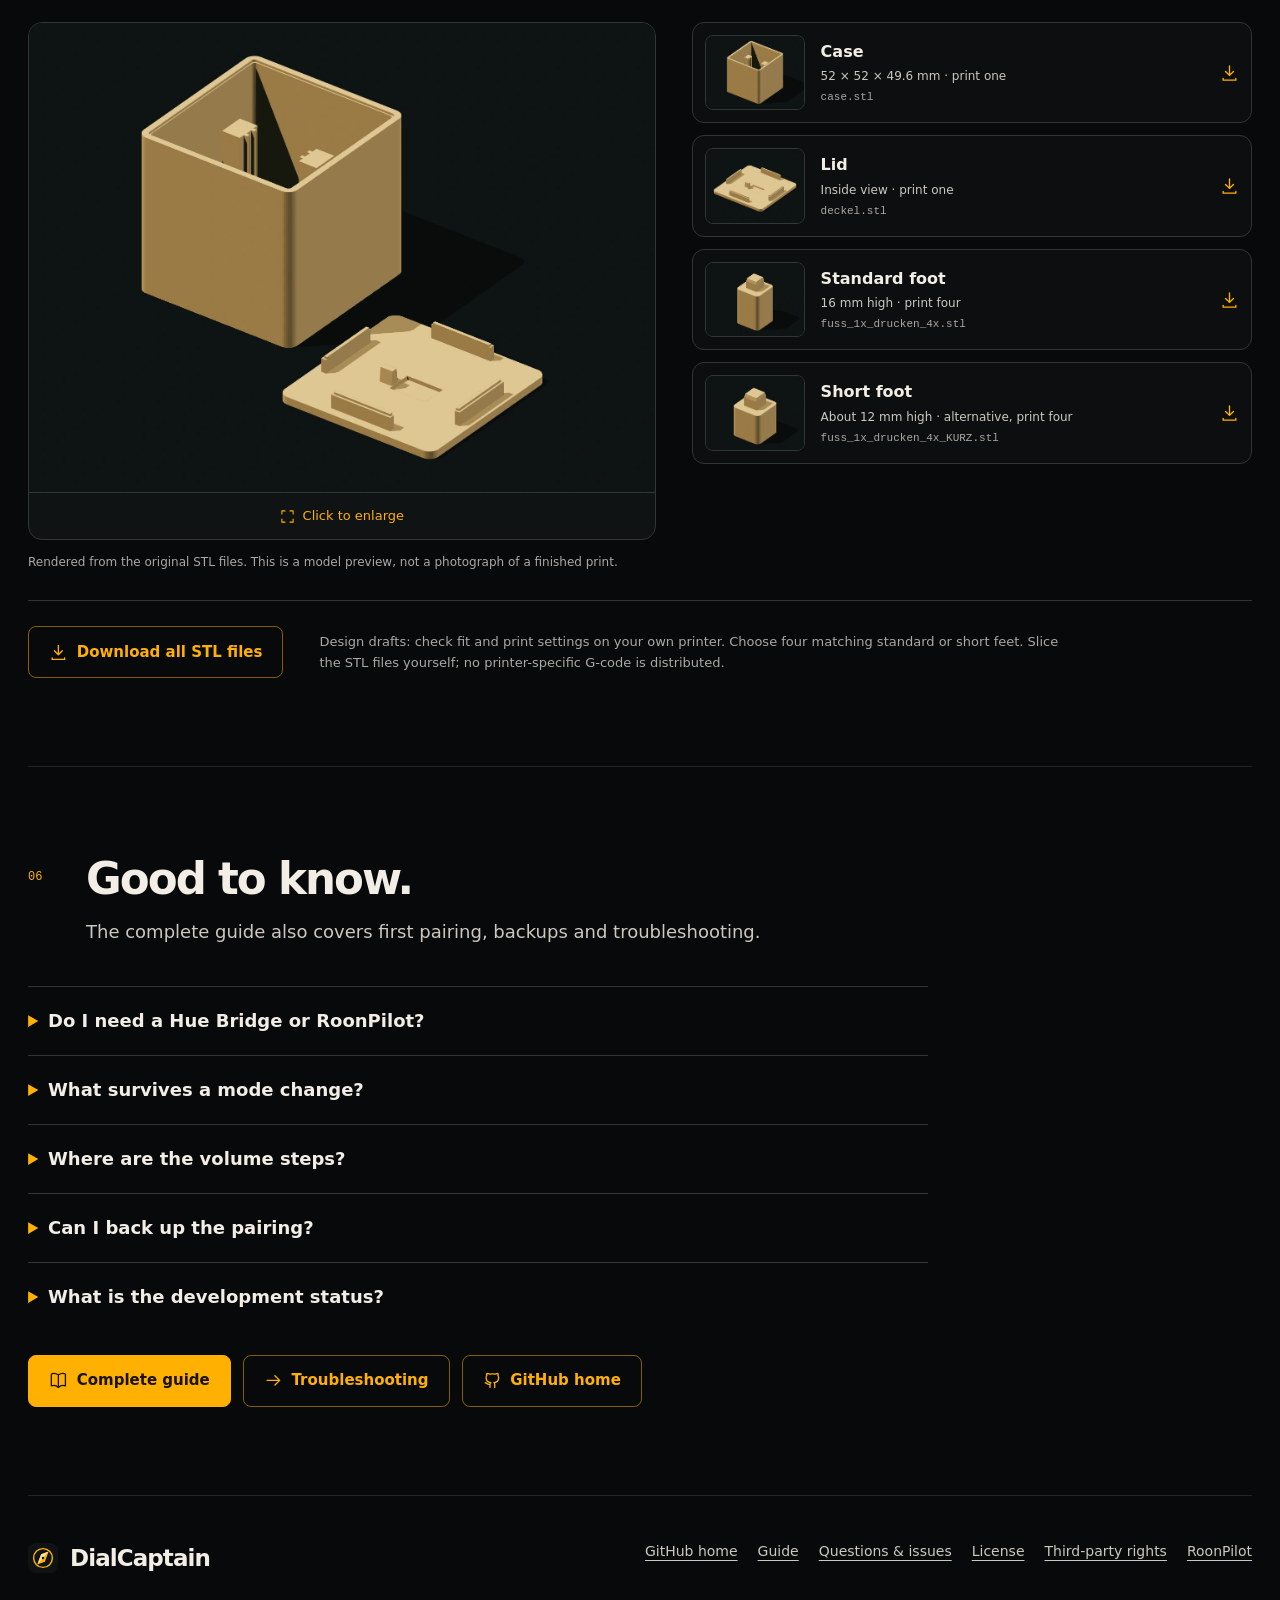
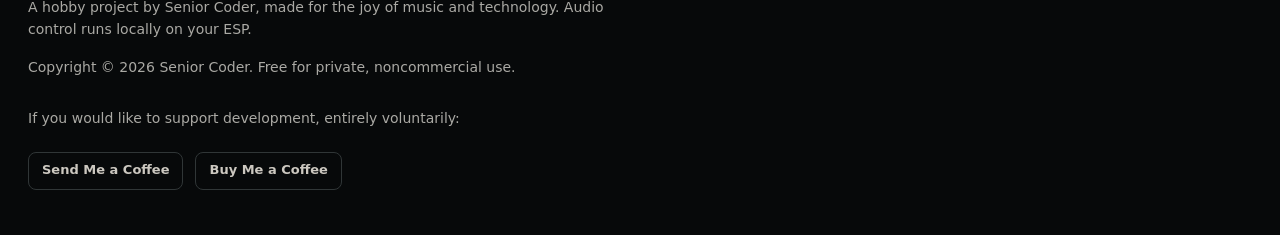
==== commit 0df036ba: "Highlight Tap Dial battery life and simple USB power on project pages" ====
--- a/docs/index.html
+++ b/docs/index.html
@@ -1,5 +1,5 @@
 <!doctype html>
-<html lang="en"><head><meta charset="utf-8"><meta name="viewport" content="width=device-width, initial-scale=1"><meta name="color-scheme" content="dark"><meta name="theme-color" content="#07090a"><meta name="robots" content="noindex,nofollow"><meta name="description" content="Philips Hue Tap Dial + ESP32-C6: Roon, BluOS, WiiM. USB setup, configuration and printable enclosure."><title>DialCaptain — A real dial for Roon, BluOS and WiiM</title><link rel="icon" href="assets/favicon.svg"><link rel="stylesheet" href="assets/foundation.css"><link rel="stylesheet" href="assets/project.css?v=video-guide-1"><script src="assets/navigation.js" defer></script><script src="assets/project.js" defer></script></head>
+<html lang="en"><head><meta charset="utf-8"><meta name="viewport" content="width=device-width, initial-scale=1"><meta name="color-scheme" content="dark"><meta name="theme-color" content="#07090a"><meta name="robots" content="noindex,nofollow"><meta name="description" content="Philips Hue Tap Dial + ESP32-C6: Roon, BluOS, WiiM. USB setup, configuration and printable enclosure."><title>DialCaptain — A real dial for Roon, BluOS and WiiM</title><link rel="icon" href="assets/favicon.svg"><link rel="stylesheet" href="assets/foundation.css"><link rel="stylesheet" href="assets/project.css?v=power-benefits-1"><script src="assets/navigation.js" defer></script><script src="assets/project.js" defer></script></head>
 <body class="project-page"><a class="skip-link" href="#main">Skip to content</a><svg class="icon-sprite" aria-hidden="true"><symbol id="i-usb" viewBox="0 0 24 24"><path d="M12 3v15M9 6l3-3 3 3M12 11l-5 4H4M12 14l5 4h3"/><circle cx="4" cy="15" r="1"/><rect x="19" y="17" width="2" height="2"/></symbol><symbol id="i-book" viewBox="0 0 24 24"><path d="M12 5v16M12 5C8 2 4 3 3 4v15c3-1 6-1 9 2 3-3 6-3 9-2V4c-1-1-5-2-9 1Z"/></symbol><symbol id="i-arrow" viewBox="0 0 24 24"><path d="M4 12h16M14 6l6 6-6 6"/></symbol><symbol id="i-download" viewBox="0 0 24 24"><path d="M12 3v12M7 10l5 5 5-5M4 19v2h16v-2"/></symbol><symbol id="i-github" viewBox="0 0 24 24"><path d="M9 21v-4c-4 1-4-2-6-2M15 21v-4c0-1-.5-2-1-2 4-.5 6-2 6-6 0-1-.5-3-1-3 .5-1 .5-3 0-3-2 0-3 1-4 1-2-.5-4-.5-6 0-1 0-2-1-4-1-.5 0-.5 2 0 3-.5 0-1 2-1 3 0 4 2 5.5 6 6-.5 0-1 1-1 2"/></symbol></svg>
 <header class="site-header">
 <div class="header-inner"><a class="brand" href="#overview" aria-label="DialCaptain"><img src="assets/favicon.svg" alt="" width="30" height="30"><span>Dial<em>Captain</em></span></a>
@@ -19,6 +19,8 @@
 <div class="hero-copy">
 <h1>Your music.<br>At your fingertips.</h1>
 <p>A Philips Hue Tap Dial. A tiny ESP32-C6. Your favourite music in Roon, BluOS or WiiM – controlled by a real dial and four configurable buttons.</p>
+<ul class="power-highlights" aria-label="Battery and power"><li><strong>At least 2 years*</strong><span>Battery life stated by Philips Hue</span></li><li><strong>Small 5 V USB supply</strong><span>Power for the ESP</span></li></ul>
+<p class="power-footnote">* <a href="https://www.philips-hue.com/en-gb/p/hue-tap-dial-switch/8719514440999">Manufacturer specification for the Tap Dial</a>. Actual battery life depends on use; no DialCaptain long-term measurement is available yet.</p>
 <div class="hero-actions"><a class="button secondary video-guide-link" href="video/dialcaptain-installation-en.html"><span aria-hidden="true">▶</span>Watch the installation video</a><a class="button primary" href="firmware/?lang=en" ><svg aria-hidden="true"><use href="#i-usb"></use></svg>USB installation</a><a class="button secondary" href="guide/" ><svg aria-hidden="true"><use href="#i-book"></use></svg>Read the guide</a><a class="button secondary" href="#hardware" ><svg aria-hidden="true"><use href="#i-arrow"></use></svg>What you need</a><a class="button secondary" href="#enclosure" ><svg aria-hidden="true"><use href="#i-download"></use></svg>Enclosure & STL</a>
 </div>
 <div class="release-note"><strong>Development preview · 0.2.0-dev.8</strong><br>Formerly RoonPilot Light. These pages and the installer are in preparation; there is no stable DialCaptain release yet.</div>
@@ -70,7 +72,7 @@
 <figure class="hardware-image"><img src="assets/esp32-c6-zero.webp" alt="ESP32-C6 Zero board with USB-C, RGB LED, BOOT and RESET buttons" width="683" height="900" loading="lazy">
 <figcaption>ESP32-C6 Zero · 8 MB Flash · USB-C</figcaption>
 </figure>
-<div><dl class="detail-list"><dt>Tap Dial</dt><dd><strong>Philips Hue Tap Dial RDM002</strong><br>Four buttons and a rotary ring; its own battery supply.</dd><dt>ESP</dt><dd><strong>ESP32-C6 Zero, 8 MB</strong><br>The development target is this board. Other ESP variants are not interchangeable targets.</dd><dt>USB</dt><dd>A USB data cable for setup, then continuous 5 V USB power for the ESP.</dd><dt>WLAN</dt><dd>2.4 GHz home Wi-Fi; the ESP, player and, if used, Roon Server must be able to reach each other.</dd></dl>
+<div><dl class="detail-list"><dt>Tap Dial</dt><dd><strong>Philips Hue Tap Dial RDM002</strong><br>Four buttons and a rotary ring; one CR2032 battery. Philips Hue specifies at least two years of battery life.*</dd><dt>ESP</dt><dd><strong>ESP32-C6 Zero, 8 MB</strong><br>The development target is this board. Other ESP variants are not interchangeable targets.</dd><dt>USB</dt><dd>A USB data cable for setup, then a small, stable 5 V USB power supply for the ESP. A high-power fast charger is not required.</dd><dt>WLAN</dt><dd>2.4 GHz home Wi-Fi; the ESP, player and, if used, Roon Server must be able to reach each other.</dd></dl>
 <div class="notice">The ESP32-C6 includes Wi-Fi and Zigbee. No additional radio module or Companion firmware is needed.</div>
 <p class="media-caption"><a class="inline-link" href="https://www.waveshare.com/wiki/ESP32-C6-Zero">Board information at Waveshare</a>
 </p>
--- a/docs/assets/project.css
+++ b/docs/assets/project.css
@@ -241,3 +241,11 @@
 /* Installation tutorial, added without replacing existing navigation. */
 .hero-actions .video-guide-link{grid-column:1 / -1;background:rgba(255,176,0,.065)}
 .video-guide-link span{font-size:19px;color:var(--accent)}
+
+/* Compact battery and USB-power facts near the introduction. */
+.power-highlights { display:grid; grid-template-columns:repeat(2,minmax(0,1fr)); gap:18px; max-width:580px; margin:22px 0 0; padding:0; list-style:none; }
+.power-highlights li { min-width:0; padding-top:10px; border-top:1px solid rgba(var(--accent-rgb),.35); }
+.power-highlights strong { display:block; color:var(--accent); font-size:17px; line-height:1.4; }
+.power-highlights span { display:block; margin-top:4px; color:var(--muted-strong); font-size:13px; line-height:1.5; }
+.hero-copy > .power-footnote { max-width:580px; margin:12px 0 0; color:var(--muted); font-size:12px; line-height:1.6; }
+.power-footnote a { color:var(--accent); }
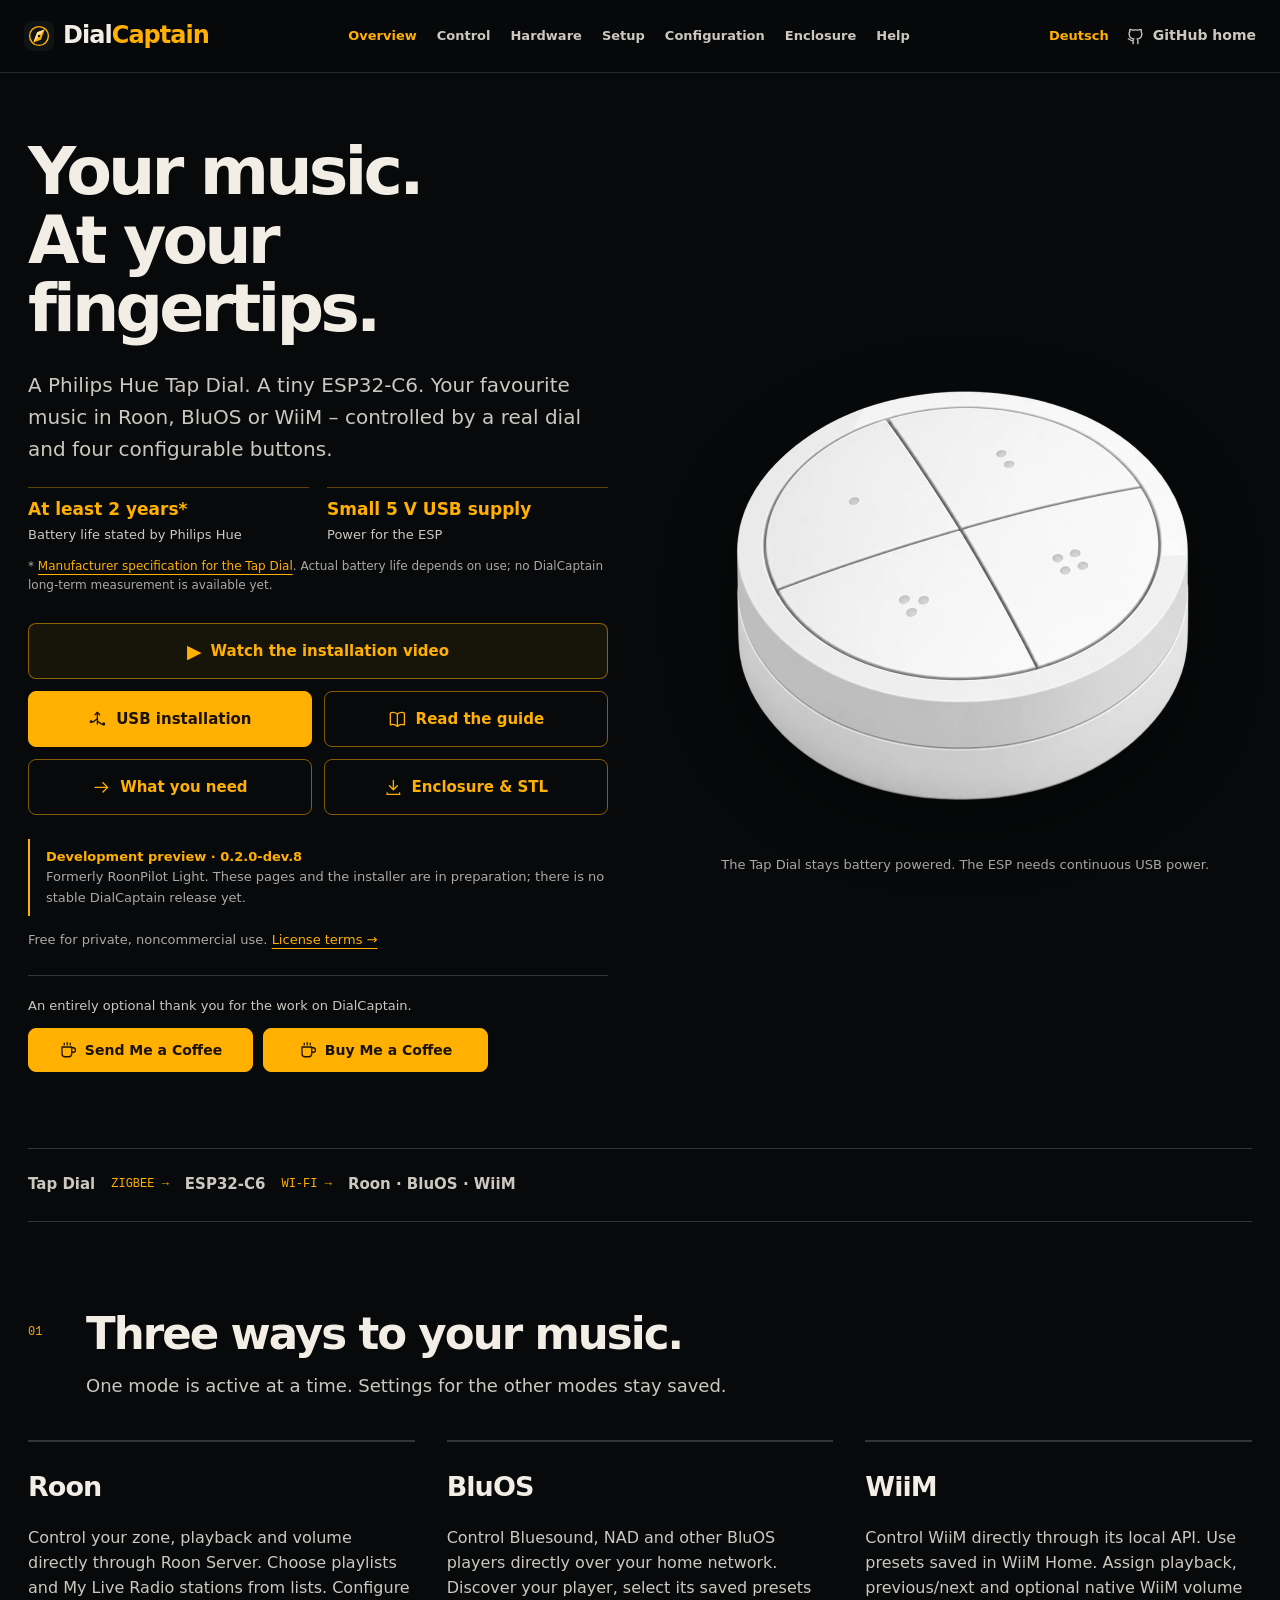
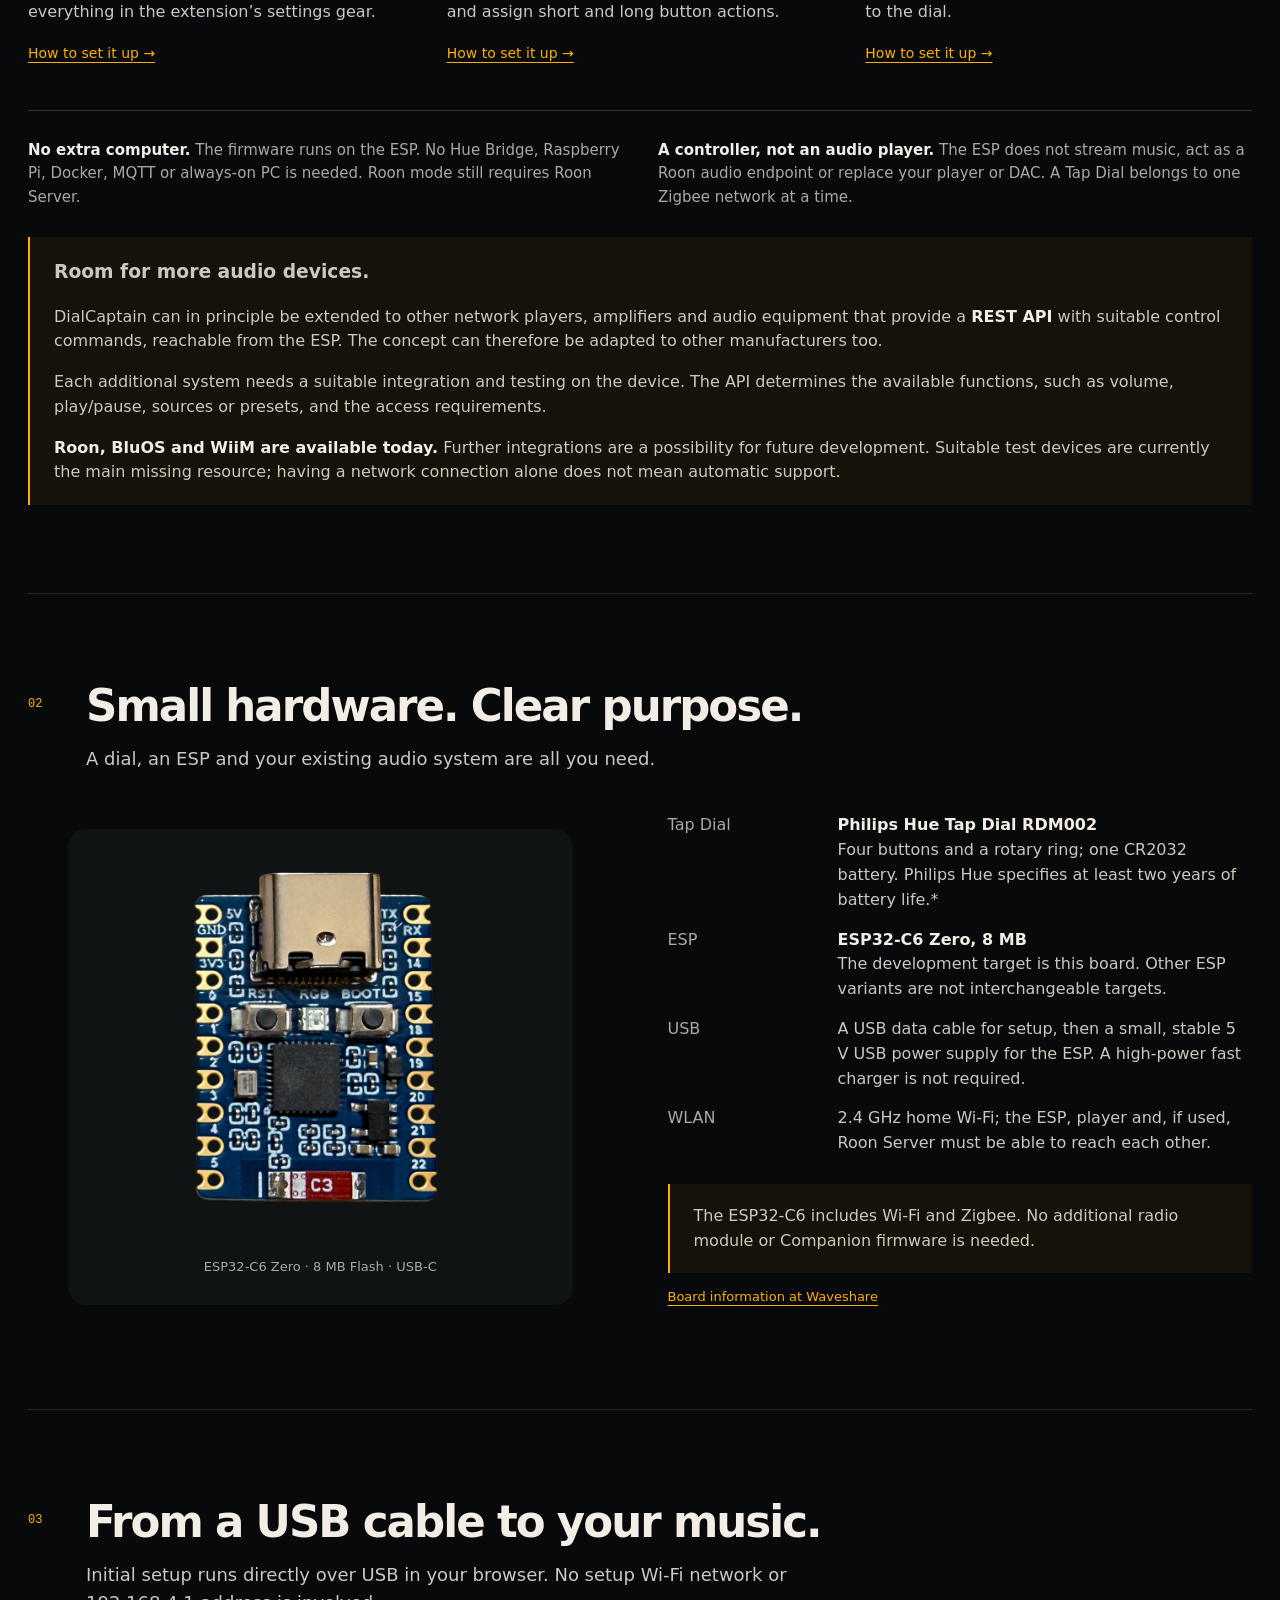
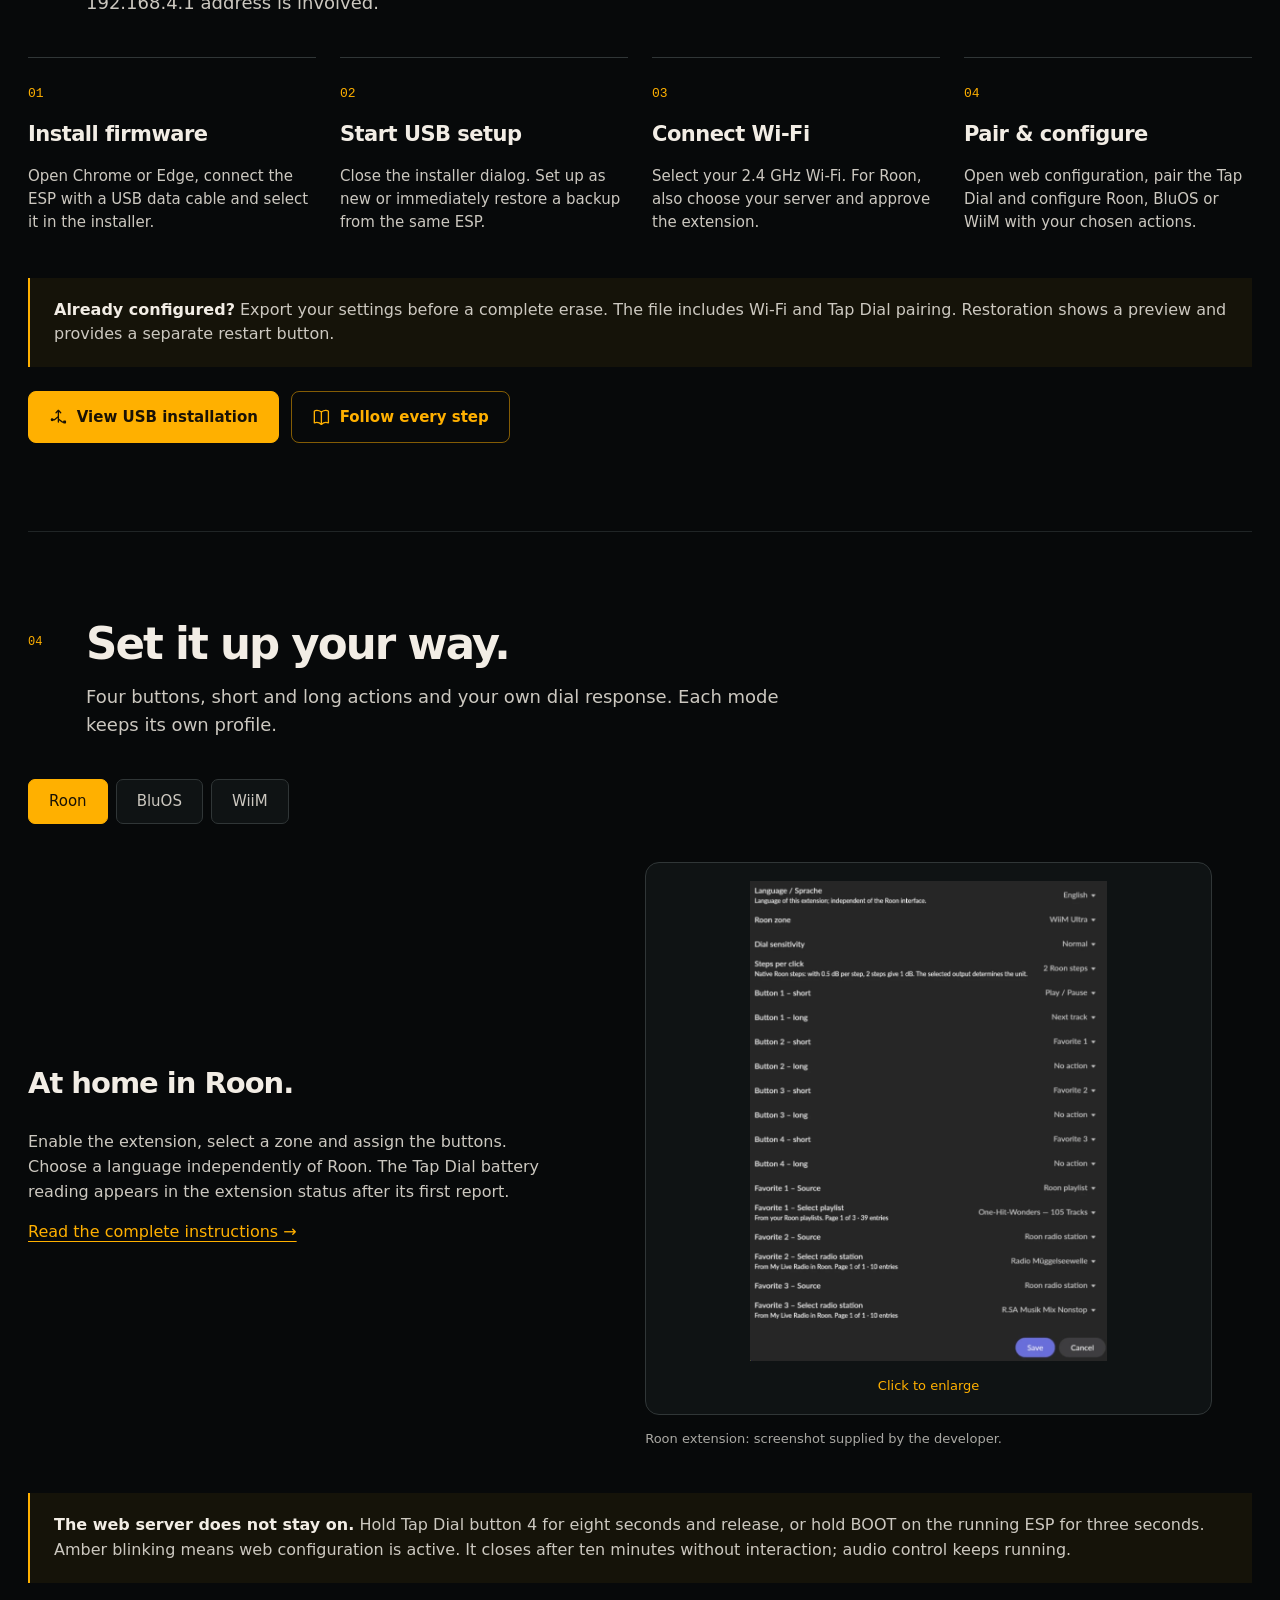
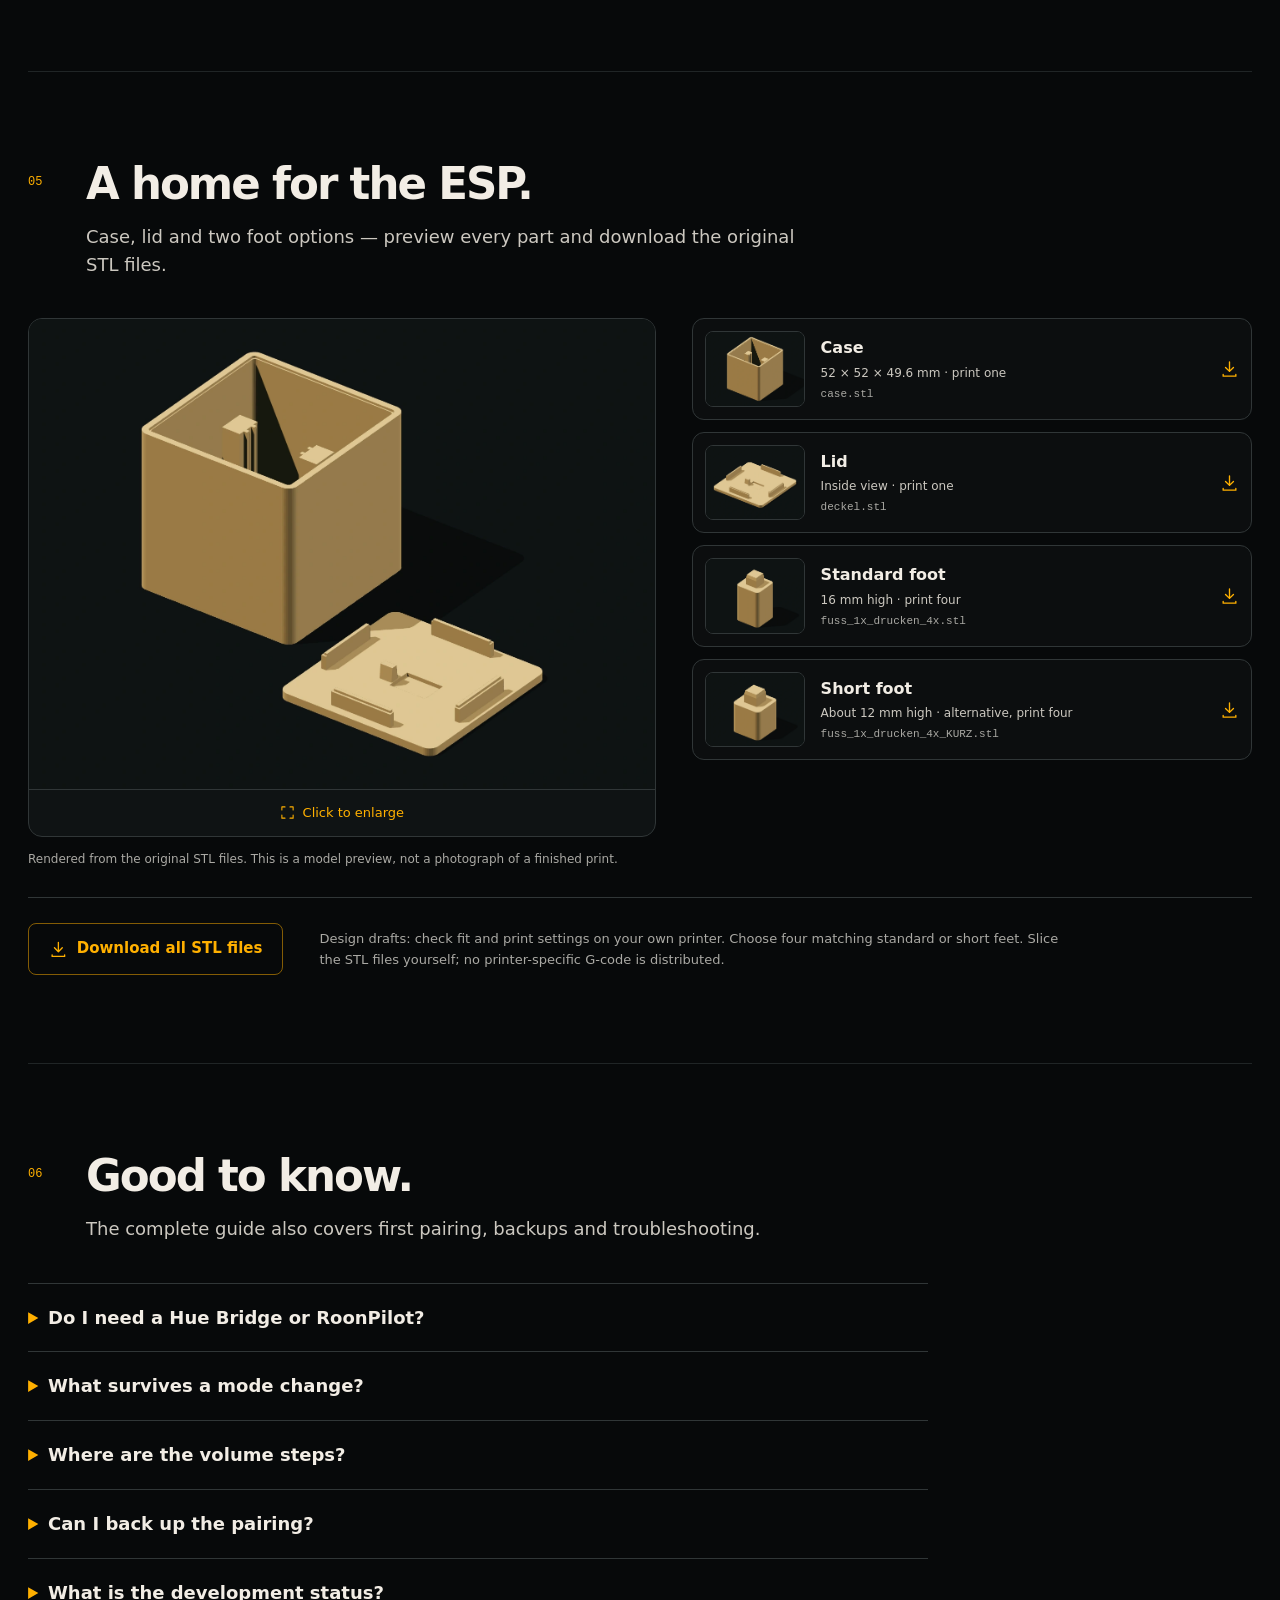
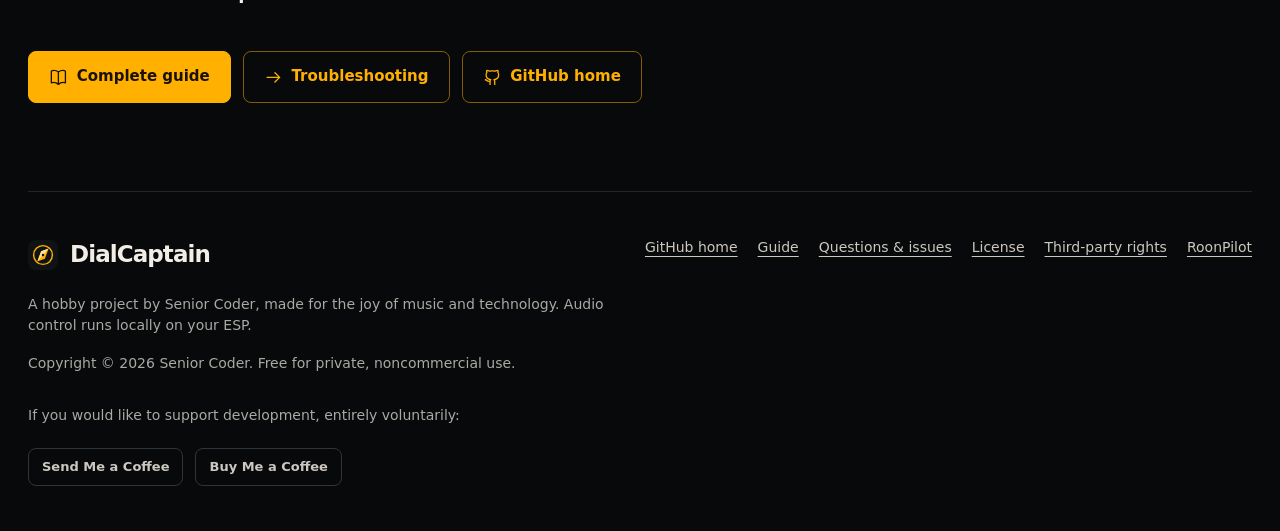
==== commit f6404a30: "Explain future REST API integrations and test-device requirements" ====
--- a/docs/index.html
+++ b/docs/index.html
@@ -59,6 +59,7 @@
 <p><strong>No extra computer.</strong> The firmware runs on the ESP. No Hue Bridge, Raspberry Pi, Docker, MQTT or always-on PC is needed. Roon mode still requires Roon Server.</p>
 <p><strong>A controller, not an audio player.</strong> The ESP does not stream music, act as a Roon audio endpoint or replace your player or DAC. A Tap Dial belongs to one Zigbee network at a time.</p>
 </div>
+<aside class="notice" id="future-integrations" aria-labelledby="future-integrations-title"><h3 id="future-integrations-title">Room for more audio devices.</h3><p>DialCaptain can in principle be extended to other network players, amplifiers and audio equipment that provide a <strong>REST API</strong> with suitable control commands, reachable from the ESP. The concept can therefore be adapted to other manufacturers too.</p><p>Each additional system needs a suitable integration and testing on the device. The API determines the available functions, such as volume, play/pause, sources or presets, and the access requirements.</p><p><strong>Roon, BluOS and WiiM are available today.</strong> Further integrations are a possibility for future development. Suitable test devices are currently the main missing resource; having a network connection alone does not mean automatic support.</p></aside>
 </section>
 <section id="hardware" class="content-section page-width">
 <div class="section-heading">
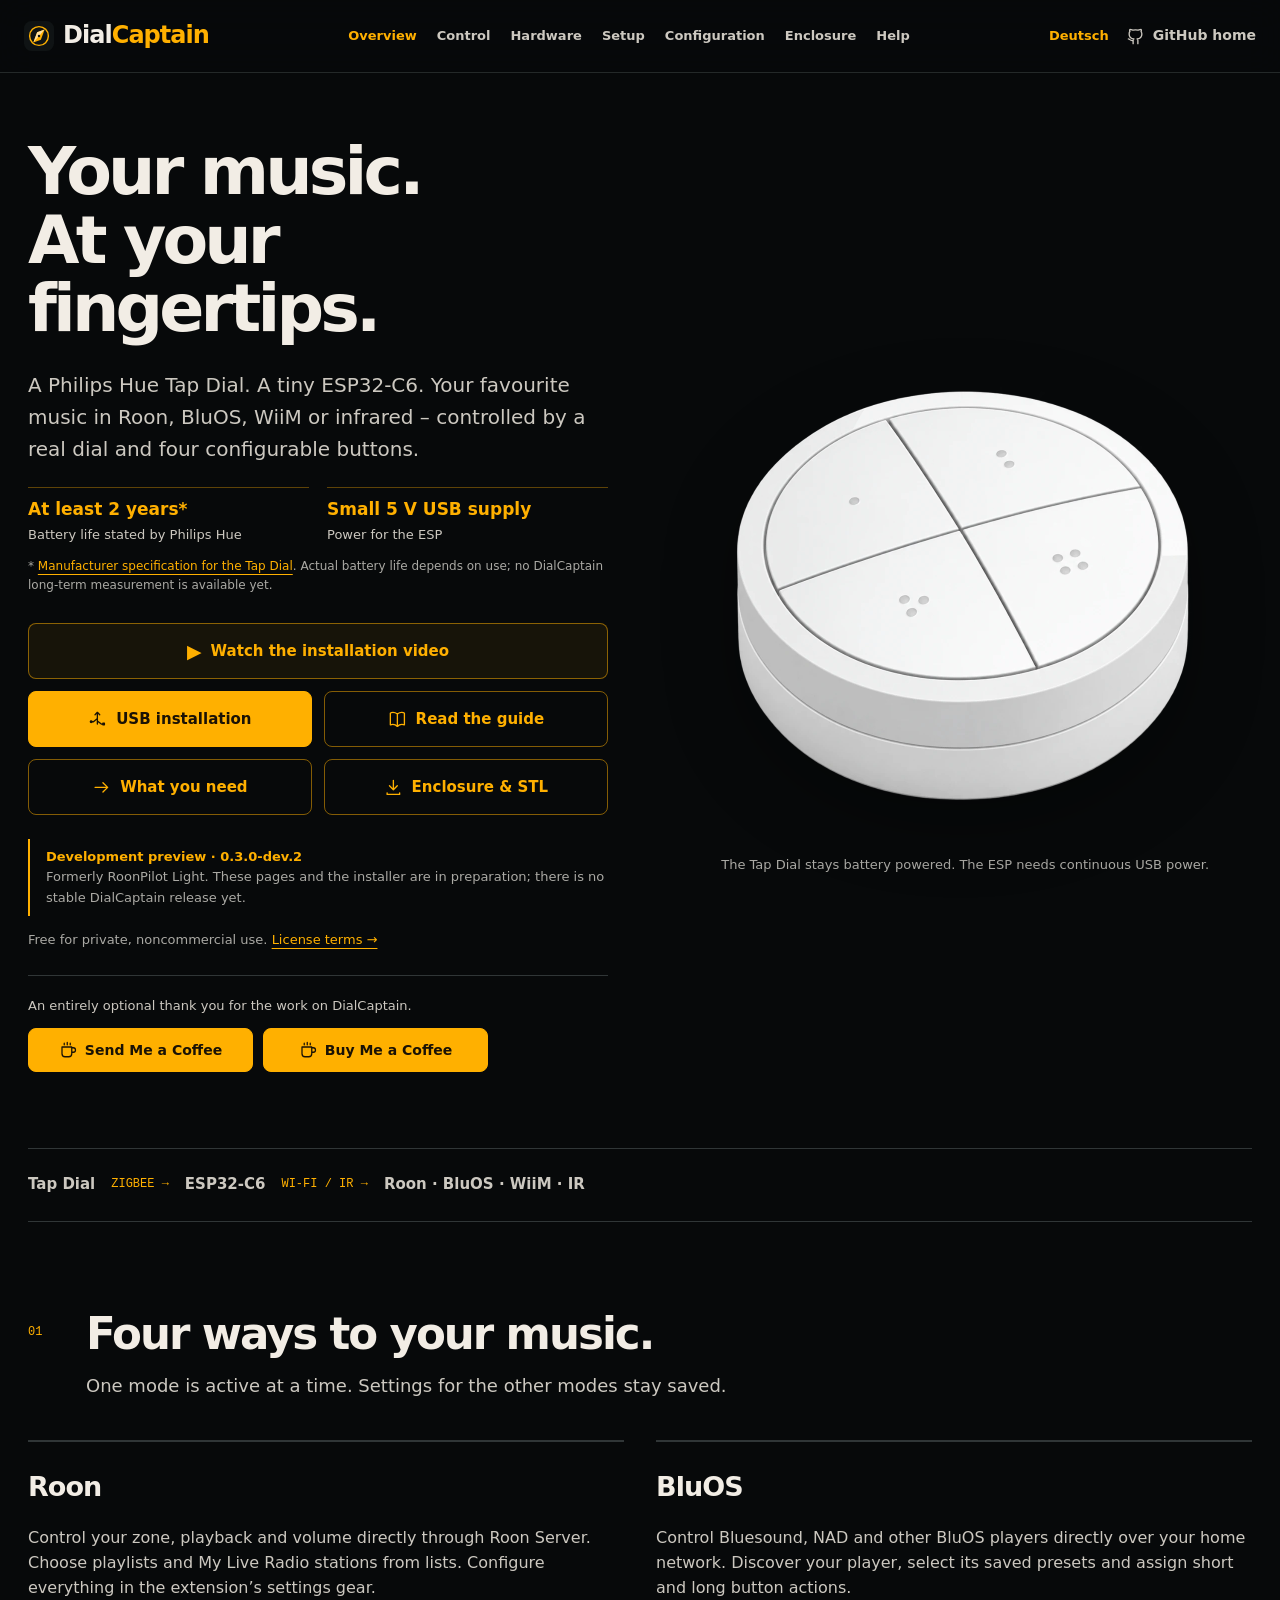
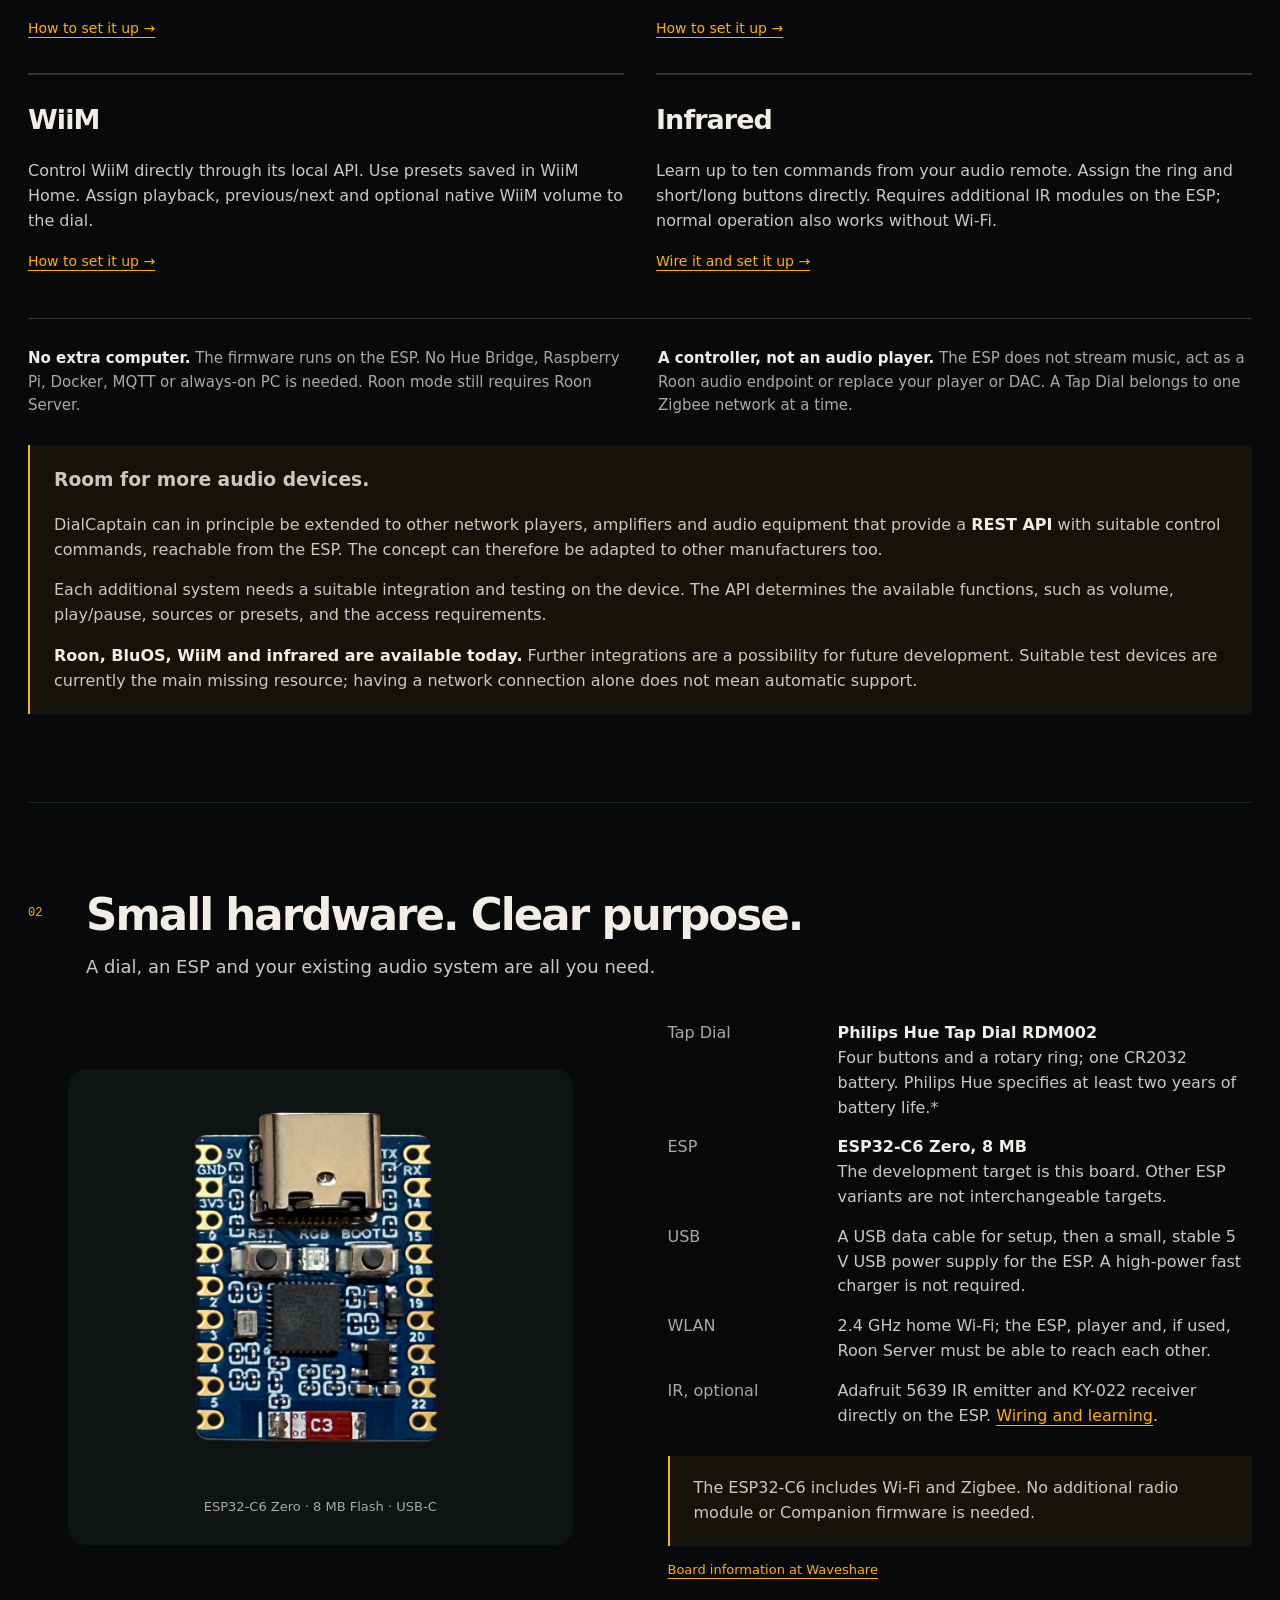
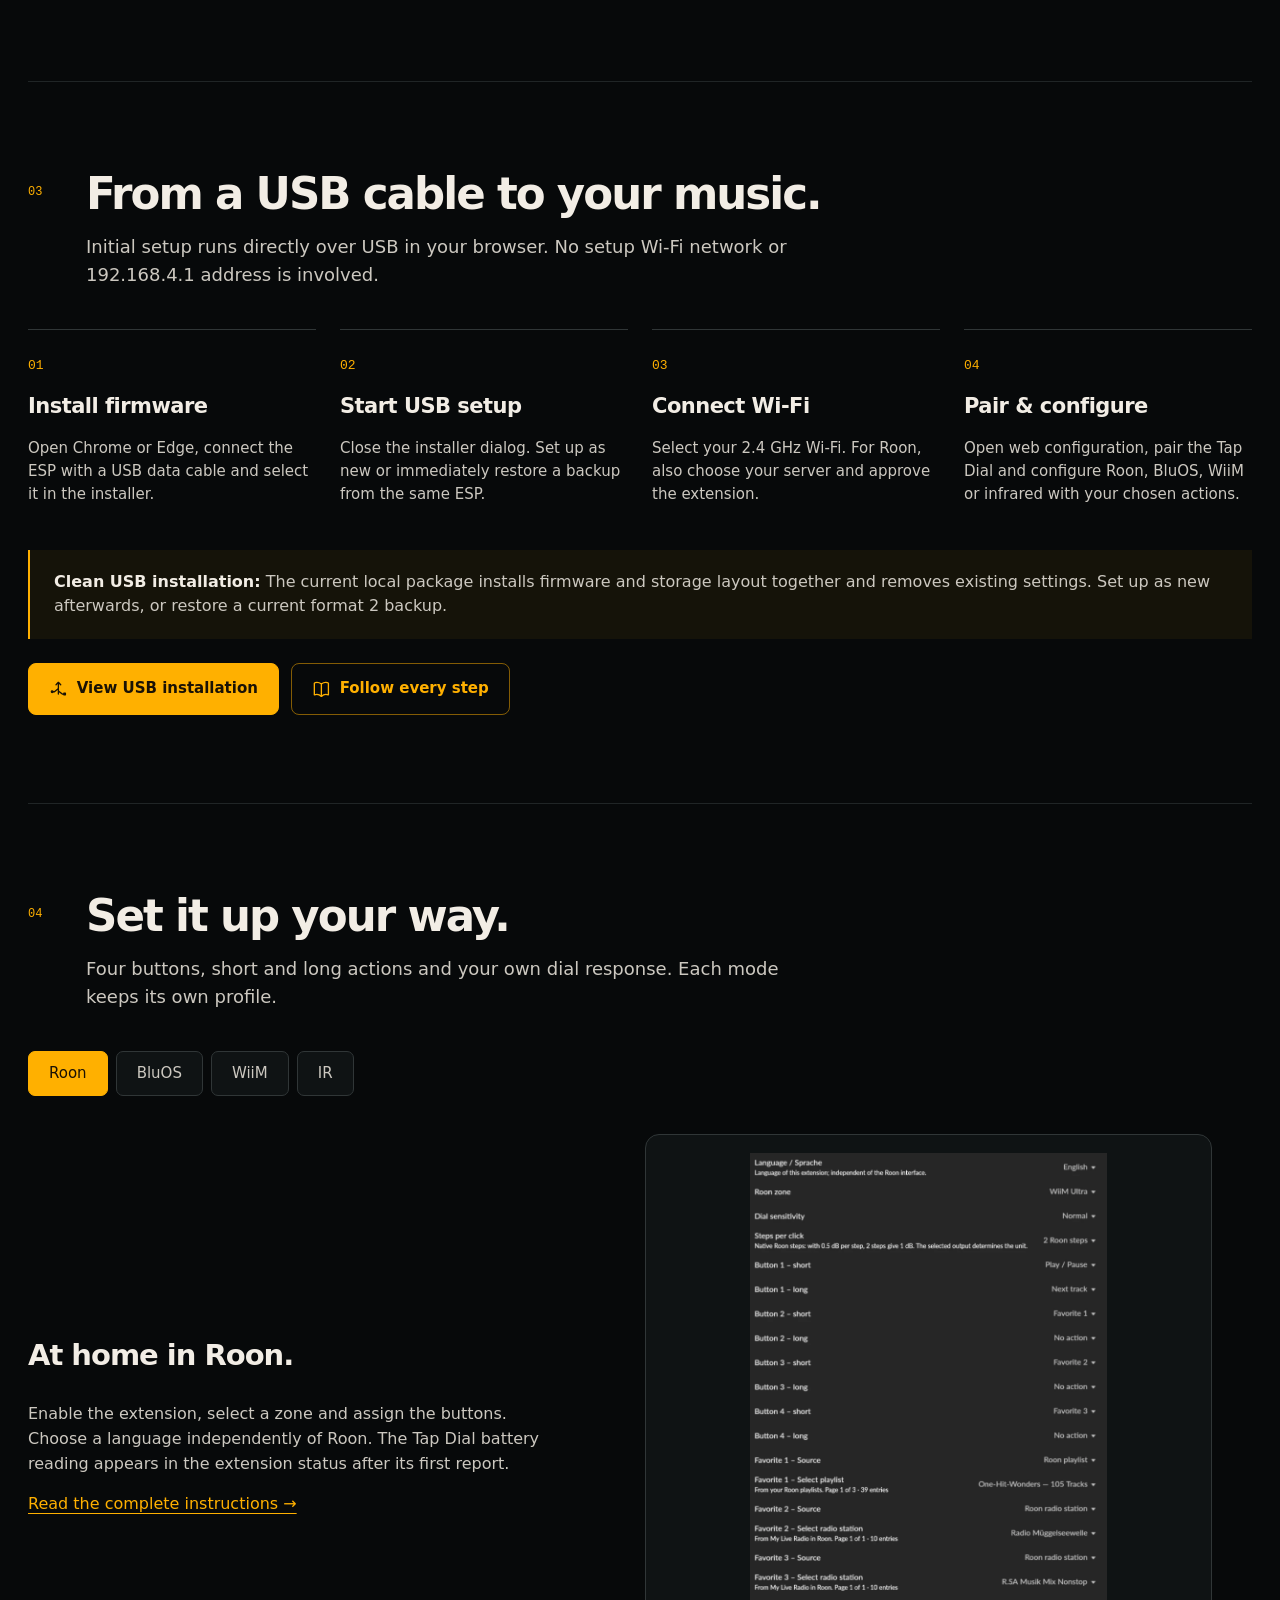
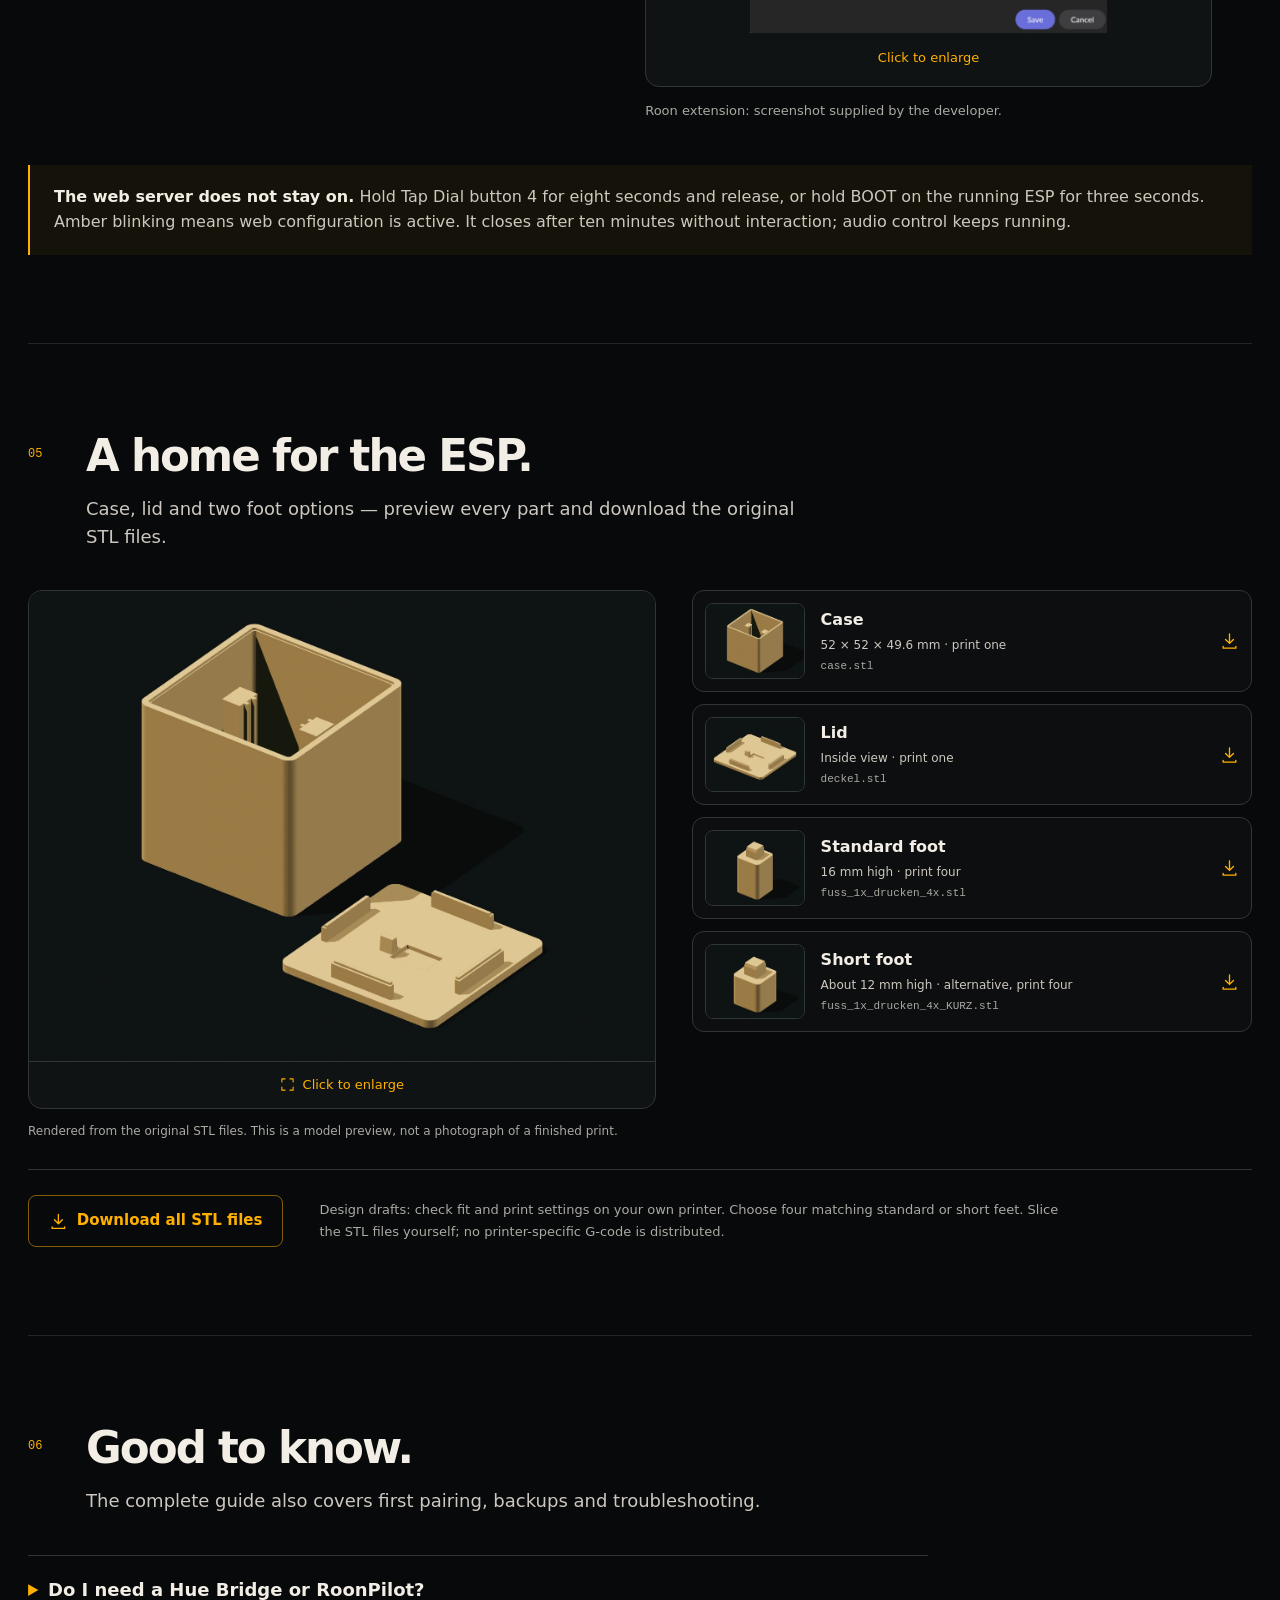
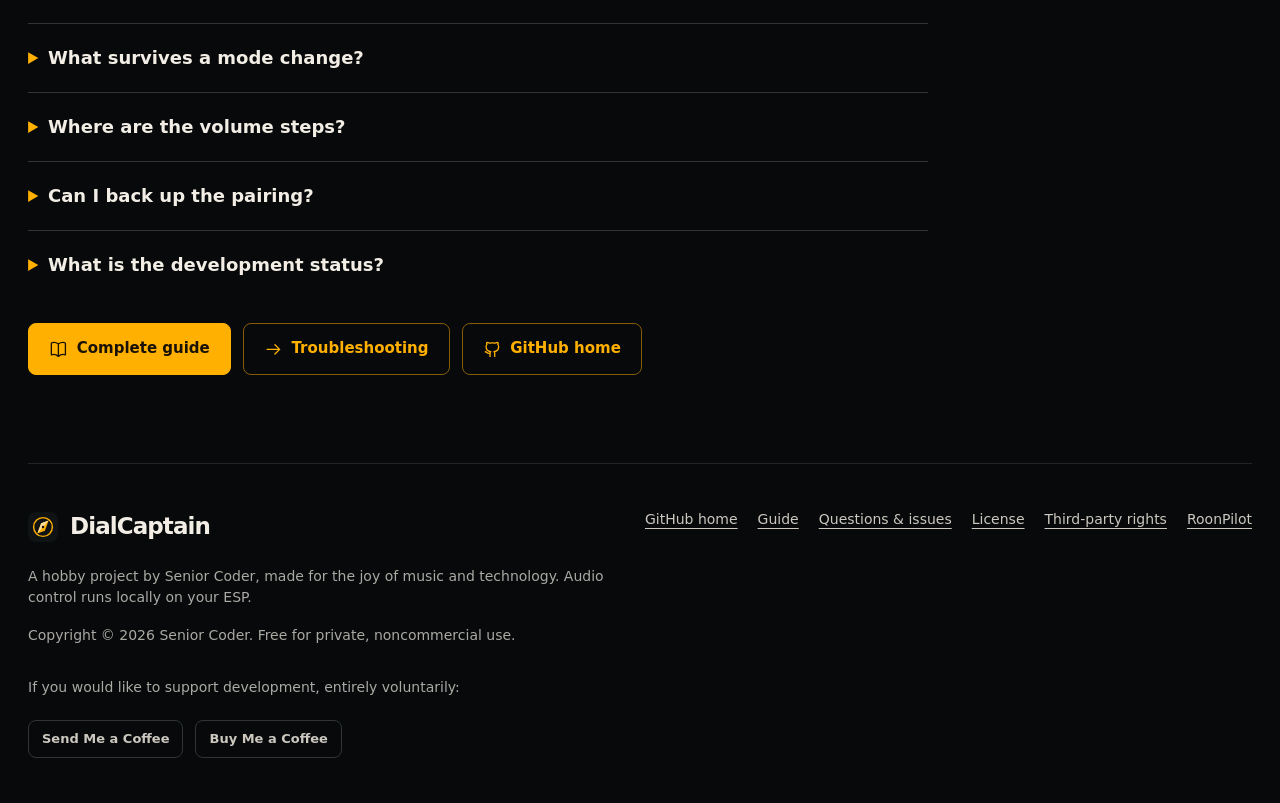
==== commit 6f9ba946: "Document current DialCaptain IR and clean USB setup" ====
--- a/docs/index.html
+++ b/docs/index.html
@@ -1,5 +1,5 @@
 <!doctype html>
-<html lang="en"><head><meta charset="utf-8"><meta name="viewport" content="width=device-width, initial-scale=1"><meta name="color-scheme" content="dark"><meta name="theme-color" content="#07090a"><meta name="robots" content="noindex,nofollow"><meta name="description" content="Philips Hue Tap Dial + ESP32-C6: Roon, BluOS, WiiM. USB setup, configuration and printable enclosure."><title>DialCaptain — A real dial for Roon, BluOS and WiiM</title><link rel="icon" href="assets/favicon.svg"><link rel="stylesheet" href="assets/foundation.css"><link rel="stylesheet" href="assets/project.css?v=power-benefits-1"><script src="assets/navigation.js" defer></script><script src="assets/project.js" defer></script></head>
+<html lang="en"><head><meta charset="utf-8"><meta name="viewport" content="width=device-width, initial-scale=1"><meta name="color-scheme" content="dark"><meta name="theme-color" content="#07090a"><meta name="robots" content="noindex,nofollow"><meta name="description" content="Philips Hue Tap Dial + ESP32-C6: Roon, BluOS, WiiM and IR. USB setup, configuration and printable enclosure."><title>DialCaptain — A real dial for Roon, BluOS, WiiM and infrared</title><link rel="icon" href="assets/favicon.svg"><link rel="stylesheet" href="assets/foundation.css"><link rel="stylesheet" href="assets/project.css?v=dc-0302"><script src="assets/navigation.js" defer></script><script src="assets/project.js" defer></script></head>
 <body class="project-page"><a class="skip-link" href="#main">Skip to content</a><svg class="icon-sprite" aria-hidden="true"><symbol id="i-usb" viewBox="0 0 24 24"><path d="M12 3v15M9 6l3-3 3 3M12 11l-5 4H4M12 14l5 4h3"/><circle cx="4" cy="15" r="1"/><rect x="19" y="17" width="2" height="2"/></symbol><symbol id="i-book" viewBox="0 0 24 24"><path d="M12 5v16M12 5C8 2 4 3 3 4v15c3-1 6-1 9 2 3-3 6-3 9-2V4c-1-1-5-2-9 1Z"/></symbol><symbol id="i-arrow" viewBox="0 0 24 24"><path d="M4 12h16M14 6l6 6-6 6"/></symbol><symbol id="i-download" viewBox="0 0 24 24"><path d="M12 3v12M7 10l5 5 5-5M4 19v2h16v-2"/></symbol><symbol id="i-github" viewBox="0 0 24 24"><path d="M9 21v-4c-4 1-4-2-6-2M15 21v-4c0-1-.5-2-1-2 4-.5 6-2 6-6 0-1-.5-3-1-3 .5-1 .5-3 0-3-2 0-3 1-4 1-2-.5-4-.5-6 0-1 0-2-1-4-1-.5 0-.5 2 0 3-.5 0-1 2-1 3 0 4 2 5.5 6 6-.5 0-1 1-1 2"/></symbol></svg>
 <header class="site-header">
 <div class="header-inner"><a class="brand" href="#overview" aria-label="DialCaptain"><img src="assets/favicon.svg" alt="" width="30" height="30"><span>Dial<em>Captain</em></span></a>
@@ -18,12 +18,12 @@
 <section id="overview" class="hero page-width">
 <div class="hero-copy">
 <h1>Your music.<br>At your fingertips.</h1>
-<p>A Philips Hue Tap Dial. A tiny ESP32-C6. Your favourite music in Roon, BluOS or WiiM – controlled by a real dial and four configurable buttons.</p>
+<p>A Philips Hue Tap Dial. A tiny ESP32-C6. Your favourite music in Roon, BluOS, WiiM or infrared – controlled by a real dial and four configurable buttons.</p>
 <ul class="power-highlights" aria-label="Battery and power"><li><strong>At least 2 years*</strong><span>Battery life stated by Philips Hue</span></li><li><strong>Small 5 V USB supply</strong><span>Power for the ESP</span></li></ul>
 <p class="power-footnote">* <a href="https://www.philips-hue.com/en-gb/p/hue-tap-dial-switch/8719514440999">Manufacturer specification for the Tap Dial</a>. Actual battery life depends on use; no DialCaptain long-term measurement is available yet.</p>
 <div class="hero-actions"><a class="button secondary video-guide-link" href="video/dialcaptain-installation-en.html"><span aria-hidden="true">▶</span>Watch the installation video</a><a class="button primary" href="firmware/?lang=en" ><svg aria-hidden="true"><use href="#i-usb"></use></svg>USB installation</a><a class="button secondary" href="guide/" ><svg aria-hidden="true"><use href="#i-book"></use></svg>Read the guide</a><a class="button secondary" href="#hardware" ><svg aria-hidden="true"><use href="#i-arrow"></use></svg>What you need</a><a class="button secondary" href="#enclosure" ><svg aria-hidden="true"><use href="#i-download"></use></svg>Enclosure & STL</a>
 </div>
-<div class="release-note"><strong>Development preview · 0.2.0-dev.8</strong><br>Formerly RoonPilot Light. These pages and the installer are in preparation; there is no stable DialCaptain release yet.</div>
+<div class="release-note"><strong>Development preview · 0.3.0-dev.2</strong><br>Formerly RoonPilot Light. These pages and the installer are in preparation; there is no stable DialCaptain release yet.</div>
 <div class="license-summary">Free for private, noncommercial use. <a href="license/">License terms →</a></div>
 <aside class="project-support" aria-label="Support DialCaptain"><p>An entirely optional thank you for the work on DialCaptain.</p><div class="support-links support-links-prominent"><a class="button" href="https://buy.stripe.com/6oU3cw0eV0hC5nbdlX2Fa00"><svg aria-hidden="true" viewBox="0 0 24 24"><path d="M4 8h13v9a4 4 0 0 1-4 4H8a4 4 0 0 1-4-4ZM17 9h2a3 3 0 0 1 0 6h-2M7 3v2m4-3v3m4-2v2"/></svg>Send Me a Coffee</a><a class="button" href="https://buymeacoffee.com/mermayer"><svg aria-hidden="true" viewBox="0 0 24 24"><path d="M4 8h13v9a4 4 0 0 1-4 4H8a4 4 0 0 1-4-4ZM17 9h2a3 3 0 0 1 0 6h-2M7 3v2m4-3v3m4-2v2"/></svg>Buy Me a Coffee</a></div></aside>
 </div>
@@ -31,13 +31,13 @@
 <figcaption>The Tap Dial stays battery powered. The ESP needs continuous USB power.</figcaption>
 </figure>
 </section>
-<div class="signal-path page-width"><strong>Tap Dial</strong><span>ZIGBEE →</span><strong>ESP32-C6</strong><span>WI-FI →</span><strong>Roon · BluOS · WiiM</strong>
+<div class="signal-path page-width"><strong>Tap Dial</strong><span>ZIGBEE →</span><strong>ESP32-C6</strong><span>WI-FI / IR →</span><strong>Roon · BluOS · WiiM · IR</strong>
 </div>
 <section id="control" class="content-section page-width">
 <div class="section-heading">
 <p class="section-number">01</p>
 <div>
-<h2>Three ways to your music.</h2>
+<h2>Four ways to your music.</h2>
 <p>One mode is active at a time. Settings for the other modes stay saved.</p>
 </div>
 </div>
@@ -54,12 +54,13 @@
 <h3>WiiM</h3>
 <p>Control WiiM directly through its local API. Use presets saved in WiiM Home. Assign playback, previous/next and optional native WiiM volume to the dial.</p><a href="guide/#wiim">How to set it up →</a>
 </article>
+<article><h3>Infrared</h3><p>Learn up to ten commands from your audio remote. Assign the ring and short/long buttons directly. Requires additional IR modules on the ESP; normal operation also works without Wi-Fi.</p><a href="guide/#infrared">Wire it and set it up →</a></article>
 </div>
 <div class="scope-note">
 <p><strong>No extra computer.</strong> The firmware runs on the ESP. No Hue Bridge, Raspberry Pi, Docker, MQTT or always-on PC is needed. Roon mode still requires Roon Server.</p>
 <p><strong>A controller, not an audio player.</strong> The ESP does not stream music, act as a Roon audio endpoint or replace your player or DAC. A Tap Dial belongs to one Zigbee network at a time.</p>
 </div>
-<aside class="notice" id="future-integrations" aria-labelledby="future-integrations-title"><h3 id="future-integrations-title">Room for more audio devices.</h3><p>DialCaptain can in principle be extended to other network players, amplifiers and audio equipment that provide a <strong>REST API</strong> with suitable control commands, reachable from the ESP. The concept can therefore be adapted to other manufacturers too.</p><p>Each additional system needs a suitable integration and testing on the device. The API determines the available functions, such as volume, play/pause, sources or presets, and the access requirements.</p><p><strong>Roon, BluOS and WiiM are available today.</strong> Further integrations are a possibility for future development. Suitable test devices are currently the main missing resource; having a network connection alone does not mean automatic support.</p></aside>
+<aside class="notice" id="future-integrations" aria-labelledby="future-integrations-title"><h3 id="future-integrations-title">Room for more audio devices.</h3><p>DialCaptain can in principle be extended to other network players, amplifiers and audio equipment that provide a <strong>REST API</strong> with suitable control commands, reachable from the ESP. The concept can therefore be adapted to other manufacturers too.</p><p>Each additional system needs a suitable integration and testing on the device. The API determines the available functions, such as volume, play/pause, sources or presets, and the access requirements.</p><p><strong>Roon, BluOS, WiiM and infrared are available today.</strong> Further integrations are a possibility for future development. Suitable test devices are currently the main missing resource; having a network connection alone does not mean automatic support.</p></aside>
 </section>
 <section id="hardware" class="content-section page-width">
 <div class="section-heading">
@@ -73,7 +74,7 @@
 <figure class="hardware-image"><img src="assets/esp32-c6-zero.webp" alt="ESP32-C6 Zero board with USB-C, RGB LED, BOOT and RESET buttons" width="683" height="900" loading="lazy">
 <figcaption>ESP32-C6 Zero · 8 MB Flash · USB-C</figcaption>
 </figure>
-<div><dl class="detail-list"><dt>Tap Dial</dt><dd><strong>Philips Hue Tap Dial RDM002</strong><br>Four buttons and a rotary ring; one CR2032 battery. Philips Hue specifies at least two years of battery life.*</dd><dt>ESP</dt><dd><strong>ESP32-C6 Zero, 8 MB</strong><br>The development target is this board. Other ESP variants are not interchangeable targets.</dd><dt>USB</dt><dd>A USB data cable for setup, then a small, stable 5 V USB power supply for the ESP. A high-power fast charger is not required.</dd><dt>WLAN</dt><dd>2.4 GHz home Wi-Fi; the ESP, player and, if used, Roon Server must be able to reach each other.</dd></dl>
+<div><dl class="detail-list"><dt>Tap Dial</dt><dd><strong>Philips Hue Tap Dial RDM002</strong><br>Four buttons and a rotary ring; one CR2032 battery. Philips Hue specifies at least two years of battery life.*</dd><dt>ESP</dt><dd><strong>ESP32-C6 Zero, 8 MB</strong><br>The development target is this board. Other ESP variants are not interchangeable targets.</dd><dt>USB</dt><dd>A USB data cable for setup, then a small, stable 5 V USB power supply for the ESP. A high-power fast charger is not required.</dd><dt>WLAN</dt><dd>2.4 GHz home Wi-Fi; the ESP, player and, if used, Roon Server must be able to reach each other.</dd><dt>IR, optional</dt><dd>Adafruit 5639 IR emitter and KY-022 receiver directly on the ESP. <a class="inline-link" href="guide/#infrared">Wiring and learning</a>.</dd></dl>
 <div class="notice">The ESP32-C6 includes Wi-Fi and Zigbee. No additional radio module or Companion firmware is needed.</div>
 <p class="media-caption"><a class="inline-link" href="https://www.waveshare.com/wiki/ESP32-C6-Zero">Board information at Waveshare</a>
 </p>
@@ -103,10 +104,10 @@
 </article>
 <article>
 <h3>Pair & configure</h3>
-<p>Open web configuration, pair the Tap Dial and configure Roon, BluOS or WiiM with your chosen actions.</p>
-</article>
-</div>
-<div class="notice"><strong>Already configured?</strong> Export your settings before a complete erase. The file includes Wi-Fi and Tap Dial pairing. Restoration shows a preview and provides a separate restart button.</div>
+<p>Open web configuration, pair the Tap Dial and configure Roon, BluOS, WiiM or infrared with your chosen actions.</p>
+</article>
+</div>
+<div class="notice"><strong>Clean USB installation:</strong> The current local package installs firmware and storage layout together and removes existing settings. Set up as new afterwards, or restore a current format 2 backup.</div>
 <div class="actions"><a class="button primary" href="firmware/?lang=en" ><svg aria-hidden="true"><use href="#i-usb"></use></svg>View USB installation</a><a class="button secondary" href="guide/#usb" ><svg aria-hidden="true"><use href="#i-book"></use></svg>Follow every step</a>
 </div>
 </section>
@@ -118,7 +119,7 @@
 <p>Four buttons, short and long actions and your own dial response. Each mode keeps its own profile.</p>
 </div>
 </div>
-<div class="screenshot-tabs" role="tablist" aria-label="Control modes"><button role="tab" id="tab-roon" aria-controls="panel-roon" aria-selected="true" tabindex="0">Roon</button><button role="tab" id="tab-bluos" aria-controls="panel-bluos" aria-selected="false" tabindex="-1">BluOS</button><button role="tab" id="tab-wiim" aria-controls="panel-wiim" aria-selected="false" tabindex="-1">WiiM</button>
+<div class="screenshot-tabs" role="tablist" aria-label="Control modes"><button role="tab" id="tab-roon" aria-controls="panel-roon" aria-selected="true" tabindex="0">Roon</button><button role="tab" id="tab-bluos" aria-controls="panel-bluos" aria-selected="false" tabindex="-1">BluOS</button><button role="tab" id="tab-wiim" aria-controls="panel-wiim" aria-selected="false" tabindex="-1">WiiM</button><button role="tab" id="tab-ir" aria-controls="panel-ir" aria-selected="false" tabindex="-1">IR</button>
 </div>
 <div id="panel-roon" class="screenshot-panel" role="tabpanel" aria-labelledby="tab-roon" >
 <div class="screenshot-copy">
@@ -147,6 +148,7 @@
 <figcaption class=media-caption>Web interface captured from the device; mode selected in the form before saving.</figcaption>
 </figure>
 </div>
+<div id="panel-ir" class="screenshot-panel" role="tabpanel" aria-labelledby="tab-ir" hidden><div class="screenshot-copy"><h3>Your remote. Learned.</h3><p>Capture twice, check and save. Ten command slots for volume, playback, input or power. IR assignments stay separate from the network profiles.</p><a class="inline-link" href="guide/#infrared">Read the complete IR guide →</a></div><figure><button class="media-button" type="button" data-enlarge><img src="assets/ir-en.png" alt="IR learning slots in DialCaptain 0.3.0-dev.2" loading="lazy" width="1040" height="1000"><span>Click to enlarge</span></button><figcaption class="media-caption">Preview of the current web interface with example data. Real IR module testing remains open.</figcaption></figure></div>
 <div class="notice"><strong>The web server does not stay on.</strong> Hold Tap Dial button 4 for eight seconds and release, or hold BOOT on the running ESP for three seconds. Amber blinking means web configuration is active. It closes after ten minutes without interaction; audio control keeps running.</div>
 </section>
 <section id="enclosure" class="content-section page-width">
@@ -185,11 +187,11 @@
 </details>
 <details>
 <summary>What survives a mode change?</summary>
-<p>All three profiles stay saved. Saving activates the new mode. Your Roon zone, authorization, favourites and separate BluOS/WiiM mappings are not erased by switching.</p>
+<p>All four profiles stay saved. Saving activates the new mode. Your Roon zone, authorization, favourites and separate BluOS/WiiM mappings are not erased by switching.</p>
 </details>
 <details>
 <summary>Where are the volume steps?</summary>
-<p>Roon: 1–4 native Roon steps per click; the chosen output determines the unit. BluOS: 0.5 / 1 / 2 dB. WiiM: optional 1 / 2 / 5 percentage points. Sensitivity and step size are separate settings.</p>
+<p>Roon: 1–4 native Roon steps per click; the chosen output determines the unit. BluOS: 0.5 / 1 / 2 dB. WiiM: optional 1 / 2 / 5 percentage points. IR: 1 to 3 learned button steps per click. Sensitivity and step size are separate settings.</p>
 </details>
 <details>
 <summary>Can I back up the pairing?</summary>
@@ -197,7 +199,7 @@
 </details>
 <details>
 <summary>What is the development status?</summary>
-<p>Roon, BluOS and WiiM are implemented; basic control and several device flows have been tested. Complete first pairing of a new Tap Dial and restoration after a real factory flash still need separate hardware acceptance. Eversolo and an OTA updater are not implemented.</p>
+<p>Roon, BluOS and WiiM have device-test coverage. Infrared is implemented and software-tested; real modules, range and radio-load tests remain open. Complete first pairing and restore after an actual factory flash also require hardware acceptance. Eversolo and OTA are not implemented.</p>
 </details>
 </div>
 <div class="actions"><a class="button primary" href="guide/" ><svg aria-hidden="true"><use href="#i-book"></use></svg>Complete guide</a><a class="button secondary" href="guide/#support" ><svg aria-hidden="true"><use href="#i-arrow"></use></svg>Troubleshooting</a><a class="button secondary" href="https://github.com/mermayer/DialCaptain" ><svg aria-hidden="true"><use href="#i-github"></use></svg>GitHub home</a>
--- a/docs/assets/project.css
+++ b/docs/assets/project.css
@@ -45,7 +45,7 @@
 .section-number { color:var(--accent); font:12px/1.8 Consolas,monospace; margin-top:12px; }
 .section-heading h2 { font-size:clamp(32px,3.4vw,48px); line-height:1.12; letter-spacing:-.045em; font-weight:650; margin-bottom:14px; }
 .section-heading p:last-child { color:var(--muted-strong); max-width:720px; margin-bottom:0; font-size:18px; }
-.mode-grid { display:grid; grid-template-columns:repeat(3,minmax(0,1fr)); gap:32px; }
+.mode-grid { display:grid; grid-template-columns:repeat(2,minmax(0,1fr)); gap:32px; }
 .mode-grid article { padding-top:24px; border-top:2px solid var(--line); }
 .mode-grid h3 { font-size:27px; letter-spacing:-.035em; margin-bottom:18px; }
 .mode-grid p,.mode-grid li { color:var(--muted-strong); }
@@ -249,3 +249,5 @@
 .power-highlights span { display:block; margin-top:4px; color:var(--muted-strong); font-size:13px; line-height:1.5; }
 .hero-copy > .power-footnote { max-width:580px; margin:12px 0 0; color:var(--muted); font-size:12px; line-height:1.6; }
 .power-footnote a { color:var(--accent); }
+
+.screenshot-tabs{flex-wrap:wrap}
